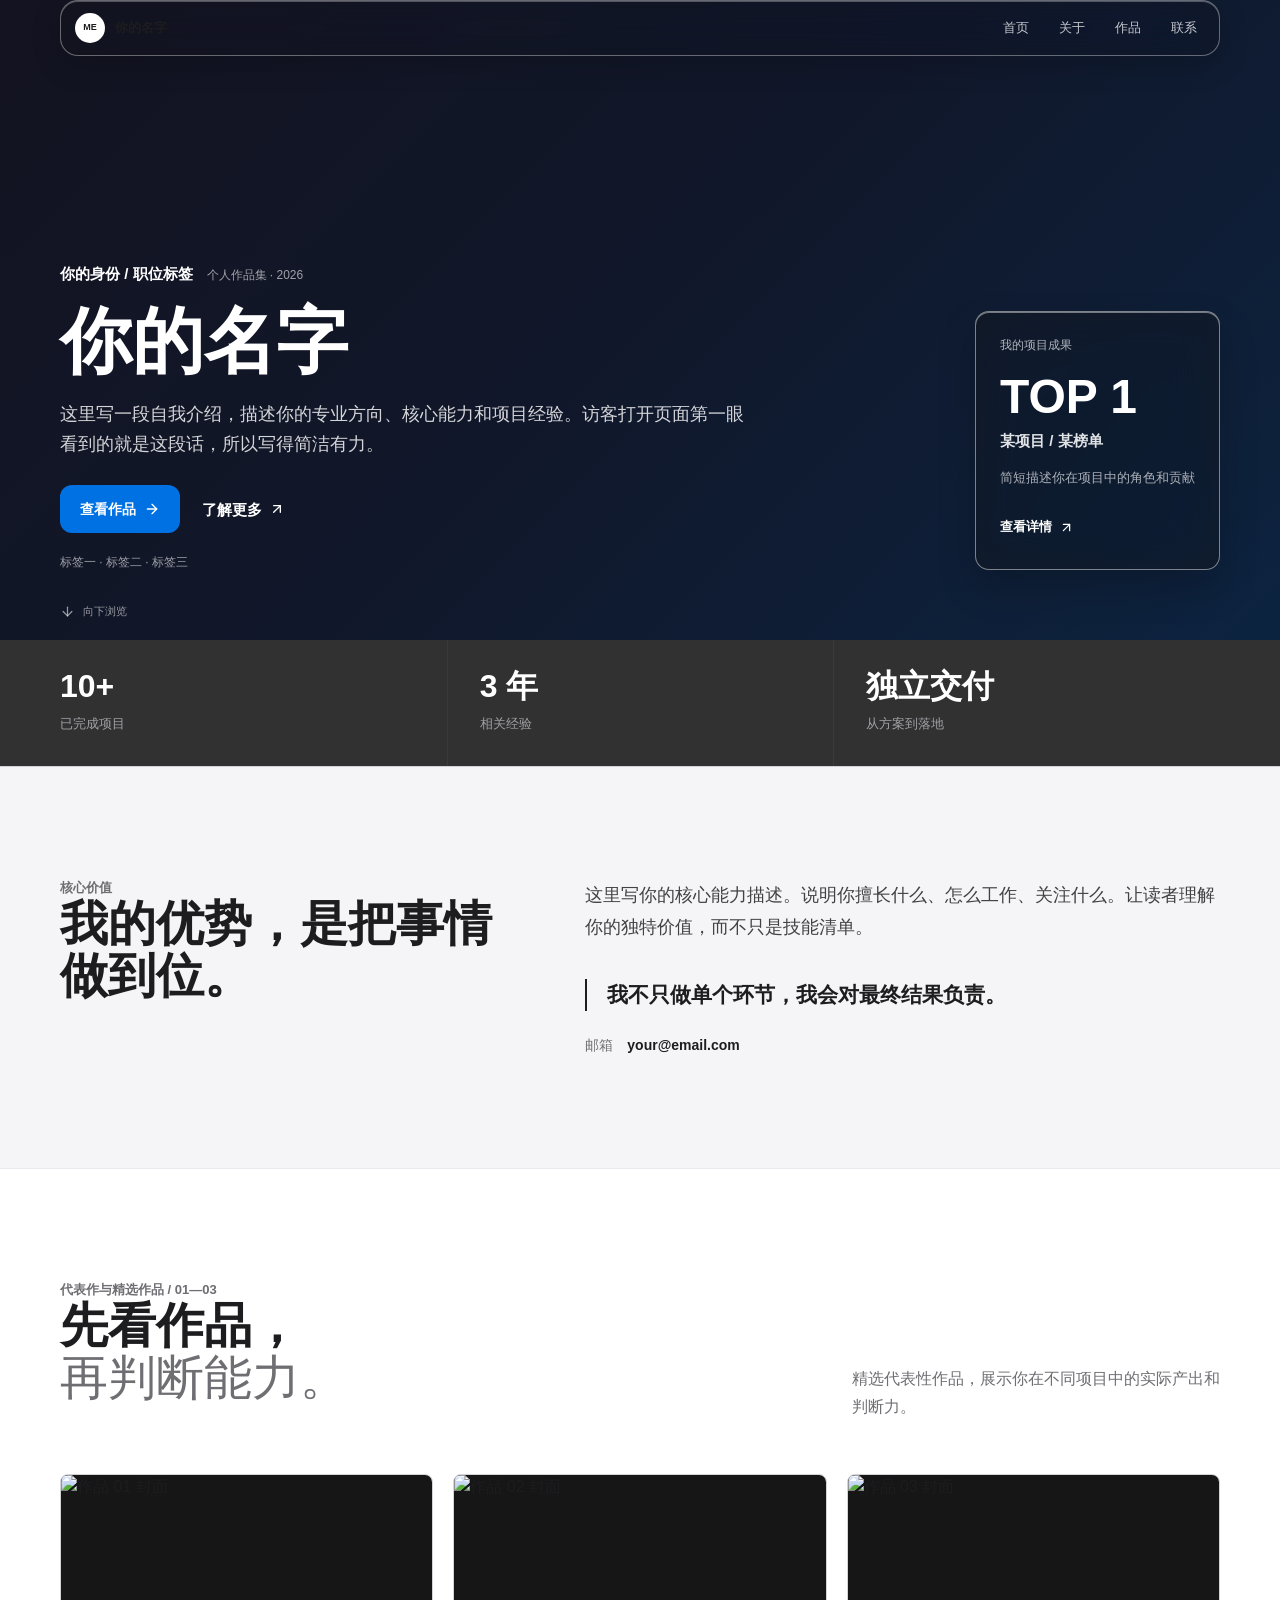
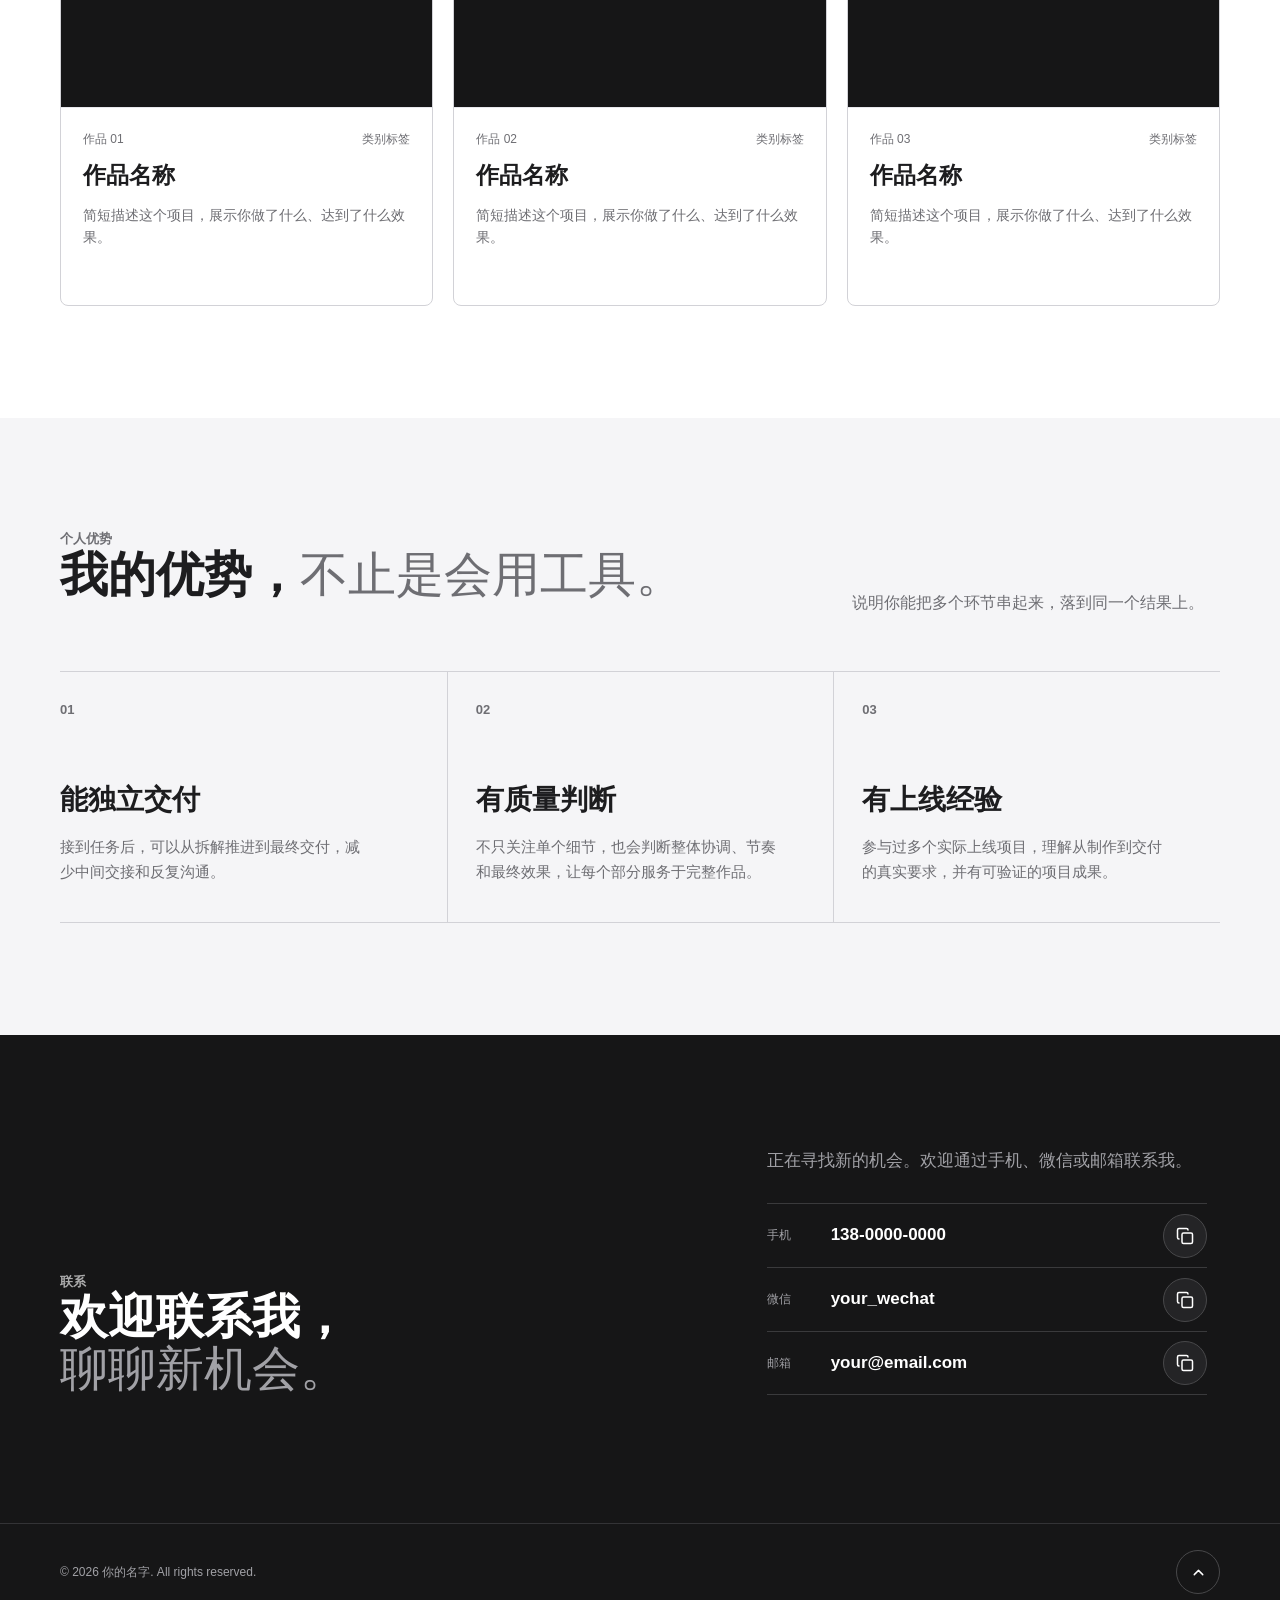
==== index.html @ b2f3458f "Add files via upload" ====
<!DOCTYPE html>
<html lang="zh-CN">
<head>
  <meta charset="UTF-8">
  <meta name="viewport" content="width=device-width, initial-scale=1, viewport-fit=cover">
  <meta name="theme-color" content="#f5f5f7">
  <meta name="description" content="个人作品集网站模板">
  <title>个人作品集</title>
  <style>
    :root {
      --page: #f5f5f7;
      --surface: #ffffff;
      --surface-subtle: #fbfbfd;
      --text: #1d1d1f;
      --text-secondary: #6e6e73;
      --text-tertiary: #86868b;
      --line: #d2d2d7;
      --line-soft: #e8e8ed;
      --accent: #0071e3;
      --accent-hover: #0077ed;
      --dark: #161617;
      --dark-secondary: #a1a1a6;
      --container: 1160px;
      --gutter: 64px;
      --section-space: 112px;
      --radius: 8px;
      --ease: cubic-bezier(.25, .1, .25, 1);
      --speed: 220ms;
    }
    * { box-sizing: border-box; margin: 0; padding: 0; }
    html { scroll-behavior: smooth; }
    body {
      background: var(--page);
      color: var(--text);
      font-family: -apple-system, BlinkMacSystemFont, "SF Pro Text", "PingFang SC", "Helvetica Neue", "Noto Sans SC", "Microsoft YaHei", sans-serif;
      font-size: 16px;
      line-height: 1.55;
      -webkit-font-smoothing: antialiased;
    }
    img { display: block; max-width: 100%; }
    a { color: inherit; text-decoration: none; }
    button { font: inherit; cursor: pointer; }
    .container {
      width: min(calc(100% - var(--gutter)), var(--container));
      margin-inline: auto;
    }
    .section-pad { padding-block: var(--section-space); }

    /* ===== Header ===== */
    .site-header {
      position: sticky; top: 0; z-index: 40;
      height: 76px;
      pointer-events: none;
    }
    .header-inner {
      min-height: 56px;
      display: flex; align-items: center; justify-content: space-between;
      gap: 24px; padding: 0 8px 0 14px;
      border: 1px solid rgba(255,255,255,.72);
      border-radius: 18px;
      background: rgba(255,255,255,.72);
      box-shadow: 0 8px 28px rgba(0,0,0,.08), inset 0 1px 0 rgba(255,255,255,.9);
      backdrop-filter: blur(24px) saturate(160%);
      -webkit-backdrop-filter: blur(24px) saturate(160%);
      pointer-events: auto;
      transition: background var(--speed) var(--ease), border-color var(--speed) var(--ease);
    }
    .site-header.is-scrolled .header-inner {
      border-color: rgba(210,210,215,.72);
      background: rgba(255,255,255,.88);
      box-shadow: 0 8px 28px rgba(0,0,0,.1), inset 0 1px 0 rgba(255,255,255,.96);
    }
    .glass-shell .site-header:not(.is-scrolled) .header-inner {
      border-color: rgba(255,255,255,.36);
      background: rgba(22,22,23,.36);
      box-shadow: 0 8px 30px rgba(0,0,0,.18), inset 0 1px 0 rgba(255,255,255,.28);
    }
    .brand {
      min-height: 44px; display: inline-flex; align-items: center; gap: 10px;
      font-size: 13px; font-weight: 600;
    }
    .brand-mark {
      width: 30px; height: 30px; display: grid; place-items: center;
      border-radius: 50%; background: var(--text); color: #fff;
      font-size: 9px; font-weight: 700;
    }
    .glass-shell .site-header:not(.is-scrolled) .brand-mark {
      background: #fff; color: var(--text);
    }
    .desktop-nav {
      display: flex; align-items: center; gap: 2px;
      color: var(--text-secondary); font-size: 13px;
    }
    .desktop-nav a {
      min-height: 44px; display: inline-flex; align-items: center;
      padding: 0 14px; border-radius: 14px;
      transition: color var(--speed) var(--ease), background var(--speed) var(--ease);
    }
    .desktop-nav a:hover { background: rgba(29,29,31,.06); color: var(--text); }
    .glass-shell .site-header:not(.is-scrolled) .desktop-nav { color: rgba(255,255,255,.76); }
    .glass-shell .site-header:not(.is-scrolled) .desktop-nav a:hover {
      background: rgba(255,255,255,.14); color: #fff;
    }

    /* ===== Hero ===== */
    .hero {
      position: relative; isolation: isolate;
      height: min(640px, calc(100svh - 112px)); min-height: 560px;
      margin-top: -76px; overflow: hidden;
      background: linear-gradient(135deg, #1a1a2e 0%, #16213e 50%, #0f3460 100%);
      color: #fff;
    }
    .hero::before {
      position: absolute; z-index: -1; inset: 0;
      content: "";
      background: rgba(8,9,11,.38);
    }
    .hero-grid {
      height: 100%;
      display: grid;
      grid-template-columns: minmax(0, 7fr) minmax(250px, 3fr);
      align-items: flex-end;
      gap: 56px;
      padding-top: 116px; padding-bottom: 68px;
    }
    .hero-identity {
      display: flex; flex-wrap: wrap; align-items: baseline;
      gap: 8px 14px; margin: 0 0 18px;
    }
    .hero-identity strong { font-size: 15px; font-weight: 600; }
    .hero-identity span { color: rgba(255,255,255,.6); font-size: 12px; }
    .hero h1 { color: #fff; font-size: 72px; font-weight: 600; line-height: 1.08; margin-bottom: 18px; }
    .hero-description {
      max-width: 700px; margin: 0 0 26px;
      color: rgba(255,255,255,.82); font-size: 18px; line-height: 1.68;
    }
    .hero-actions { display: flex; flex-wrap: wrap; align-items: center; gap: 10px 22px; }
    .hero-note { margin: 20px 0 0; color: rgba(255,255,255,.58); font-size: 12px; }

    /* Hero Signal Card */
    .hero-signal {
      max-width: 300px; justify-self: end; margin-bottom: 2px;
      padding: 24px; border: 1px solid rgba(255,255,255,.46);
      border-radius: 14px; background: rgba(22,22,23,.46);
      box-shadow: inset 0 1px 0 rgba(255,255,255,.42), 0 18px 38px rgba(0,0,0,.2);
      backdrop-filter: blur(24px) saturate(150%);
      -webkit-backdrop-filter: blur(24px) saturate(150%);
    }
    .hero-signal-eyebrow { margin-bottom: 18px; color: rgba(255,255,255,.68); font-size: 12px; }
    .hero-signal-value { display: block; color: #fff; font-size: 48px; font-weight: 600; line-height: 1; }
    .hero-signal-label { margin: 8px 0 16px; color: rgba(255,255,255,.88); font-size: 15px; font-weight: 600; }
    .hero-signal-note { margin: 0 0 20px; color: rgba(255,255,255,.66); font-size: 13px; line-height: 1.6; }
    .hero-signal-link {
      min-height: 36px; display: inline-flex; align-items: center; gap: 7px;
      color: #fff; font-size: 13px; font-weight: 600;
    }
    .hero-bottomline {
      position: absolute; right: 0; bottom: 20px; left: 0;
      display: flex; align-items: center; justify-content: space-between;
      color: rgba(255,255,255,.56); font-size: 11px;
    }
    .scroll-label { display: inline-flex; align-items: center; gap: 8px; }

    /* ===== Buttons ===== */
    .button {
      min-height: 48px; display: inline-flex; align-items: center; justify-content: center;
      gap: 8px; padding: 0 19px; border: 1px solid transparent;
      border-radius: 12px; font-size: 14px; font-weight: 600; cursor: pointer;
      transition: background var(--speed) var(--ease);
    }
    .button-blue { background: var(--accent); color: #fff; }
    .button-blue:hover { background: var(--accent-hover); }
    .text-link {
      min-height: 44px; display: inline-flex; align-items: center; gap: 7px;
      color: var(--text); font-size: 15px; font-weight: 600;
    }
    .hero .text-link { color: #fff; }

    /* ===== Proof Strip ===== */
    .proof-strip {
      position: relative; isolation: isolate; overflow: hidden;
      border-bottom: 1px solid var(--line);
      background: rgba(22,22,23,.88); color: #fff;
    }
    .proof-grid { display: grid; grid-template-columns: repeat(3, minmax(0, 1fr)); }
    .stat { min-height: 126px; padding: 30px 0; }
    .stat + .stat { padding-left: 32px; border-left: 1px solid #3a3a3c; }
    .stat-value { display: block; color: #fff; font-size: 32px; font-weight: 600; line-height: 1; }
    .stat-label { display: block; margin-top: 12px; color: var(--dark-secondary); font-size: 13px; }

    /* ===== Statement ===== */
    .statement { background: var(--page); }
    .statement-grid {
      display: grid;
      grid-template-columns: minmax(260px, 5fr) minmax(0, 7fr);
      gap: 72px;
    }
    .eyebrow { color: var(--text-secondary); font-size: 13px; font-weight: 600; line-height: 1.45; }
    h2 { font-size: 48px; font-weight: 600; line-height: 1.08; margin-bottom: 22px; }
    h2 em { color: var(--text-secondary); font-style: normal; font-weight: 500; }
    .statement-body {
      margin-bottom: 36px; color: #424245; font-size: 18px; line-height: 1.78;
    }
    .statement-quote {
      margin: 0; padding-left: 20px;
      border-left: 2px solid var(--text);
      color: var(--text); font-size: 21px; font-weight: 600; line-height: 1.5;
    }
    .statement-email {
      display: flex; flex-wrap: wrap; gap: 8px 14px;
      margin: 24px 0 0; color: var(--text-secondary); font-size: 14px;
    }
    .statement-email a { color: var(--text); font-weight: 600; }
    .statement-email a:hover { text-decoration: underline; text-underline-offset: 4px; }

    /* ===== Works ===== */
    .editing-showcase { border-top: 1px solid var(--line-soft); background: var(--surface); }
    .section-heading {
      display: grid;
      grid-template-columns: minmax(0, 8fr) minmax(280px, 4fr);
      align-items: end; gap: 56px; margin-bottom: 48px;
    }
    .section-aside {
      max-width: 390px; margin: 0 0 6px;
      color: var(--text-secondary); font-size: 16px; line-height: 1.7;
    }
    .editing-grid { display: grid; grid-template-columns: repeat(3, minmax(0, 1fr)); gap: 20px; }
    .editing-card {
      min-width: 0; overflow: hidden;
      border: 1px solid var(--line); border-radius: var(--radius);
      background: rgba(255,255,255,.72);
      box-shadow: inset 0 1px 0 rgba(255,255,255,.94);
      transition: border-color var(--speed) var(--ease), box-shadow var(--speed) var(--ease);
    }
    .editing-card:hover {
      border-color: #a8a8ad;
      box-shadow: 0 14px 34px rgba(0,0,0,.08);
    }
    .editing-card-visual {
      overflow: hidden; aspect-ratio: 16/10; background: var(--dark);
    }
    .editing-card-visual img { width: 100%; height: 100%; object-fit: cover; }
    .editing-card-info {
      min-height: 198px; display: grid; grid-template-rows: auto auto 1fr;
      gap: 10px; padding: 22px; border-top: 1px solid var(--line-soft);
    }
    .editing-card-meta {
      display: flex; justify-content: space-between; gap: 12px;
      color: var(--text-secondary); font-size: 12px;
    }
    .editing-card h3 { font-size: 23px; font-weight: 600; }
    .editing-card p { color: var(--text-secondary); font-size: 14px; line-height: 1.6; }

    /* ===== Strengths ===== */
    .strengths { background: var(--page); }
    .strengths-grid {
      display: grid; grid-template-columns: repeat(3, minmax(0, 1fr));
      border-top: 1px solid var(--line); border-bottom: 1px solid var(--line);
    }
    .strength { min-height: 250px; padding: 28px 28px 30px 0; }
    .strength + .strength { padding-left: 28px; border-left: 1px solid var(--line); }
    .strength-number {
      display: block; margin-bottom: 58px;
      color: var(--text-secondary); font-size: 13px; font-weight: 600;
    }
    .strength h3 { margin-bottom: 14px; font-size: 28px; font-weight: 600; }
    .strength p { max-width: 300px; color: var(--text-secondary); font-size: 15px; line-height: 1.65; }

    /* ===== Contact ===== */
    .contact { padding-bottom: 128px; background: var(--dark); color: #fff; }
    .contact-grid {
      display: grid;
      grid-template-columns: minmax(0, 7fr) minmax(320px, 5fr);
      align-items: end; gap: 72px;
    }
    .contact h2 { color: #fff; margin-bottom: 0; }
    .contact h2 em { color: var(--dark-secondary); }
    .contact .eyebrow { color: #fff; opacity: .64; }
    .contact-details { max-width: 440px; }
    .contact-details > p { color: var(--dark-secondary); font-size: 17px; line-height: 1.68; }
    .contact-methods { display: grid; margin-top: 28px; }
    .contact-method {
      min-height: 64px; display: grid;
      grid-template-columns: 52px minmax(0, 1fr) 44px;
      align-items: center; gap: 12px;
      border-top: 1px solid #3a3a3c;
    }
    .contact-method:last-child { border-bottom: 1px solid #3a3a3c; }
    .contact-method-label { color: var(--dark-secondary); font-size: 12px; }
    .contact-method-value { min-width: 0; color: #fff; font-size: 17px; font-weight: 600; overflow-wrap: anywhere; }
    .copy-btn {
      width: 44px; height: 44px; display: grid; place-items: center;
      border: 1px solid #48484a; border-radius: 50%;
      background: #242426; color: #fff; cursor: pointer;
      transition: border-color var(--speed) var(--ease), background var(--speed) var(--ease);
    }
    .copy-btn:hover { border-color: #fff; background: #fff; color: var(--text); }

    /* ===== Footer ===== */
    .site-footer { border-top: 1px solid #333336; background: var(--dark); color: var(--dark-secondary); }
    .footer-inner {
      min-height: 96px; display: flex; align-items: center;
      justify-content: space-between; gap: 20px; font-size: 12px;
    }
    .back-to-top {
      width: 44px; height: 44px; display: grid; place-items: center;
      border: 1px solid #48484a; border-radius: 50%; color: #fff;
      transition: background var(--speed) var(--ease), border-color var(--speed) var(--ease);
    }
    .back-to-top:hover { border-color: #fff; background: #fff; color: var(--text); }

    /* ===== SVG Icons ===== */
    .icon { width: 16px; height: 16px; flex-shrink: 0; }
    .icon-sm { width: 15px; height: 15px; }
    .icon-md { width: 18px; height: 18px; }

    /* ===== Toast ===== */
    .toast {
      position: fixed; z-index: 70; right: 22px; bottom: 22px;
      max-width: 300px; padding: 12px 16px; border-radius: 8px;
      background: var(--dark); color: #fff; font-size: 13px;
      opacity: 0; transform: translateY(8px); pointer-events: none;
      transition: opacity var(--speed) var(--ease), transform var(--speed) var(--ease);
    }
    .toast.is-visible { opacity: 1; transform: translateY(0); }

    /* ===== Responsive ===== */
    @media (max-width: 920px) {
      .statement-grid, .contact-grid { grid-template-columns: 1fr; gap: 38px; }
      .section-heading { grid-template-columns: 1fr; gap: 20px; }
      .section-aside { max-width: 640px; }
    }
    @media (max-width: 760px) {
      :root { --gutter: 32px; --section-space: 76px; }
      .site-header { height: 68px; }
      .desktop-nav { display: none; }
      .hero { height: min(620px, calc(100svh - 82px)); min-height: 560px; margin-top: -68px; }
      .hero-grid { grid-template-columns: 1fr; gap: 26px; padding-top: 102px; padding-bottom: 62px; }
      .hero h1 { font-size: 46px; }
      .hero-signal { max-width: none; justify-self: stretch; }
      .hero-bottomline { display: none; }
      h2 { font-size: 34px; }
      .proof-grid { grid-template-columns: 1fr; }
      .stat, .stat + .stat { min-height: 80px; padding: 20px 0; border-left: 0; }
      .stat + .stat { border-top: 1px solid #3a3a3c; padding-left: 0; }
      .editing-grid, .strengths-grid { grid-template-columns: 1fr; }
      .strength { min-height: 0; padding: 28px 0; }
      .strength + .strength { padding-left: 28px; border-left: 0; border-top: 1px solid var(--line); }
      .contact { padding-bottom: 88px; }
      .footer-inner { flex-wrap: wrap; }
    }
  </style>
</head>
<body class="glass-shell">

  <!-- Header -->
  <header class="site-header" id="top">
    <div class="container header-inner">
      <a class="brand" href="#top" aria-label="返回首页">
        <span class="brand-mark">ME</span>
        <span class="brand-word">你的名字</span>
      </a>
      <nav class="desktop-nav" aria-label="主导航">
        <a href="#top">首页</a>
        <a href="#about">关于</a>
        <a href="#works">作品</a>
        <a href="#contact">联系</a>
      </nav>
    </div>
  </header>

  <main>
    <!-- Hero -->
    <section class="hero" aria-labelledby="hero-title">
      <div class="container hero-grid">
        <div class="hero-copy">
          <p class="hero-identity">
            <strong>你的身份 / 职位标签</strong>
            <span>个人作品集 · 2026</span>
          </p>
          <h1 id="hero-title">你的名字</h1>
          <p class="hero-description">这里写一段自我介绍，描述你的专业方向、核心能力和项目经验。访客打开页面第一眼看到的就是这段话，所以写得简洁有力。</p>
          <div class="hero-actions">
            <a class="button button-blue" href="#works">
              查看作品
              <svg class="icon" viewBox="0 0 24 24" fill="none" stroke="currentColor" stroke-width="2" stroke-linecap="round" stroke-linejoin="round"><path d="M5 12h14"/><path d="m12 5 7 7-7 7"/></svg>
            </a>
            <a class="text-link" href="#about">
              了解更多
              <svg class="icon" viewBox="0 0 24 24" fill="none" stroke="currentColor" stroke-width="2" stroke-linecap="round" stroke-linejoin="round"><path d="M7 7h10v10"/><path d="M7 17 17 7"/></svg>
            </a>
          </div>
          <p class="hero-note">标签一 · 标签二 · 标签三</p>
        </div>
        <aside class="hero-signal" aria-label="项目成果">
          <p class="hero-signal-eyebrow">我的项目成果</p>
          <strong class="hero-signal-value">TOP 1</strong>
          <p class="hero-signal-label">某项目 / 某榜单</p>
          <p class="hero-signal-note">简短描述你在项目中的角色和贡献</p>
          <a class="hero-signal-link" href="#works">
            查看详情
            <svg class="icon-sm" viewBox="0 0 24 24" fill="none" stroke="currentColor" stroke-width="2" stroke-linecap="round" stroke-linejoin="round"><path d="M7 7h10v10"/><path d="M7 17 17 7"/></svg>
          </a>
        </aside>
      </div>
      <div class="container hero-bottomline">
        <span class="scroll-label">
          <svg class="icon-sm" viewBox="0 0 24 24" fill="none" stroke="currentColor" stroke-width="2" stroke-linecap="round" stroke-linejoin="round"><path d="M12 5v14"/><path d="m19 12-7 7-7-7"/></svg>
          向下浏览
        </span>
      </div>
    </section>

    <!-- Proof Strip -->
    <section class="proof-strip" aria-label="个人成果">
      <div class="container proof-grid">
        <div class="stat">
          <span class="stat-value">10+</span>
          <span class="stat-label">已完成项目</span>
        </div>
        <div class="stat">
          <span class="stat-value">3 年</span>
          <span class="stat-label">相关经验</span>
        </div>
        <div class="stat">
          <span class="stat-value">独立交付</span>
          <span class="stat-label">从方案到落地</span>
        </div>
      </div>
    </section>

    <!-- Statement / About -->
    <section class="statement section-pad" id="about" aria-labelledby="about-title">
      <div class="container statement-grid">
        <div class="statement-lead">
          <p class="eyebrow">核心价值</p>
          <h2 id="about-title">我的优势，是把事情做到位。</h2>
        </div>
        <div class="statement-main">
          <p class="statement-body">这里写你的核心能力描述。说明你擅长什么、怎么工作、关注什么。让读者理解你的独特价值，而不只是技能清单。</p>
          <p class="statement-quote">我不只做单个环节，我会对最终结果负责。</p>
          <p class="statement-email"><span>邮箱</span> <a href="mailto:your@email.com">your@email.com</a></p>
        </div>
      </div>
    </section>

    <!-- Works -->
    <section class="editing-showcase section-pad" id="works" aria-labelledby="works-title">
      <div class="container section-heading">
        <div>
          <p class="eyebrow">代表作与精选作品 / 01—03</p>
          <h2 id="works-title">先看作品，<br><em>再判断能力。</em></h2>
        </div>
        <p class="section-aside">精选代表性作品，展示你在不同项目中的实际产出和判断力。</p>
      </div>
      <div class="container editing-grid">
        <article class="editing-card" tabindex="0">
          <div class="editing-card-visual">
            <img src="https://placehold.co/800x500/1a1a2e/ffffff?text=作品+01" alt="作品 01 封面">
          </div>
          <div class="editing-card-info">
            <div class="editing-card-meta"><span>作品 01</span><span>类别标签</span></div>
            <h3>作品名称</h3>
            <p>简短描述这个项目，展示你做了什么、达到了什么效果。</p>
          </div>
        </article>
        <article class="editing-card" tabindex="0">
          <div class="editing-card-visual">
            <img src="https://placehold.co/800x500/16213e/ffffff?text=作品+02" alt="作品 02 封面">
          </div>
          <div class="editing-card-info">
            <div class="editing-card-meta"><span>作品 02</span><span>类别标签</span></div>
            <h3>作品名称</h3>
            <p>简短描述这个项目，展示你做了什么、达到了什么效果。</p>
          </div>
        </article>
        <article class="editing-card" tabindex="0">
          <div class="editing-card-visual">
            <img src="https://placehold.co/800x500/0f3460/ffffff?text=作品+03" alt="作品 03 封面">
          </div>
          <div class="editing-card-info">
            <div class="editing-card-meta"><span>作品 03</span><span>类别标签</span></div>
            <h3>作品名称</h3>
            <p>简短描述这个项目，展示你做了什么、达到了什么效果。</p>
          </div>
        </article>
      </div>
    </section>

    <!-- Strengths -->
    <section class="strengths section-pad" id="strengths" aria-labelledby="strengths-title">
      <div class="container">
        <div class="section-heading">
          <div>
            <p class="eyebrow">个人优势</p>
            <h2 id="strengths-title">我的优势，<em>不止是会用工具。</em></h2>
          </div>
          <p class="section-aside">说明你能把多个环节串起来，落到同一个结果上。</p>
        </div>
        <div class="strengths-grid">
          <div class="strength">
            <span class="strength-number">01</span>
            <h3>能独立交付</h3>
            <p>接到任务后，可以从拆解推进到最终交付，减少中间交接和反复沟通。</p>
          </div>
          <div class="strength">
            <span class="strength-number">02</span>
            <h3>有质量判断</h3>
            <p>不只关注单个细节，也会判断整体协调、节奏和最终效果，让每个部分服务于完整作品。</p>
          </div>
          <div class="strength">
            <span class="strength-number">03</span>
            <h3>有上线经验</h3>
            <p>参与过多个实际上线项目，理解从制作到交付的真实要求，并有可验证的项目成果。</p>
          </div>
        </div>
      </div>
    </section>

    <!-- Contact -->
    <section class="contact section-pad" id="contact" aria-labelledby="contact-title">
      <div class="container contact-grid">
        <div>
          <p class="eyebrow">联系</p>
          <h2 id="contact-title">欢迎联系我，<br><em>聊聊新机会。</em></h2>
        </div>
        <div class="contact-details">
          <p>正在寻找新的机会。欢迎通过手机、微信或邮箱联系我。</p>
          <div class="contact-methods">
            <div class="contact-method">
              <span class="contact-method-label">手机</span>
              <span class="contact-method-value">138-0000-0000</span>
              <button class="copy-btn" data-copy="13800000000" aria-label="复制手机号">
                <svg class="icon-md" viewBox="0 0 24 24" fill="none" stroke="currentColor" stroke-width="2" stroke-linecap="round" stroke-linejoin="round"><rect width="14" height="14" x="8" y="8" rx="2" ry="2"/><path d="M4 16c-1.1 0-2-.9-2-2V4c0-1.1.9-2 2-2h10c1.1 0 2 .9 2 2"/></svg>
              </button>
            </div>
            <div class="contact-method">
              <span class="contact-method-label">微信</span>
              <span class="contact-method-value">your_wechat</span>
              <button class="copy-btn" data-copy="your_wechat" aria-label="复制微信号">
                <svg class="icon-md" viewBox="0 0 24 24" fill="none" stroke="currentColor" stroke-width="2" stroke-linecap="round" stroke-linejoin="round"><rect width="14" height="14" x="8" y="8" rx="2" ry="2"/><path d="M4 16c-1.1 0-2-.9-2-2V4c0-1.1.9-2 2-2h10c1.1 0 2 .9 2 2"/></svg>
              </button>
            </div>
            <div class="contact-method">
              <span class="contact-method-label">邮箱</span>
              <span class="contact-method-value">your@email.com</span>
              <button class="copy-btn" data-copy="your@email.com" aria-label="复制邮箱">
                <svg class="icon-md" viewBox="0 0 24 24" fill="none" stroke="currentColor" stroke-width="2" stroke-linecap="round" stroke-linejoin="round"><rect width="14" height="14" x="8" y="8" rx="2" ry="2"/><path d="M4 16c-1.1 0-2-.9-2-2V4c0-1.1.9-2 2-2h10c1.1 0 2 .9 2 2"/></svg>
              </button>
            </div>
          </div>
        </div>
      </div>
    </section>
  </main>

  <!-- Footer -->
  <footer class="site-footer">
    <div class="container footer-inner">
      <p>&copy; 2026 你的名字. All rights reserved.</p>
      <a class="back-to-top" href="#top" aria-label="返回顶部">
        <svg width="17" height="17" viewBox="0 0 24 24" fill="none" stroke="currentColor" stroke-width="2" stroke-linecap="round" stroke-linejoin="round"><path d="m18 15-6-6-6 6"/></svg>
      </a>
    </div>
  </footer>

  <!-- Toast -->
  <div class="toast" id="toast"></div>

  <script>
    // Header scroll effect
    const header = document.querySelector('.site-header');
    const onScroll = () => {
      header.classList.toggle('is-scrolled', window.scrollY > 60);
    };
    window.addEventListener('scroll', onScroll, { passive: true });
    onScroll();

    // Copy to clipboard
    const toast = document.getElementById('toast');
    let toastTimer;
    document.querySelectorAll('.copy-btn').forEach(btn => {
      btn.addEventListener('click', () => {
        const text = btn.dataset.copy;
        navigator.clipboard.writeText(text).then(() => {
          toast.textContent = '已复制: ' + text;
          toast.classList.add('is-visible');
          clearTimeout(toastTimer);
          toastTimer = setTimeout(() => toast.classList.remove('is-visible'), 2000);
        });
      });
    });
  </script>
</body>
</html>
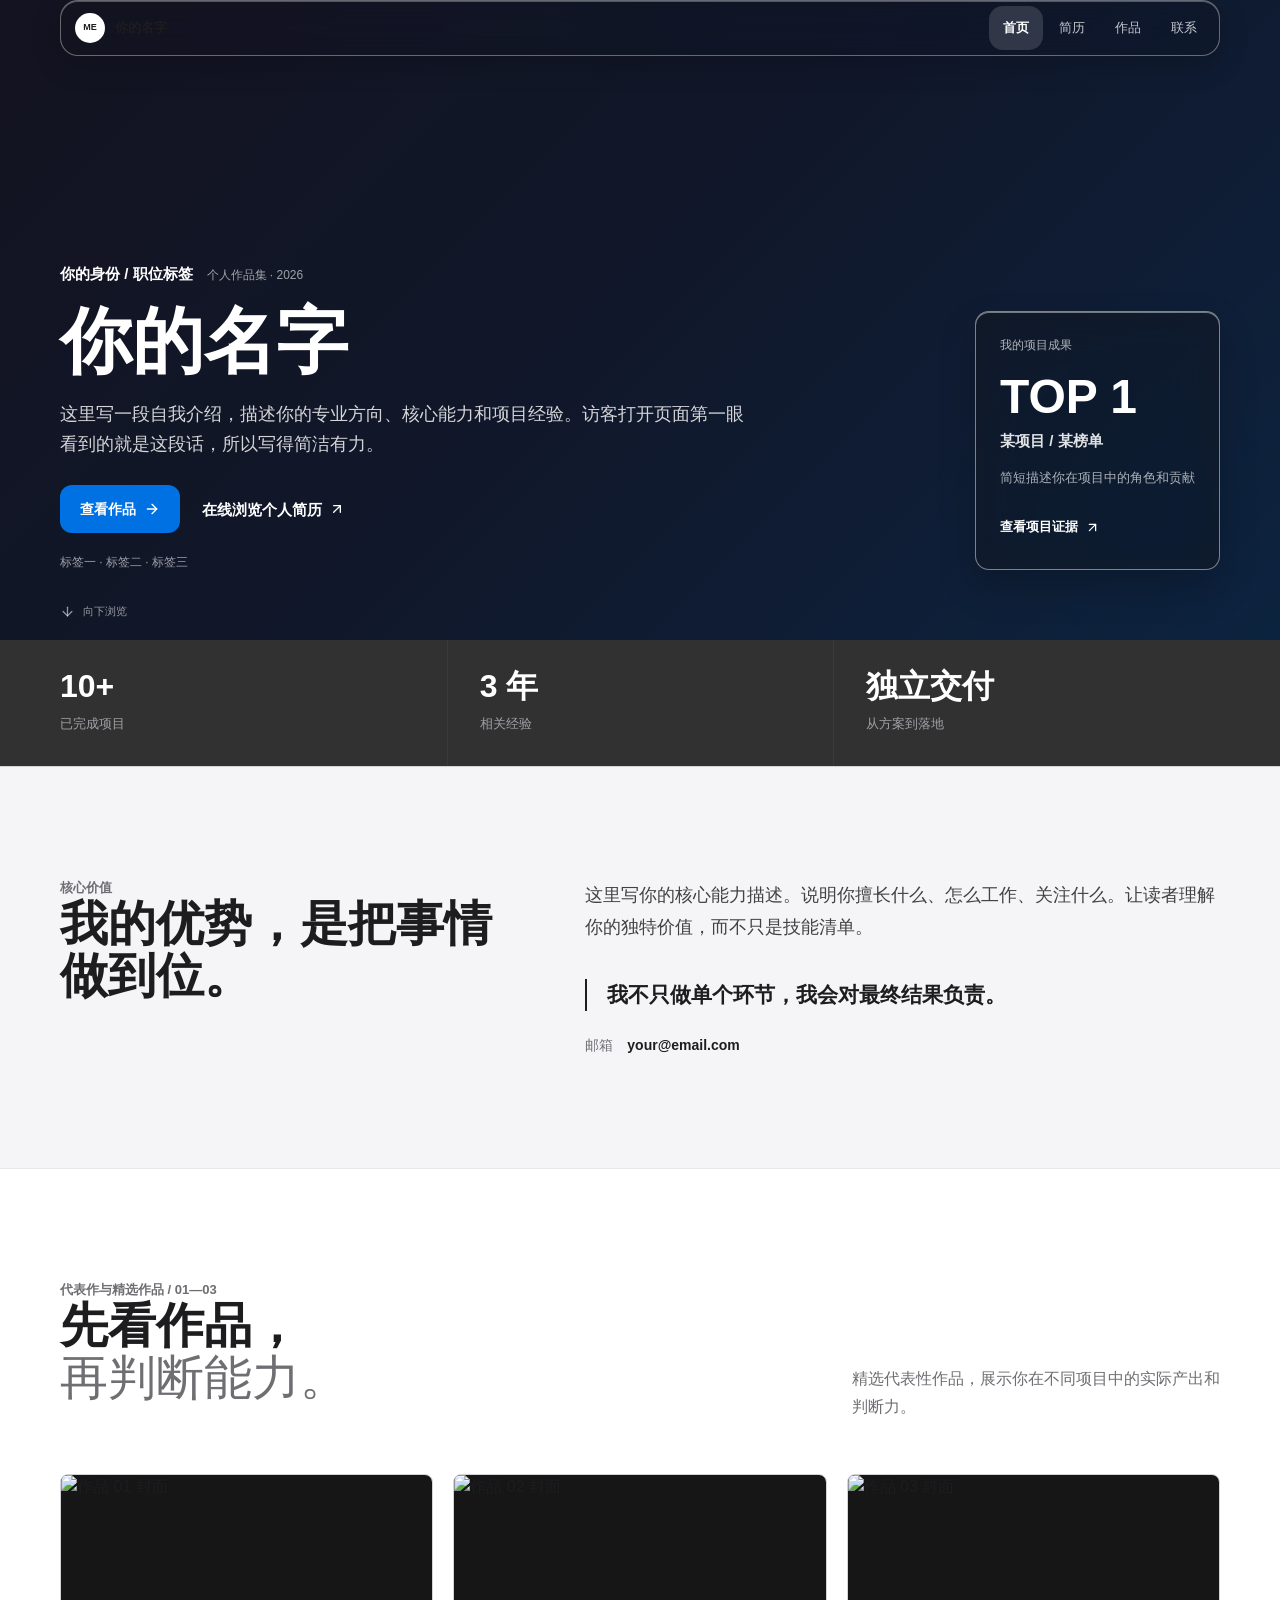
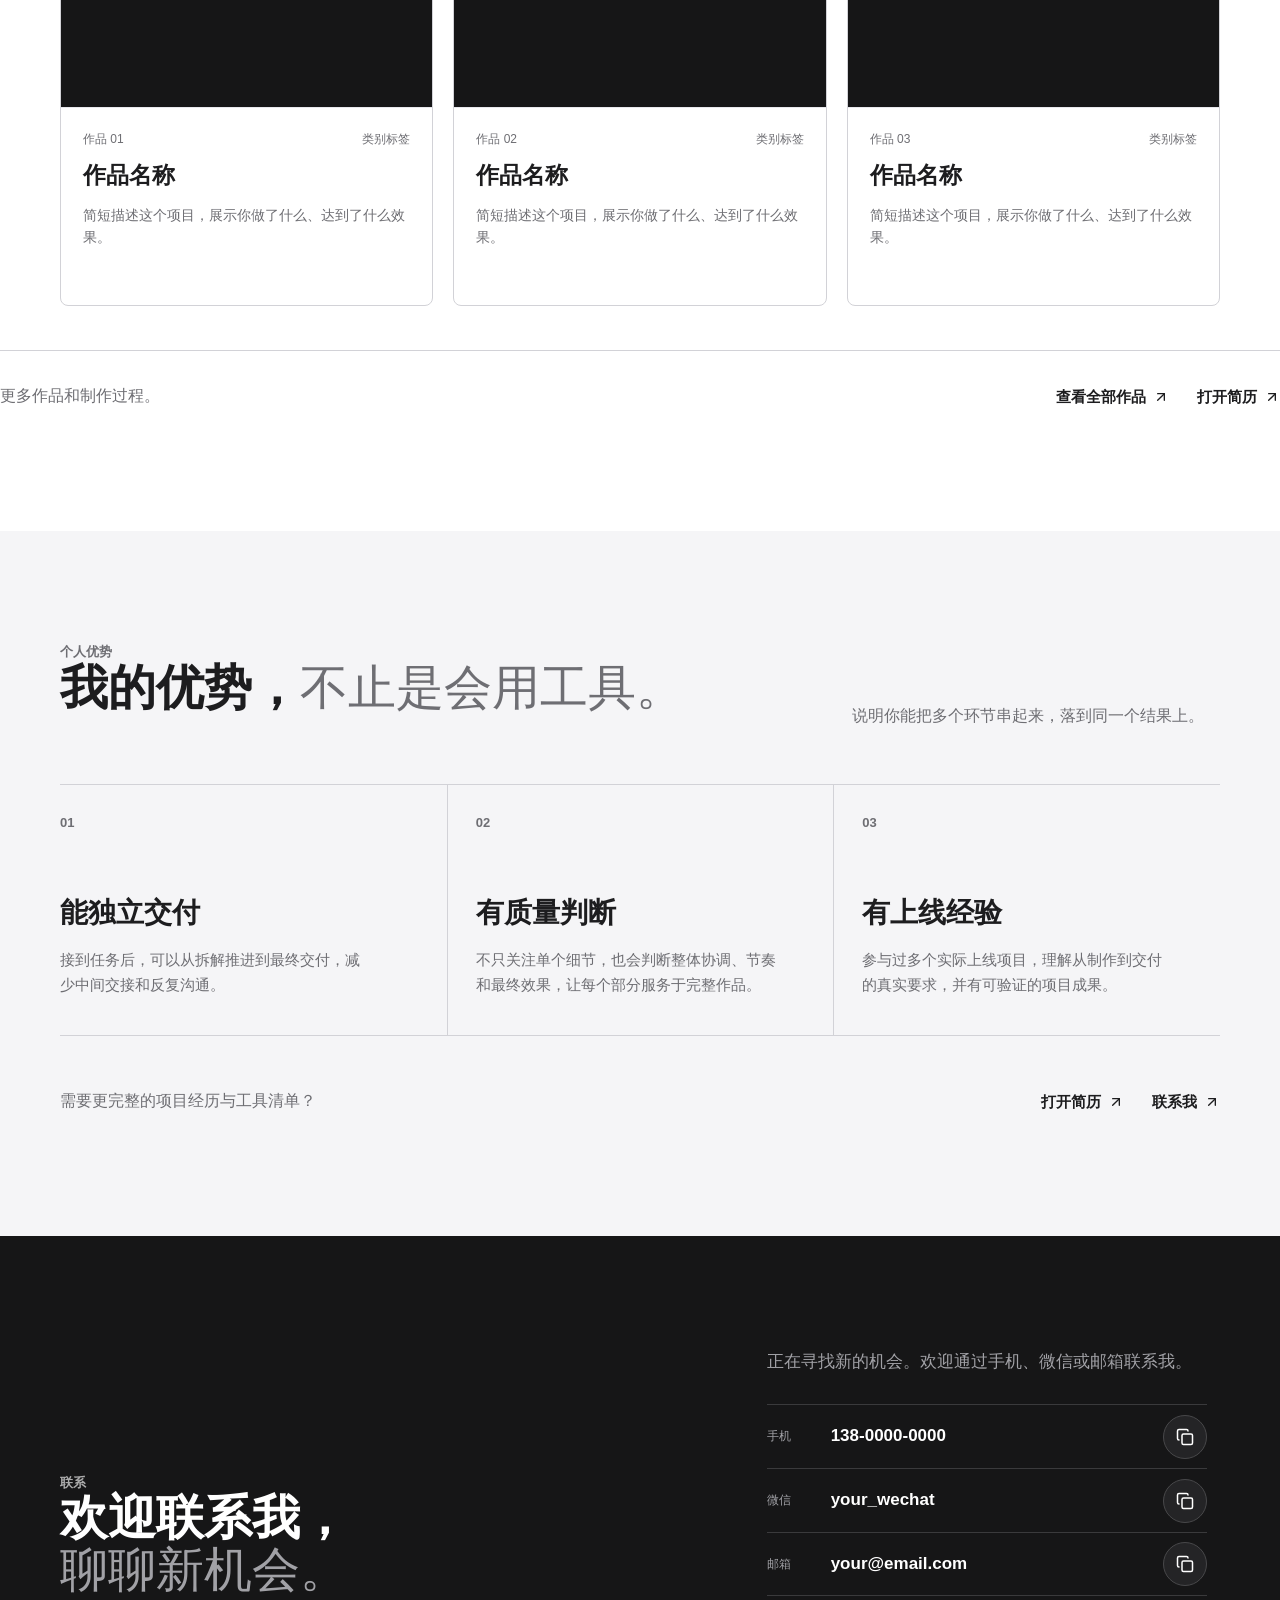
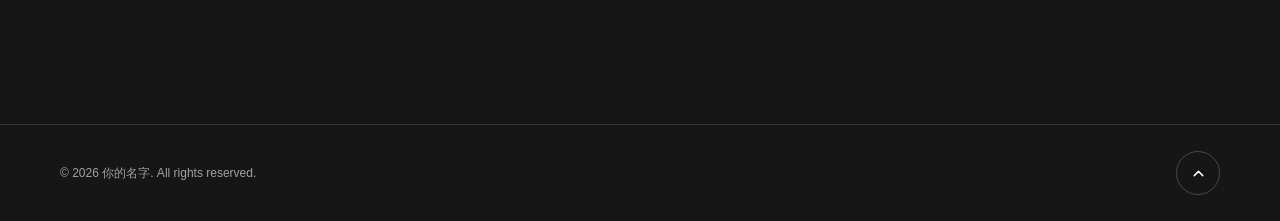
==== commit 64da6c0e: "Add files via upload" ====
--- a/index.html
+++ b/index.html
@@ -6,350 +6,7 @@
   <meta name="theme-color" content="#f5f5f7">
   <meta name="description" content="个人作品集网站模板">
   <title>个人作品集</title>
-  <style>
-    :root {
-      --page: #f5f5f7;
-      --surface: #ffffff;
-      --surface-subtle: #fbfbfd;
-      --text: #1d1d1f;
-      --text-secondary: #6e6e73;
-      --text-tertiary: #86868b;
-      --line: #d2d2d7;
-      --line-soft: #e8e8ed;
-      --accent: #0071e3;
-      --accent-hover: #0077ed;
-      --dark: #161617;
-      --dark-secondary: #a1a1a6;
-      --container: 1160px;
-      --gutter: 64px;
-      --section-space: 112px;
-      --radius: 8px;
-      --ease: cubic-bezier(.25, .1, .25, 1);
-      --speed: 220ms;
-    }
-    * { box-sizing: border-box; margin: 0; padding: 0; }
-    html { scroll-behavior: smooth; }
-    body {
-      background: var(--page);
-      color: var(--text);
-      font-family: -apple-system, BlinkMacSystemFont, "SF Pro Text", "PingFang SC", "Helvetica Neue", "Noto Sans SC", "Microsoft YaHei", sans-serif;
-      font-size: 16px;
-      line-height: 1.55;
-      -webkit-font-smoothing: antialiased;
-    }
-    img { display: block; max-width: 100%; }
-    a { color: inherit; text-decoration: none; }
-    button { font: inherit; cursor: pointer; }
-    .container {
-      width: min(calc(100% - var(--gutter)), var(--container));
-      margin-inline: auto;
-    }
-    .section-pad { padding-block: var(--section-space); }
-
-    /* ===== Header ===== */
-    .site-header {
-      position: sticky; top: 0; z-index: 40;
-      height: 76px;
-      pointer-events: none;
-    }
-    .header-inner {
-      min-height: 56px;
-      display: flex; align-items: center; justify-content: space-between;
-      gap: 24px; padding: 0 8px 0 14px;
-      border: 1px solid rgba(255,255,255,.72);
-      border-radius: 18px;
-      background: rgba(255,255,255,.72);
-      box-shadow: 0 8px 28px rgba(0,0,0,.08), inset 0 1px 0 rgba(255,255,255,.9);
-      backdrop-filter: blur(24px) saturate(160%);
-      -webkit-backdrop-filter: blur(24px) saturate(160%);
-      pointer-events: auto;
-      transition: background var(--speed) var(--ease), border-color var(--speed) var(--ease);
-    }
-    .site-header.is-scrolled .header-inner {
-      border-color: rgba(210,210,215,.72);
-      background: rgba(255,255,255,.88);
-      box-shadow: 0 8px 28px rgba(0,0,0,.1), inset 0 1px 0 rgba(255,255,255,.96);
-    }
-    .glass-shell .site-header:not(.is-scrolled) .header-inner {
-      border-color: rgba(255,255,255,.36);
-      background: rgba(22,22,23,.36);
-      box-shadow: 0 8px 30px rgba(0,0,0,.18), inset 0 1px 0 rgba(255,255,255,.28);
-    }
-    .brand {
-      min-height: 44px; display: inline-flex; align-items: center; gap: 10px;
-      font-size: 13px; font-weight: 600;
-    }
-    .brand-mark {
-      width: 30px; height: 30px; display: grid; place-items: center;
-      border-radius: 50%; background: var(--text); color: #fff;
-      font-size: 9px; font-weight: 700;
-    }
-    .glass-shell .site-header:not(.is-scrolled) .brand-mark {
-      background: #fff; color: var(--text);
-    }
-    .desktop-nav {
-      display: flex; align-items: center; gap: 2px;
-      color: var(--text-secondary); font-size: 13px;
-    }
-    .desktop-nav a {
-      min-height: 44px; display: inline-flex; align-items: center;
-      padding: 0 14px; border-radius: 14px;
-      transition: color var(--speed) var(--ease), background var(--speed) var(--ease);
-    }
-    .desktop-nav a:hover { background: rgba(29,29,31,.06); color: var(--text); }
-    .glass-shell .site-header:not(.is-scrolled) .desktop-nav { color: rgba(255,255,255,.76); }
-    .glass-shell .site-header:not(.is-scrolled) .desktop-nav a:hover {
-      background: rgba(255,255,255,.14); color: #fff;
-    }
-
-    /* ===== Hero ===== */
-    .hero {
-      position: relative; isolation: isolate;
-      height: min(640px, calc(100svh - 112px)); min-height: 560px;
-      margin-top: -76px; overflow: hidden;
-      background: linear-gradient(135deg, #1a1a2e 0%, #16213e 50%, #0f3460 100%);
-      color: #fff;
-    }
-    .hero::before {
-      position: absolute; z-index: -1; inset: 0;
-      content: "";
-      background: rgba(8,9,11,.38);
-    }
-    .hero-grid {
-      height: 100%;
-      display: grid;
-      grid-template-columns: minmax(0, 7fr) minmax(250px, 3fr);
-      align-items: flex-end;
-      gap: 56px;
-      padding-top: 116px; padding-bottom: 68px;
-    }
-    .hero-identity {
-      display: flex; flex-wrap: wrap; align-items: baseline;
-      gap: 8px 14px; margin: 0 0 18px;
-    }
-    .hero-identity strong { font-size: 15px; font-weight: 600; }
-    .hero-identity span { color: rgba(255,255,255,.6); font-size: 12px; }
-    .hero h1 { color: #fff; font-size: 72px; font-weight: 600; line-height: 1.08; margin-bottom: 18px; }
-    .hero-description {
-      max-width: 700px; margin: 0 0 26px;
-      color: rgba(255,255,255,.82); font-size: 18px; line-height: 1.68;
-    }
-    .hero-actions { display: flex; flex-wrap: wrap; align-items: center; gap: 10px 22px; }
-    .hero-note { margin: 20px 0 0; color: rgba(255,255,255,.58); font-size: 12px; }
-
-    /* Hero Signal Card */
-    .hero-signal {
-      max-width: 300px; justify-self: end; margin-bottom: 2px;
-      padding: 24px; border: 1px solid rgba(255,255,255,.46);
-      border-radius: 14px; background: rgba(22,22,23,.46);
-      box-shadow: inset 0 1px 0 rgba(255,255,255,.42), 0 18px 38px rgba(0,0,0,.2);
-      backdrop-filter: blur(24px) saturate(150%);
-      -webkit-backdrop-filter: blur(24px) saturate(150%);
-    }
-    .hero-signal-eyebrow { margin-bottom: 18px; color: rgba(255,255,255,.68); font-size: 12px; }
-    .hero-signal-value { display: block; color: #fff; font-size: 48px; font-weight: 600; line-height: 1; }
-    .hero-signal-label { margin: 8px 0 16px; color: rgba(255,255,255,.88); font-size: 15px; font-weight: 600; }
-    .hero-signal-note { margin: 0 0 20px; color: rgba(255,255,255,.66); font-size: 13px; line-height: 1.6; }
-    .hero-signal-link {
-      min-height: 36px; display: inline-flex; align-items: center; gap: 7px;
-      color: #fff; font-size: 13px; font-weight: 600;
-    }
-    .hero-bottomline {
-      position: absolute; right: 0; bottom: 20px; left: 0;
-      display: flex; align-items: center; justify-content: space-between;
-      color: rgba(255,255,255,.56); font-size: 11px;
-    }
-    .scroll-label { display: inline-flex; align-items: center; gap: 8px; }
-
-    /* ===== Buttons ===== */
-    .button {
-      min-height: 48px; display: inline-flex; align-items: center; justify-content: center;
-      gap: 8px; padding: 0 19px; border: 1px solid transparent;
-      border-radius: 12px; font-size: 14px; font-weight: 600; cursor: pointer;
-      transition: background var(--speed) var(--ease);
-    }
-    .button-blue { background: var(--accent); color: #fff; }
-    .button-blue:hover { background: var(--accent-hover); }
-    .text-link {
-      min-height: 44px; display: inline-flex; align-items: center; gap: 7px;
-      color: var(--text); font-size: 15px; font-weight: 600;
-    }
-    .hero .text-link { color: #fff; }
-
-    /* ===== Proof Strip ===== */
-    .proof-strip {
-      position: relative; isolation: isolate; overflow: hidden;
-      border-bottom: 1px solid var(--line);
-      background: rgba(22,22,23,.88); color: #fff;
-    }
-    .proof-grid { display: grid; grid-template-columns: repeat(3, minmax(0, 1fr)); }
-    .stat { min-height: 126px; padding: 30px 0; }
-    .stat + .stat { padding-left: 32px; border-left: 1px solid #3a3a3c; }
-    .stat-value { display: block; color: #fff; font-size: 32px; font-weight: 600; line-height: 1; }
-    .stat-label { display: block; margin-top: 12px; color: var(--dark-secondary); font-size: 13px; }
-
-    /* ===== Statement ===== */
-    .statement { background: var(--page); }
-    .statement-grid {
-      display: grid;
-      grid-template-columns: minmax(260px, 5fr) minmax(0, 7fr);
-      gap: 72px;
-    }
-    .eyebrow { color: var(--text-secondary); font-size: 13px; font-weight: 600; line-height: 1.45; }
-    h2 { font-size: 48px; font-weight: 600; line-height: 1.08; margin-bottom: 22px; }
-    h2 em { color: var(--text-secondary); font-style: normal; font-weight: 500; }
-    .statement-body {
-      margin-bottom: 36px; color: #424245; font-size: 18px; line-height: 1.78;
-    }
-    .statement-quote {
-      margin: 0; padding-left: 20px;
-      border-left: 2px solid var(--text);
-      color: var(--text); font-size: 21px; font-weight: 600; line-height: 1.5;
-    }
-    .statement-email {
-      display: flex; flex-wrap: wrap; gap: 8px 14px;
-      margin: 24px 0 0; color: var(--text-secondary); font-size: 14px;
-    }
-    .statement-email a { color: var(--text); font-weight: 600; }
-    .statement-email a:hover { text-decoration: underline; text-underline-offset: 4px; }
-
-    /* ===== Works ===== */
-    .editing-showcase { border-top: 1px solid var(--line-soft); background: var(--surface); }
-    .section-heading {
-      display: grid;
-      grid-template-columns: minmax(0, 8fr) minmax(280px, 4fr);
-      align-items: end; gap: 56px; margin-bottom: 48px;
-    }
-    .section-aside {
-      max-width: 390px; margin: 0 0 6px;
-      color: var(--text-secondary); font-size: 16px; line-height: 1.7;
-    }
-    .editing-grid { display: grid; grid-template-columns: repeat(3, minmax(0, 1fr)); gap: 20px; }
-    .editing-card {
-      min-width: 0; overflow: hidden;
-      border: 1px solid var(--line); border-radius: var(--radius);
-      background: rgba(255,255,255,.72);
-      box-shadow: inset 0 1px 0 rgba(255,255,255,.94);
-      transition: border-color var(--speed) var(--ease), box-shadow var(--speed) var(--ease);
-    }
-    .editing-card:hover {
-      border-color: #a8a8ad;
-      box-shadow: 0 14px 34px rgba(0,0,0,.08);
-    }
-    .editing-card-visual {
-      overflow: hidden; aspect-ratio: 16/10; background: var(--dark);
-    }
-    .editing-card-visual img { width: 100%; height: 100%; object-fit: cover; }
-    .editing-card-info {
-      min-height: 198px; display: grid; grid-template-rows: auto auto 1fr;
-      gap: 10px; padding: 22px; border-top: 1px solid var(--line-soft);
-    }
-    .editing-card-meta {
-      display: flex; justify-content: space-between; gap: 12px;
-      color: var(--text-secondary); font-size: 12px;
-    }
-    .editing-card h3 { font-size: 23px; font-weight: 600; }
-    .editing-card p { color: var(--text-secondary); font-size: 14px; line-height: 1.6; }
-
-    /* ===== Strengths ===== */
-    .strengths { background: var(--page); }
-    .strengths-grid {
-      display: grid; grid-template-columns: repeat(3, minmax(0, 1fr));
-      border-top: 1px solid var(--line); border-bottom: 1px solid var(--line);
-    }
-    .strength { min-height: 250px; padding: 28px 28px 30px 0; }
-    .strength + .strength { padding-left: 28px; border-left: 1px solid var(--line); }
-    .strength-number {
-      display: block; margin-bottom: 58px;
-      color: var(--text-secondary); font-size: 13px; font-weight: 600;
-    }
-    .strength h3 { margin-bottom: 14px; font-size: 28px; font-weight: 600; }
-    .strength p { max-width: 300px; color: var(--text-secondary); font-size: 15px; line-height: 1.65; }
-
-    /* ===== Contact ===== */
-    .contact { padding-bottom: 128px; background: var(--dark); color: #fff; }
-    .contact-grid {
-      display: grid;
-      grid-template-columns: minmax(0, 7fr) minmax(320px, 5fr);
-      align-items: end; gap: 72px;
-    }
-    .contact h2 { color: #fff; margin-bottom: 0; }
-    .contact h2 em { color: var(--dark-secondary); }
-    .contact .eyebrow { color: #fff; opacity: .64; }
-    .contact-details { max-width: 440px; }
-    .contact-details > p { color: var(--dark-secondary); font-size: 17px; line-height: 1.68; }
-    .contact-methods { display: grid; margin-top: 28px; }
-    .contact-method {
-      min-height: 64px; display: grid;
-      grid-template-columns: 52px minmax(0, 1fr) 44px;
-      align-items: center; gap: 12px;
-      border-top: 1px solid #3a3a3c;
-    }
-    .contact-method:last-child { border-bottom: 1px solid #3a3a3c; }
-    .contact-method-label { color: var(--dark-secondary); font-size: 12px; }
-    .contact-method-value { min-width: 0; color: #fff; font-size: 17px; font-weight: 600; overflow-wrap: anywhere; }
-    .copy-btn {
-      width: 44px; height: 44px; display: grid; place-items: center;
-      border: 1px solid #48484a; border-radius: 50%;
-      background: #242426; color: #fff; cursor: pointer;
-      transition: border-color var(--speed) var(--ease), background var(--speed) var(--ease);
-    }
-    .copy-btn:hover { border-color: #fff; background: #fff; color: var(--text); }
-
-    /* ===== Footer ===== */
-    .site-footer { border-top: 1px solid #333336; background: var(--dark); color: var(--dark-secondary); }
-    .footer-inner {
-      min-height: 96px; display: flex; align-items: center;
-      justify-content: space-between; gap: 20px; font-size: 12px;
-    }
-    .back-to-top {
-      width: 44px; height: 44px; display: grid; place-items: center;
-      border: 1px solid #48484a; border-radius: 50%; color: #fff;
-      transition: background var(--speed) var(--ease), border-color var(--speed) var(--ease);
-    }
-    .back-to-top:hover { border-color: #fff; background: #fff; color: var(--text); }
-
-    /* ===== SVG Icons ===== */
-    .icon { width: 16px; height: 16px; flex-shrink: 0; }
-    .icon-sm { width: 15px; height: 15px; }
-    .icon-md { width: 18px; height: 18px; }
-
-    /* ===== Toast ===== */
-    .toast {
-      position: fixed; z-index: 70; right: 22px; bottom: 22px;
-      max-width: 300px; padding: 12px 16px; border-radius: 8px;
-      background: var(--dark); color: #fff; font-size: 13px;
-      opacity: 0; transform: translateY(8px); pointer-events: none;
-      transition: opacity var(--speed) var(--ease), transform var(--speed) var(--ease);
-    }
-    .toast.is-visible { opacity: 1; transform: translateY(0); }
-
-    /* ===== Responsive ===== */
-    @media (max-width: 920px) {
-      .statement-grid, .contact-grid { grid-template-columns: 1fr; gap: 38px; }
-      .section-heading { grid-template-columns: 1fr; gap: 20px; }
-      .section-aside { max-width: 640px; }
-    }
-    @media (max-width: 760px) {
-      :root { --gutter: 32px; --section-space: 76px; }
-      .site-header { height: 68px; }
-      .desktop-nav { display: none; }
-      .hero { height: min(620px, calc(100svh - 82px)); min-height: 560px; margin-top: -68px; }
-      .hero-grid { grid-template-columns: 1fr; gap: 26px; padding-top: 102px; padding-bottom: 62px; }
-      .hero h1 { font-size: 46px; }
-      .hero-signal { max-width: none; justify-self: stretch; }
-      .hero-bottomline { display: none; }
-      h2 { font-size: 34px; }
-      .proof-grid { grid-template-columns: 1fr; }
-      .stat, .stat + .stat { min-height: 80px; padding: 20px 0; border-left: 0; }
-      .stat + .stat { border-top: 1px solid #3a3a3c; padding-left: 0; }
-      .editing-grid, .strengths-grid { grid-template-columns: 1fr; }
-      .strength { min-height: 0; padding: 28px 0; }
-      .strength + .strength { padding-left: 28px; border-left: 0; border-top: 1px solid var(--line); }
-      .contact { padding-bottom: 88px; }
-      .footer-inner { flex-wrap: wrap; }
-    }
-  </style>
+  <link rel="stylesheet" href="styles.css">
 </head>
 <body class="glass-shell">
 
@@ -361,9 +18,9 @@
         <span class="brand-word">你的名字</span>
       </a>
       <nav class="desktop-nav" aria-label="主导航">
-        <a href="#top">首页</a>
-        <a href="#about">关于</a>
-        <a href="#works">作品</a>
+        <a href="index.html" class="active">首页</a>
+        <a href="resume.html">简历</a>
+        <a href="works.html">作品</a>
         <a href="#contact">联系</a>
       </nav>
     </div>
@@ -381,12 +38,12 @@
           <h1 id="hero-title">你的名字</h1>
           <p class="hero-description">这里写一段自我介绍，描述你的专业方向、核心能力和项目经验。访客打开页面第一眼看到的就是这段话，所以写得简洁有力。</p>
           <div class="hero-actions">
-            <a class="button button-blue" href="#works">
+            <a class="button button-blue" href="works.html">
               查看作品
               <svg class="icon" viewBox="0 0 24 24" fill="none" stroke="currentColor" stroke-width="2" stroke-linecap="round" stroke-linejoin="round"><path d="M5 12h14"/><path d="m12 5 7 7-7 7"/></svg>
             </a>
-            <a class="text-link" href="#about">
-              了解更多
+            <a class="text-link" href="resume.html">
+              在线浏览个人简历
               <svg class="icon" viewBox="0 0 24 24" fill="none" stroke="currentColor" stroke-width="2" stroke-linecap="round" stroke-linejoin="round"><path d="M7 7h10v10"/><path d="M7 17 17 7"/></svg>
             </a>
           </div>
@@ -397,8 +54,8 @@
           <strong class="hero-signal-value">TOP 1</strong>
           <p class="hero-signal-label">某项目 / 某榜单</p>
           <p class="hero-signal-note">简短描述你在项目中的角色和贡献</p>
-          <a class="hero-signal-link" href="#works">
-            查看详情
+          <a class="hero-signal-link" href="works.html">
+            查看项目证据
             <svg class="icon-sm" viewBox="0 0 24 24" fill="none" stroke="currentColor" stroke-width="2" stroke-linecap="round" stroke-linejoin="round"><path d="M7 7h10v10"/><path d="M7 17 17 7"/></svg>
           </a>
         </aside>
@@ -485,9 +142,14 @@
           </div>
         </article>
       </div>
-    </section>
-
-    <!-- Strengths -->
+      <div style="display: flex; align-items: center; justify-content: space-between; gap: 32px; margin-top: 44px; padding-top: 24px; border-top: 1px solid var(--line);">
+        <p style="margin: 0; color: var(--text-secondary);">更多作品和制作过程。</p>
+        <div style="display: flex; flex-wrap: wrap; gap: 28px;">
+          <a class="text-link" href="works.html">查看全部作品 <svg class="icon" viewBox="0 0 24 24" fill="none" stroke="currentColor" stroke-width="2" stroke-linecap="round" stroke-linejoin="round"><path d="M7 7h10v10"/><path d="M7 17 17 7"/></svg></a>
+          <a class="text-link" href="resume.html">打开简历 <svg class="icon" viewBox="0 0 24 24" fill="none" stroke="currentColor" stroke-width="2" stroke-linecap="round" stroke-linejoin="round"><path d="M7 7h10v10"/><path d="M7 17 17 7"/></svg></a>
+        </div>
+      </div>
+    </section>
     <section class="strengths section-pad" id="strengths" aria-labelledby="strengths-title">
       <div class="container">
         <div class="section-heading">
@@ -514,10 +176,15 @@
             <p>参与过多个实际上线项目，理解从制作到交付的真实要求，并有可验证的项目成果。</p>
           </div>
         </div>
-      </div>
-    </section>
-
-    <!-- Contact -->
+        <div style="display: flex; align-items: center; justify-content: space-between; gap: 32px; margin-top: 44px;">
+          <p style="margin: 0; color: var(--text-secondary);">需要更完整的项目经历与工具清单？</p>
+          <div style="display: flex; flex-wrap: wrap; gap: 28px;">
+            <a class="text-link" href="resume.html">打开简历 <svg class="icon" viewBox="0 0 24 24" fill="none" stroke="currentColor" stroke-width="2" stroke-linecap="round" stroke-linejoin="round"><path d="M7 7h10v10"/><path d="M7 17 17 7"/></svg></a>
+            <a class="text-link" href="#contact">联系我 <svg class="icon" viewBox="0 0 24 24" fill="none" stroke="currentColor" stroke-width="2" stroke-linecap="round" stroke-linejoin="round"><path d="M7 7h10v10"/><path d="M7 17 17 7"/></svg></a>
+          </div>
+        </div>
+      </div>
+    </section>
     <section class="contact section-pad" id="contact" aria-labelledby="contact-title">
       <div class="container contact-grid">
         <div>
--- a/styles.css
+++ b/styles.css
@@ -0,0 +1,344 @@
+:root {
+  --page: #f5f5f7;
+  --surface: #ffffff;
+  --surface-subtle: #fbfbfd;
+  --text: #1d1d1f;
+  --text-secondary: #6e6e73;
+  --text-tertiary: #86868b;
+  --line: #d2d2d7;
+  --line-soft: #e8e8ed;
+  --accent: #0071e3;
+  --accent-hover: #0077ed;
+  --dark: #161617;
+  --dark-secondary: #a1a1a6;
+  --container: 1160px;
+  --gutter: 64px;
+  --section-space: 112px;
+  --radius: 8px;
+  --ease: cubic-bezier(.25, .1, .25, 1);
+  --speed: 220ms;
+}
+* { box-sizing: border-box; margin: 0; padding: 0; }
+html { scroll-behavior: smooth; }
+body {
+  background: var(--page);
+  color: var(--text);
+  font-family: -apple-system, BlinkMacSystemFont, "SF Pro Text", "PingFang SC", "Helvetica Neue", "Noto Sans SC", "Microsoft YaHei", sans-serif;
+  font-size: 16px;
+  line-height: 1.55;
+  -webkit-font-smoothing: antialiased;
+}
+img { display: block; max-width: 100%; }
+a { color: inherit; text-decoration: none; }
+button { font: inherit; cursor: pointer; }
+.container {
+  width: min(calc(100% - var(--gutter)), var(--container));
+  margin-inline: auto;
+}
+.section-pad { padding-block: var(--section-space); }
+
+/* ===== Header ===== */
+.site-header {
+  position: sticky; top: 0; z-index: 40;
+  height: 76px;
+  pointer-events: none;
+}
+.header-inner {
+  min-height: 56px;
+  display: flex; align-items: center; justify-content: space-between;
+  gap: 24px; padding: 0 8px 0 14px;
+  border: 1px solid rgba(255,255,255,.72);
+  border-radius: 18px;
+  background: rgba(255,255,255,.72);
+  box-shadow: 0 8px 28px rgba(0,0,0,.08), inset 0 1px 0 rgba(255,255,255,.9);
+  backdrop-filter: blur(24px) saturate(160%);
+  -webkit-backdrop-filter: blur(24px) saturate(160%);
+  pointer-events: auto;
+  transition: background var(--speed) var(--ease), border-color var(--speed) var(--ease);
+}
+.site-header.is-scrolled .header-inner {
+  border-color: rgba(210,210,215,.72);
+  background: rgba(255,255,255,.88);
+  box-shadow: 0 8px 28px rgba(0,0,0,.1), inset 0 1px 0 rgba(255,255,255,.96);
+}
+.glass-shell .site-header:not(.is-scrolled) .header-inner {
+  border-color: rgba(255,255,255,.36);
+  background: rgba(22,22,23,.36);
+  box-shadow: 0 8px 30px rgba(0,0,0,.18), inset 0 1px 0 rgba(255,255,255,.28);
+}
+.brand {
+  min-height: 44px; display: inline-flex; align-items: center; gap: 10px;
+  font-size: 13px; font-weight: 600;
+}
+.brand-mark {
+  width: 30px; height: 30px; display: grid; place-items: center;
+  border-radius: 50%; background: var(--text); color: #fff;
+  font-size: 9px; font-weight: 700;
+}
+.glass-shell .site-header:not(.is-scrolled) .brand-mark {
+  background: #fff; color: var(--text);
+}
+.desktop-nav {
+  display: flex; align-items: center; gap: 2px;
+  color: var(--text-secondary); font-size: 13px;
+}
+.desktop-nav a {
+  min-height: 44px; display: inline-flex; align-items: center;
+  padding: 0 14px; border-radius: 14px;
+  transition: color var(--speed) var(--ease), background var(--speed) var(--ease);
+}
+.desktop-nav a:hover { background: rgba(29,29,31,.06); color: var(--text); }
+.desktop-nav a.active { background: rgba(29,29,31,.08); color: var(--text); font-weight: 600; }
+.glass-shell .site-header:not(.is-scrolled) .desktop-nav { color: rgba(255,255,255,.76); }
+.glass-shell .site-header:not(.is-scrolled) .desktop-nav a:hover,
+.glass-shell .site-header:not(.is-scrolled) .desktop-nav a.active {
+  background: rgba(255,255,255,.14); color: #fff;
+}
+
+/* ===== Hero ===== */
+.hero {
+  position: relative; isolation: isolate;
+  height: min(640px, calc(100svh - 112px)); min-height: 560px;
+  margin-top: -76px; overflow: hidden;
+  background: linear-gradient(135deg, #1a1a2e 0%, #16213e 50%, #0f3460 100%);
+  color: #fff;
+}
+.hero::before {
+  position: absolute; z-index: -1; inset: 0;
+  content: "";
+  background: rgba(8,9,11,.38);
+}
+.hero-grid {
+  height: 100%;
+  display: grid;
+  grid-template-columns: minmax(0, 7fr) minmax(250px, 3fr);
+  align-items: flex-end;
+  gap: 56px;
+  padding-top: 116px; padding-bottom: 68px;
+}
+.hero-identity {
+  display: flex; flex-wrap: wrap; align-items: baseline;
+  gap: 8px 14px; margin: 0 0 18px;
+}
+.hero-identity strong { font-size: 15px; font-weight: 600; }
+.hero-identity span { color: rgba(255,255,255,.6); font-size: 12px; }
+.hero h1 { color: #fff; font-size: 72px; font-weight: 600; line-height: 1.08; margin-bottom: 18px; }
+.hero-description {
+  max-width: 700px; margin: 0 0 26px;
+  color: rgba(255,255,255,.82); font-size: 18px; line-height: 1.68;
+}
+.hero-actions { display: flex; flex-wrap: wrap; align-items: center; gap: 10px 22px; }
+.hero-note { margin: 20px 0 0; color: rgba(255,255,255,.58); font-size: 12px; }
+
+/* Hero Signal Card */
+.hero-signal {
+  max-width: 300px; justify-self: end; margin-bottom: 2px;
+  padding: 24px; border: 1px solid rgba(255,255,255,.46);
+  border-radius: 14px; background: rgba(22,22,23,.46);
+  box-shadow: inset 0 1px 0 rgba(255,255,255,.42), 0 18px 38px rgba(0,0,0,.2);
+  backdrop-filter: blur(24px) saturate(150%);
+  -webkit-backdrop-filter: blur(24px) saturate(150%);
+}
+.hero-signal-eyebrow { margin-bottom: 18px; color: rgba(255,255,255,.68); font-size: 12px; }
+.hero-signal-value { display: block; color: #fff; font-size: 48px; font-weight: 600; line-height: 1; }
+.hero-signal-label { margin: 8px 0 16px; color: rgba(255,255,255,.88); font-size: 15px; font-weight: 600; }
+.hero-signal-note { margin: 0 0 20px; color: rgba(255,255,255,.66); font-size: 13px; line-height: 1.6; }
+.hero-signal-link {
+  min-height: 36px; display: inline-flex; align-items: center; gap: 7px;
+  color: #fff; font-size: 13px; font-weight: 600;
+}
+.hero-bottomline {
+  position: absolute; right: 0; bottom: 20px; left: 0;
+  display: flex; align-items: center; justify-content: space-between;
+  color: rgba(255,255,255,.56); font-size: 11px;
+}
+.scroll-label { display: inline-flex; align-items: center; gap: 8px; }
+
+/* ===== Buttons ===== */
+.button {
+  min-height: 48px; display: inline-flex; align-items: center; justify-content: center;
+  gap: 8px; padding: 0 19px; border: 1px solid transparent;
+  border-radius: 12px; font-size: 14px; font-weight: 600; cursor: pointer;
+  transition: background var(--speed) var(--ease);
+}
+.button-blue { background: var(--accent); color: #fff; }
+.button-blue:hover { background: var(--accent-hover); }
+.text-link {
+  min-height: 44px; display: inline-flex; align-items: center; gap: 7px;
+  color: var(--text); font-size: 15px; font-weight: 600;
+}
+.hero .text-link { color: #fff; }
+
+/* ===== Proof Strip ===== */
+.proof-strip {
+  position: relative; isolation: isolate; overflow: hidden;
+  border-bottom: 1px solid var(--line);
+  background: rgba(22,22,23,.88); color: #fff;
+}
+.proof-grid { display: grid; grid-template-columns: repeat(3, minmax(0, 1fr)); }
+.stat { min-height: 126px; padding: 30px 0; }
+.stat + .stat { padding-left: 32px; border-left: 1px solid #3a3a3c; }
+.stat-value { display: block; color: #fff; font-size: 32px; font-weight: 600; line-height: 1; }
+.stat-label { display: block; margin-top: 12px; color: var(--dark-secondary); font-size: 13px; }
+
+/* ===== Statement ===== */
+.statement { background: var(--page); }
+.statement-grid {
+  display: grid;
+  grid-template-columns: minmax(260px, 5fr) minmax(0, 7fr);
+  gap: 72px;
+}
+.eyebrow { color: var(--text-secondary); font-size: 13px; font-weight: 600; line-height: 1.45; }
+h2 { font-size: 48px; font-weight: 600; line-height: 1.08; margin-bottom: 22px; }
+h2 em { color: var(--text-secondary); font-style: normal; font-weight: 500; }
+.statement-body {
+  margin-bottom: 36px; color: #424245; font-size: 18px; line-height: 1.78;
+}
+.statement-quote {
+  margin: 0; padding-left: 20px;
+  border-left: 2px solid var(--text);
+  color: var(--text); font-size: 21px; font-weight: 600; line-height: 1.5;
+}
+.statement-email {
+  display: flex; flex-wrap: wrap; gap: 8px 14px;
+  margin: 24px 0 0; color: var(--text-secondary); font-size: 14px;
+}
+.statement-email a { color: var(--text); font-weight: 600; }
+.statement-email a:hover { text-decoration: underline; text-underline-offset: 4px; }
+
+/* ===== Works ===== */
+.editing-showcase { border-top: 1px solid var(--line-soft); background: var(--surface); }
+.section-heading {
+  display: grid;
+  grid-template-columns: minmax(0, 8fr) minmax(280px, 4fr);
+  align-items: end; gap: 56px; margin-bottom: 48px;
+}
+.section-aside {
+  max-width: 390px; margin: 0 0 6px;
+  color: var(--text-secondary); font-size: 16px; line-height: 1.7;
+}
+.editing-grid { display: grid; grid-template-columns: repeat(3, minmax(0, 1fr)); gap: 20px; }
+.editing-card {
+  min-width: 0; overflow: hidden;
+  border: 1px solid var(--line); border-radius: var(--radius);
+  background: rgba(255,255,255,.72);
+  box-shadow: inset 0 1px 0 rgba(255,255,255,.94);
+  transition: border-color var(--speed) var(--ease), box-shadow var(--speed) var(--ease);
+}
+.editing-card:hover {
+  border-color: #a8a8ad;
+  box-shadow: 0 14px 34px rgba(0,0,0,.08);
+}
+.editing-card-visual {
+  overflow: hidden; aspect-ratio: 16/10; background: var(--dark);
+}
+.editing-card-visual img { width: 100%; height: 100%; object-fit: cover; }
+.editing-card-info {
+  min-height: 198px; display: grid; grid-template-rows: auto auto 1fr;
+  gap: 10px; padding: 22px; border-top: 1px solid var(--line-soft);
+}
+.editing-card-meta {
+  display: flex; justify-content: space-between; gap: 12px;
+  color: var(--text-secondary); font-size: 12px;
+}
+.editing-card h3 { font-size: 23px; font-weight: 600; }
+.editing-card p { color: var(--text-secondary); font-size: 14px; line-height: 1.6; }
+
+/* ===== Strengths ===== */
+.strengths { background: var(--page); }
+.strengths-grid {
+  display: grid; grid-template-columns: repeat(3, minmax(0, 1fr));
+  border-top: 1px solid var(--line); border-bottom: 1px solid var(--line);
+}
+.strength { min-height: 250px; padding: 28px 28px 30px 0; }
+.strength + .strength { padding-left: 28px; border-left: 1px solid var(--line); }
+.strength-number {
+  display: block; margin-bottom: 58px;
+  color: var(--text-secondary); font-size: 13px; font-weight: 600;
+}
+.strength h3 { margin-bottom: 14px; font-size: 28px; font-weight: 600; }
+.strength p { max-width: 300px; color: var(--text-secondary); font-size: 15px; line-height: 1.65; }
+
+/* ===== Contact ===== */
+.contact { padding-bottom: 128px; background: var(--dark); color: #fff; }
+.contact-grid {
+  display: grid;
+  grid-template-columns: minmax(0, 7fr) minmax(320px, 5fr);
+  align-items: end; gap: 72px;
+}
+.contact h2 { color: #fff; margin-bottom: 0; }
+.contact h2 em { color: var(--dark-secondary); }
+.contact .eyebrow { color: #fff; opacity: .64; }
+.contact-details { max-width: 440px; }
+.contact-details > p { color: var(--dark-secondary); font-size: 17px; line-height: 1.68; }
+.contact-methods { display: grid; margin-top: 28px; }
+.contact-method {
+  min-height: 64px; display: grid;
+  grid-template-columns: 52px minmax(0, 1fr) 44px;
+  align-items: center; gap: 12px;
+  border-top: 1px solid #3a3a3c;
+}
+.contact-method:last-child { border-bottom: 1px solid #3a3a3c; }
+.contact-method-label { color: var(--dark-secondary); font-size: 12px; }
+.contact-method-value { min-width: 0; color: #fff; font-size: 17px; font-weight: 600; overflow-wrap: anywhere; }
+.copy-btn {
+  width: 44px; height: 44px; display: grid; place-items: center;
+  border: 1px solid #48484a; border-radius: 50%;
+  background: #242426; color: #fff; cursor: pointer;
+  transition: border-color var(--speed) var(--ease), background var(--speed) var(--ease);
+}
+.copy-btn:hover { border-color: #fff; background: #fff; color: var(--text); }
+
+/* ===== Footer ===== */
+.site-footer { border-top: 1px solid #333336; background: var(--dark); color: var(--dark-secondary); }
+.footer-inner {
+  min-height: 96px; display: flex; align-items: center;
+  justify-content: space-between; gap: 20px; font-size: 12px;
+}
+.back-to-top {
+  width: 44px; height: 44px; display: grid; place-items: center;
+  border: 1px solid #48484a; border-radius: 50%; color: #fff;
+  transition: background var(--speed) var(--ease), border-color var(--speed) var(--ease);
+}
+.back-to-top:hover { border-color: #fff; background: #fff; color: var(--text); }
+
+/* ===== SVG Icons ===== */
+.icon { width: 16px; height: 16px; flex-shrink: 0; }
+.icon-sm { width: 15px; height: 15px; }
+.icon-md { width: 18px; height: 18px; }
+
+/* ===== Toast ===== */
+.toast {
+  position: fixed; z-index: 70; right: 22px; bottom: 22px;
+  max-width: 300px; padding: 12px 16px; border-radius: 8px;
+  background: var(--dark); color: #fff; font-size: 13px;
+  opacity: 0; transform: translateY(8px); pointer-events: none;
+  transition: opacity var(--speed) var(--ease), transform var(--speed) var(--ease);
+}
+.toast.is-visible { opacity: 1; transform: translateY(0); }
+
+/* ===== Responsive ===== */
+@media (max-width: 920px) {
+  .statement-grid, .contact-grid { grid-template-columns: 1fr; gap: 38px; }
+  .section-heading { grid-template-columns: 1fr; gap: 20px; }
+  .section-aside { max-width: 640px; }
+}
+@media (max-width: 760px) {
+  :root { --gutter: 32px; --section-space: 76px; }
+  .site-header { height: 68px; }
+  .desktop-nav { display: none; }
+  .hero { height: min(620px, calc(100svh - 82px)); min-height: 560px; margin-top: -68px; }
+  .hero-grid { grid-template-columns: 1fr; gap: 26px; padding-top: 102px; padding-bottom: 62px; }
+  .hero h1 { font-size: 46px; }
+  .hero-signal { max-width: none; justify-self: stretch; }
+  .hero-bottomline { display: none; }
+  h2 { font-size: 34px; }
+  .proof-grid { grid-template-columns: 1fr; }
+  .stat, .stat + .stat { min-height: 80px; padding: 20px 0; border-left: 0; }
+  .stat + .stat { border-top: 1px solid #3a3a3c; padding-left: 0; }
+  .editing-grid, .strengths-grid { grid-template-columns: 1fr; }
+  .strength { min-height: 0; padding: 28px 0; }
+  .strength + .strength { padding-left: 28px; border-left: 0; border-top: 1px solid var(--line); }
+  .contact { padding-bottom: 88px; }
+  .footer-inner { flex-wrap: wrap; }
+}
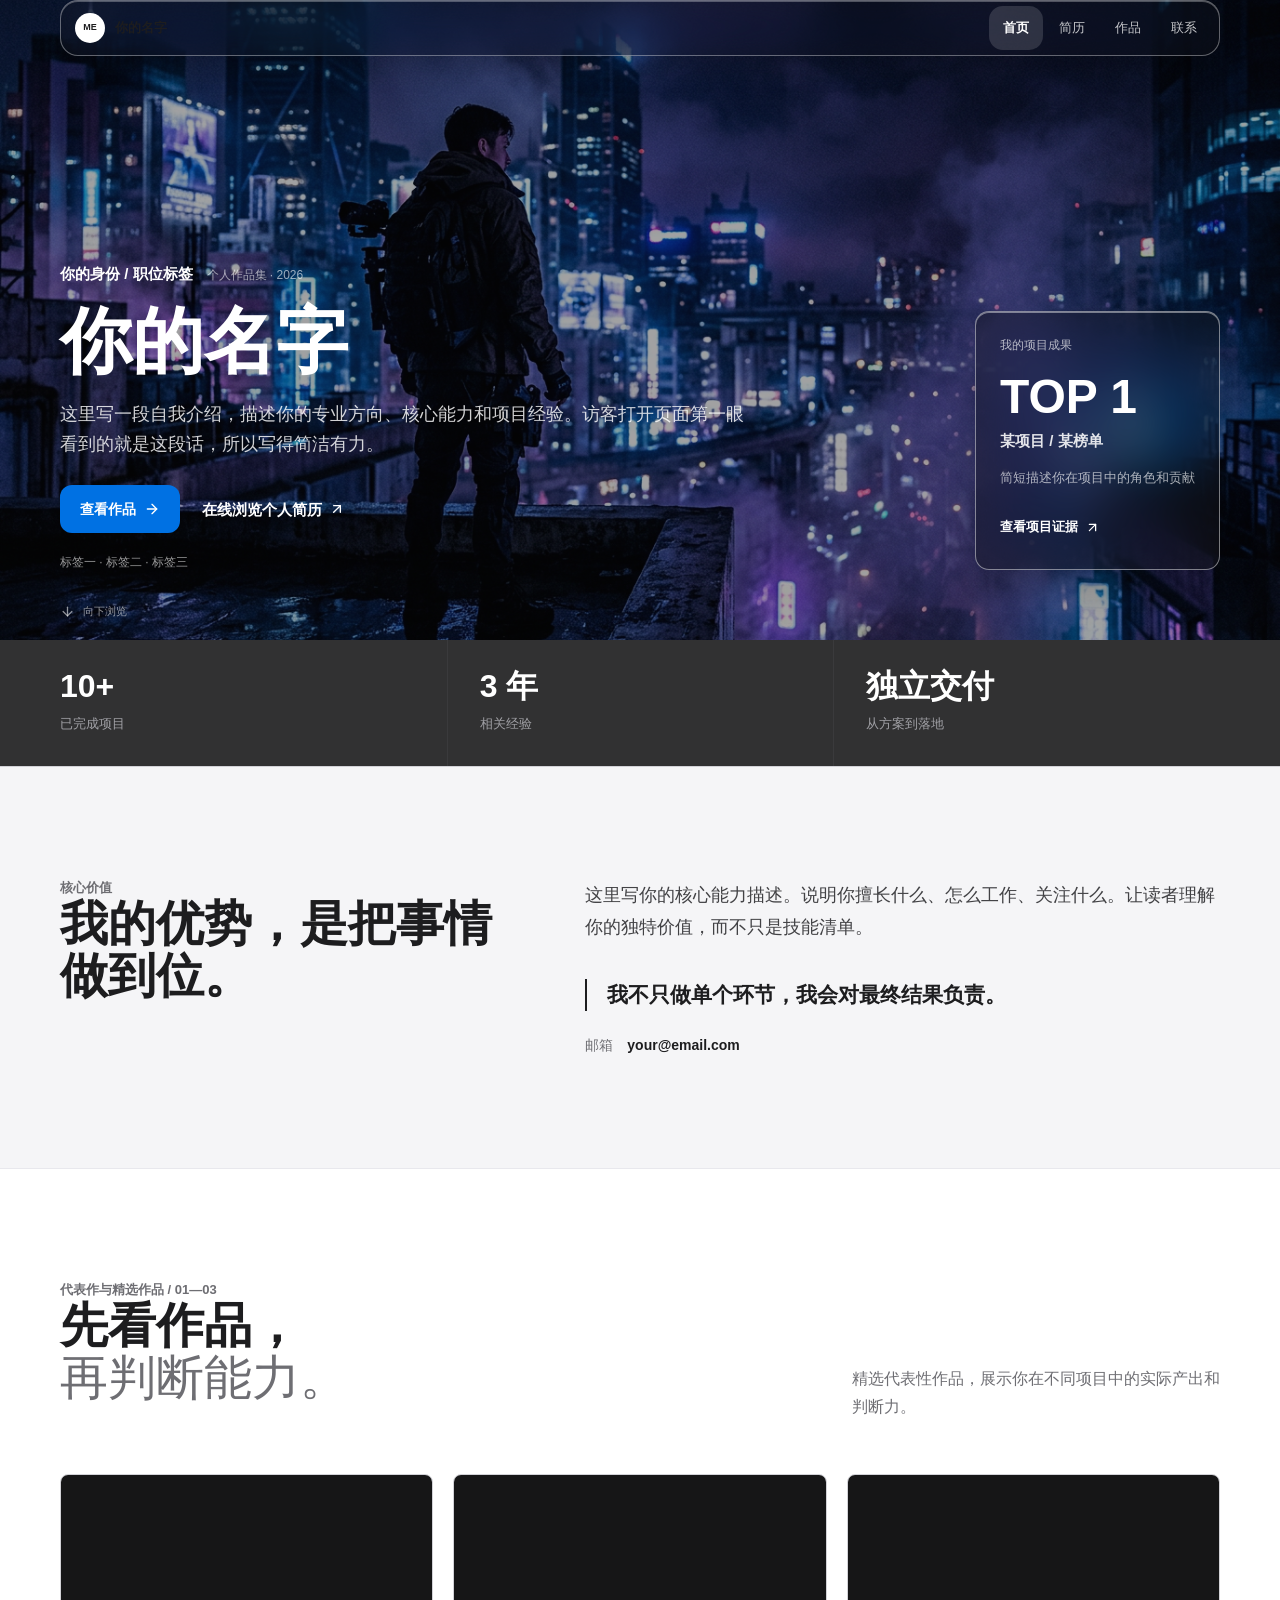
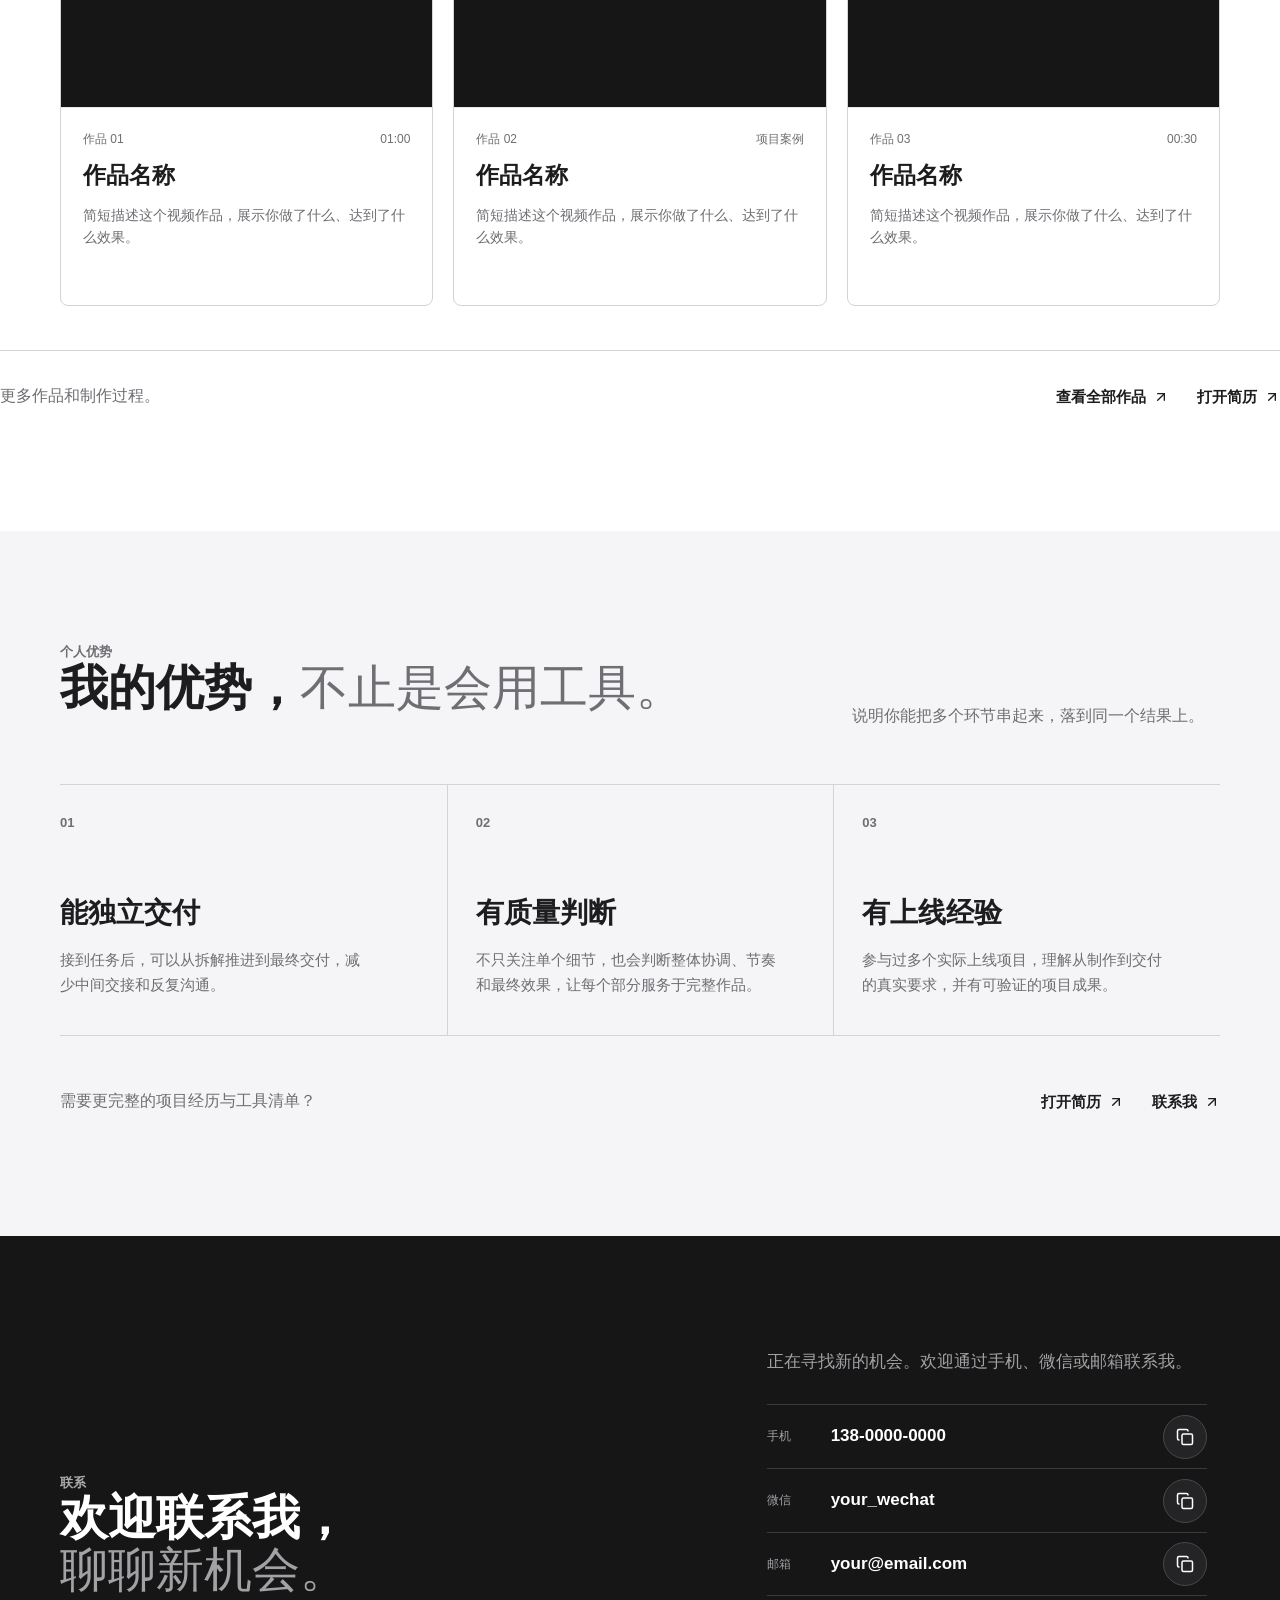
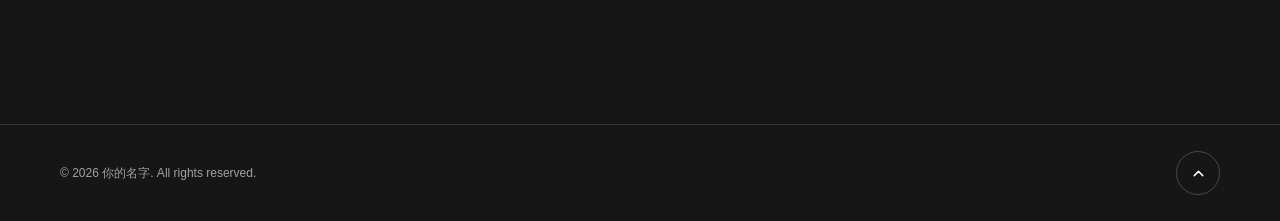
==== commit 294a3f04: "Add files via upload" ====
--- a/index.html
+++ b/index.html
@@ -29,6 +29,10 @@
   <main>
     <!-- Hero -->
     <section class="hero" aria-labelledby="hero-title">
+      <!-- Hero 背景视频：把 mp4 放到 assets/videos/hero.mp4，没有视频时回退到渐变背景 -->
+      <video autoplay muted loop playsinline style="position: absolute; inset: 0; width: 100%; height: 100%; object-fit: cover; z-index: -2;" poster="assets/images/hero-poster.jpg">
+        <source src="assets/videos/hero.mp4" type="video/mp4">
+      </video>
       <div class="container hero-grid">
         <div class="hero-copy">
           <p class="hero-identity">
@@ -111,34 +115,41 @@
         <p class="section-aside">精选代表性作品，展示你在不同项目中的实际产出和判断力。</p>
       </div>
       <div class="container editing-grid">
-        <article class="editing-card" tabindex="0">
+        <article class="editing-card" tabindex="0" data-video="assets/videos/work-01.mp4">
           <div class="editing-card-visual">
-            <img src="https://placehold.co/800x500/1a1a2e/ffffff?text=作品+01" alt="作品 01 封面">
+            <!-- 有封面图就放 assets/images/work-01-cover.jpg，没有就显示视频首帧 -->
+            <video muted loop playsinline preload="metadata" style="width:100%;height:100%;object-fit:cover;">
+              <source src="assets/videos/work-01.mp4" type="video/mp4">
+            </video>
           </div>
           <div class="editing-card-info">
-            <div class="editing-card-meta"><span>作品 01</span><span>类别标签</span></div>
+            <div class="editing-card-meta"><span>作品 01</span><span>01:00</span></div>
             <h3>作品名称</h3>
-            <p>简短描述这个项目，展示你做了什么、达到了什么效果。</p>
+            <p>简短描述这个视频作品，展示你做了什么、达到了什么效果。</p>
           </div>
         </article>
-        <article class="editing-card" tabindex="0">
+        <article class="editing-card" tabindex="0" data-video="assets/videos/work-02.mp4">
           <div class="editing-card-visual">
-            <img src="https://placehold.co/800x500/16213e/ffffff?text=作品+02" alt="作品 02 封面">
+            <video muted loop playsinline preload="metadata" style="width:100%;height:100%;object-fit:cover;">
+              <source src="assets/videos/work-02.mp4" type="video/mp4">
+            </video>
           </div>
           <div class="editing-card-info">
-            <div class="editing-card-meta"><span>作品 02</span><span>类别标签</span></div>
+            <div class="editing-card-meta"><span>作品 02</span><span>项目案例</span></div>
             <h3>作品名称</h3>
-            <p>简短描述这个项目，展示你做了什么、达到了什么效果。</p>
+            <p>简短描述这个视频作品，展示你做了什么、达到了什么效果。</p>
           </div>
         </article>
-        <article class="editing-card" tabindex="0">
+        <article class="editing-card" tabindex="0" data-video="assets/videos/work-03.mp4">
           <div class="editing-card-visual">
-            <img src="https://placehold.co/800x500/0f3460/ffffff?text=作品+03" alt="作品 03 封面">
+            <video muted loop playsinline preload="metadata" style="width:100%;height:100%;object-fit:cover;">
+              <source src="assets/videos/work-03.mp4" type="video/mp4">
+            </video>
           </div>
           <div class="editing-card-info">
-            <div class="editing-card-meta"><span>作品 03</span><span>类别标签</span></div>
+            <div class="editing-card-meta"><span>作品 03</span><span>00:30</span></div>
             <h3>作品名称</h3>
-            <p>简短描述这个项目，展示你做了什么、达到了什么效果。</p>
+            <p>简短描述这个视频作品，展示你做了什么、达到了什么效果。</p>
           </div>
         </article>
       </div>
@@ -234,12 +245,61 @@
   <!-- Toast -->
   <div class="toast" id="toast"></div>
 
+  <!-- Video Detail Modal -->
+  <div id="video-modal" style="display: none; position: fixed; inset: 0; z-index: 100; background: rgba(0,0,0,.88); backdrop-filter: blur(18px); align-items: center; justify-content: center;">
+    <div id="modal-shell" style="position: relative; width: min(940px, calc(100% - 32px)); max-height: min(900px, calc(100vh - 32px)); border-radius: 14px; overflow: hidden; background: #fff; box-shadow: 0 26px 80px rgba(0,0,0,.4);">
+      <!-- Close button -->
+      <button id="video-close" style="position: absolute; top: 16px; right: 16px; z-index: 10; width: 44px; height: 44px; border: 1px solid rgba(255,255,255,.7); border-radius: 50%; background: rgba(255,255,255,.8); color: #1d1d1f; cursor: pointer; font-size: 20px; display: grid; place-items: center; transition: background 0.2s;">&times;</button>
+
+      <!-- Scrollable content -->
+      <div id="modal-scroll" style="overflow-y: auto; max-height: min(900px, calc(100vh - 32px)); -webkit-overflow-scrolling: touch;">
+        <!-- Video player -->
+        <div style="background: #000;">
+          <video id="video-player" controls style="width: 100%; aspect-ratio: 16/9; object-fit: contain; background: #000; display: block;">
+            <source src="" type="video/mp4">
+            你的浏览器不支持视频播放。
+          </video>
+        </div>
+
+        <!-- Content body -->
+        <div style="padding: 38px 40px 42px;">
+          <!-- Meta row -->
+          <div id="modal-meta" style="display: flex; justify-content: space-between; gap: 16px; margin-bottom: 14px; color: #6e6e73; font-size: 13px;">
+            <span id="modal-category">代表作 · 视频剪辑</span>
+            <span id="modal-duration">01:00</span>
+          </div>
+
+          <!-- Title -->
+          <h2 id="modal-title" style="font-size: 42px; font-weight: 600; line-height: 1.08; margin: 0 0 16px; color: #1d1d1f;">作品名称</h2>
+
+          <!-- Description -->
+          <p id="modal-desc" style="max-width: 680px; margin: 0 0 34px; color: #6e6e73; font-size: 17px; line-height: 1.68;">作品描述内容。</p>
+
+          <!-- Making process section -->
+          <div id="modal-process" style="margin: 42px 0 36px;">
+            <p style="margin: 0 0 12px; color: #6e6e73; font-size: 13px; font-weight: 600;">制作过程</p>
+            <h3 style="font-size: 28px; font-weight: 600; margin: 0 0 20px; color: #1d1d1f;">制作过程</h3>
+            <div id="modal-gallery" style="display: grid; grid-template-columns: repeat(2, 1fr); gap: 14px;">
+              <!-- Gallery images injected by JS -->
+            </div>
+          </div>
+
+          <!-- Bottom tags row -->
+          <div style="display: flex; align-items: flex-start; justify-content: space-between; gap: 20px; padding-top: 22px; border-top: 1px solid #d2d2d7; color: #6e6e73; font-size: 12px; font-weight: 600;">
+            <span id="modal-skills">视频剪辑 · 镜头节奏 · 成片输出</span>
+            <div id="modal-tags" style="display: flex; flex-wrap: wrap; justify-content: flex-end; gap: 7px;">
+              <!-- Tags injected by JS -->
+            </div>
+          </div>
+        </div>
+      </div>
+    </div>
+  </div>
+
   <script>
     // Header scroll effect
     const header = document.querySelector('.site-header');
-    const onScroll = () => {
-      header.classList.toggle('is-scrolled', window.scrollY > 60);
-    };
+    const onScroll = () => { header.classList.toggle('is-scrolled', window.scrollY > 60); };
     window.addEventListener('scroll', onScroll, { passive: true });
     onScroll();
 
@@ -257,6 +317,141 @@
         });
       });
     });
+
+    // ===== 作品数据 =====
+    // 每个作品的详细信息，后续替换成你的真实内容
+    const worksData = {
+      'work-01': {
+        title: '仿实拍风格短片',
+        category: '代表作 · 视频剪辑',
+        duration: '01:00',
+        desc: '这支仿实拍风格短片作为我的代表作，围绕人物关系和场景氛围组织画面，通过镜头节奏、情绪衔接与成品质感完成一段完整的视频表达。',
+        skills: '视频剪辑 · 镜头节奏 · 成片输出',
+        tags: ['代表作', '仿实拍', '视频剪辑'],
+        gallery: [
+          { src: 'assets/images/hero-poster.jpg', caption: '画布记录：从角色资产到成片镜头' }
+        ]
+      },
+      'work-02': {
+        title: '作品名称 02',
+        category: '项目案例',
+        duration: '02:30',
+        desc: '作品描述内容，展示你在项目中的具体工作和成果。',
+        skills: '技能标签',
+        tags: ['标签1', '标签2'],
+        gallery: []
+      },
+      'work-03': {
+        title: '作品名称 03',
+        category: '类别标签',
+        duration: '00:30',
+        desc: '作品描述内容。',
+        skills: '技能标签',
+        tags: ['标签1'],
+        gallery: []
+      },
+      'work-04': {
+        title: '作品名称 04',
+        category: '类别标签',
+        duration: '01:30',
+        desc: '作品描述内容。',
+        skills: '技能标签',
+        tags: ['标签1'],
+        gallery: []
+      },
+      'work-05': {
+        title: '作品名称 05',
+        category: '类别标签',
+        duration: '00:45',
+        desc: '作品描述内容。',
+        skills: '技能标签',
+        tags: ['标签1'],
+        gallery: []
+      },
+      'work-06': {
+        title: '作品名称 06',
+        category: '类别标签',
+        duration: '02:00',
+        desc: '作品描述内容。',
+        skills: '技能标签',
+        tags: ['标签1'],
+        gallery: []
+      }
+    };
+
+    // ===== 视频弹窗 =====
+    const modal = document.getElementById('video-modal');
+    const modalScroll = document.getElementById('modal-scroll');
+    const player = document.getElementById('video-player');
+    const closeBtn = document.getElementById('video-close');
+
+    function openModal(workId) {
+      const data = worksData[workId];
+      if (!data) return;
+
+      // 填充内容
+      player.querySelector('source').src = 'assets/videos/' + workId + '.mp4';
+      player.load();
+      document.getElementById('modal-title').textContent = data.title;
+      document.getElementById('modal-category').textContent = data.category;
+      document.getElementById('modal-duration').textContent = data.duration;
+      document.getElementById('modal-desc').textContent = data.desc;
+      document.getElementById('modal-skills').textContent = data.skills;
+
+      // 标签
+      const tagsEl = document.getElementById('modal-tags');
+      tagsEl.innerHTML = data.tags.map(t => '<span style="padding:6px 9px;border:1px solid #d2d2d7;border-radius:6px;font-size:12px;">' + t + '</span>').join('');
+
+      // 制作过程画廊
+      const galleryEl = document.getElementById('modal-gallery');
+      if (data.gallery && data.gallery.length > 0) {
+        galleryEl.innerHTML = data.gallery.map(g =>
+          '<figure style="margin:0;overflow:hidden;border:1px solid #d2d2d7;border-radius:8px;background:#fbfbfd;">' +
+          '<img src="' + g.src + '" alt="' + g.caption + '" style="width:100%;height:auto;display:block;">' +
+          '<figcaption style="padding:12px 14px 14px;color:#6e6e73;font-size:12px;font-weight:600;">' + g.caption + '</figcaption>' +
+          '</figure>'
+        ).join('');
+        document.getElementById('modal-process').style.display = 'block';
+      } else {
+        document.getElementById('modal-process').style.display = 'none';
+      }
+
+      modal.style.display = 'flex';
+      modalScroll.scrollTop = 0;
+      setTimeout(() => player.play().catch(() => {}), 300);
+    }
+
+    function closeModal() {
+      modal.style.display = 'none';
+      player.pause();
+      player.currentTime = 0;
+    }
+
+    // 卡片 hover 预览 + 点击打开详情
+    document.querySelectorAll('.editing-card[data-video]').forEach(card => {
+      const preview = card.querySelector('video');
+      if (!preview) return;
+      card.style.cursor = 'pointer';
+
+      card.addEventListener('mouseenter', () => {
+        preview.currentTime = 0;
+        preview.play().catch(() => {});
+      });
+      card.addEventListener('mouseleave', () => {
+        preview.pause();
+        preview.currentTime = 0;
+      });
+
+      card.addEventListener('click', () => {
+        const videoFile = card.dataset.video; // e.g. "assets/videos/work-01.mp4"
+        const workId = videoFile.replace('assets/videos/', '').replace('.mp4', '');
+        openModal(workId);
+      });
+    });
+
+    closeBtn.addEventListener('click', closeModal);
+    modal.addEventListener('click', (e) => { if (e.target === modal) closeModal(); });
+    document.addEventListener('keydown', (e) => { if (e.key === 'Escape' && modal.style.display === 'flex') closeModal(); });
   </script>
 </body>
 </html>
--- a/styles.css
+++ b/styles.css
@@ -232,7 +232,8 @@
 .editing-card-visual {
   overflow: hidden; aspect-ratio: 16/10; background: var(--dark);
 }
-.editing-card-visual img { width: 100%; height: 100%; object-fit: cover; }
+.editing-card-visual img,
+.editing-card-visual video { width: 100%; height: 100%; object-fit: cover; }
 .editing-card-info {
   min-height: 198px; display: grid; grid-template-rows: auto auto 1fr;
   gap: 10px; padding: 22px; border-top: 1px solid var(--line-soft);
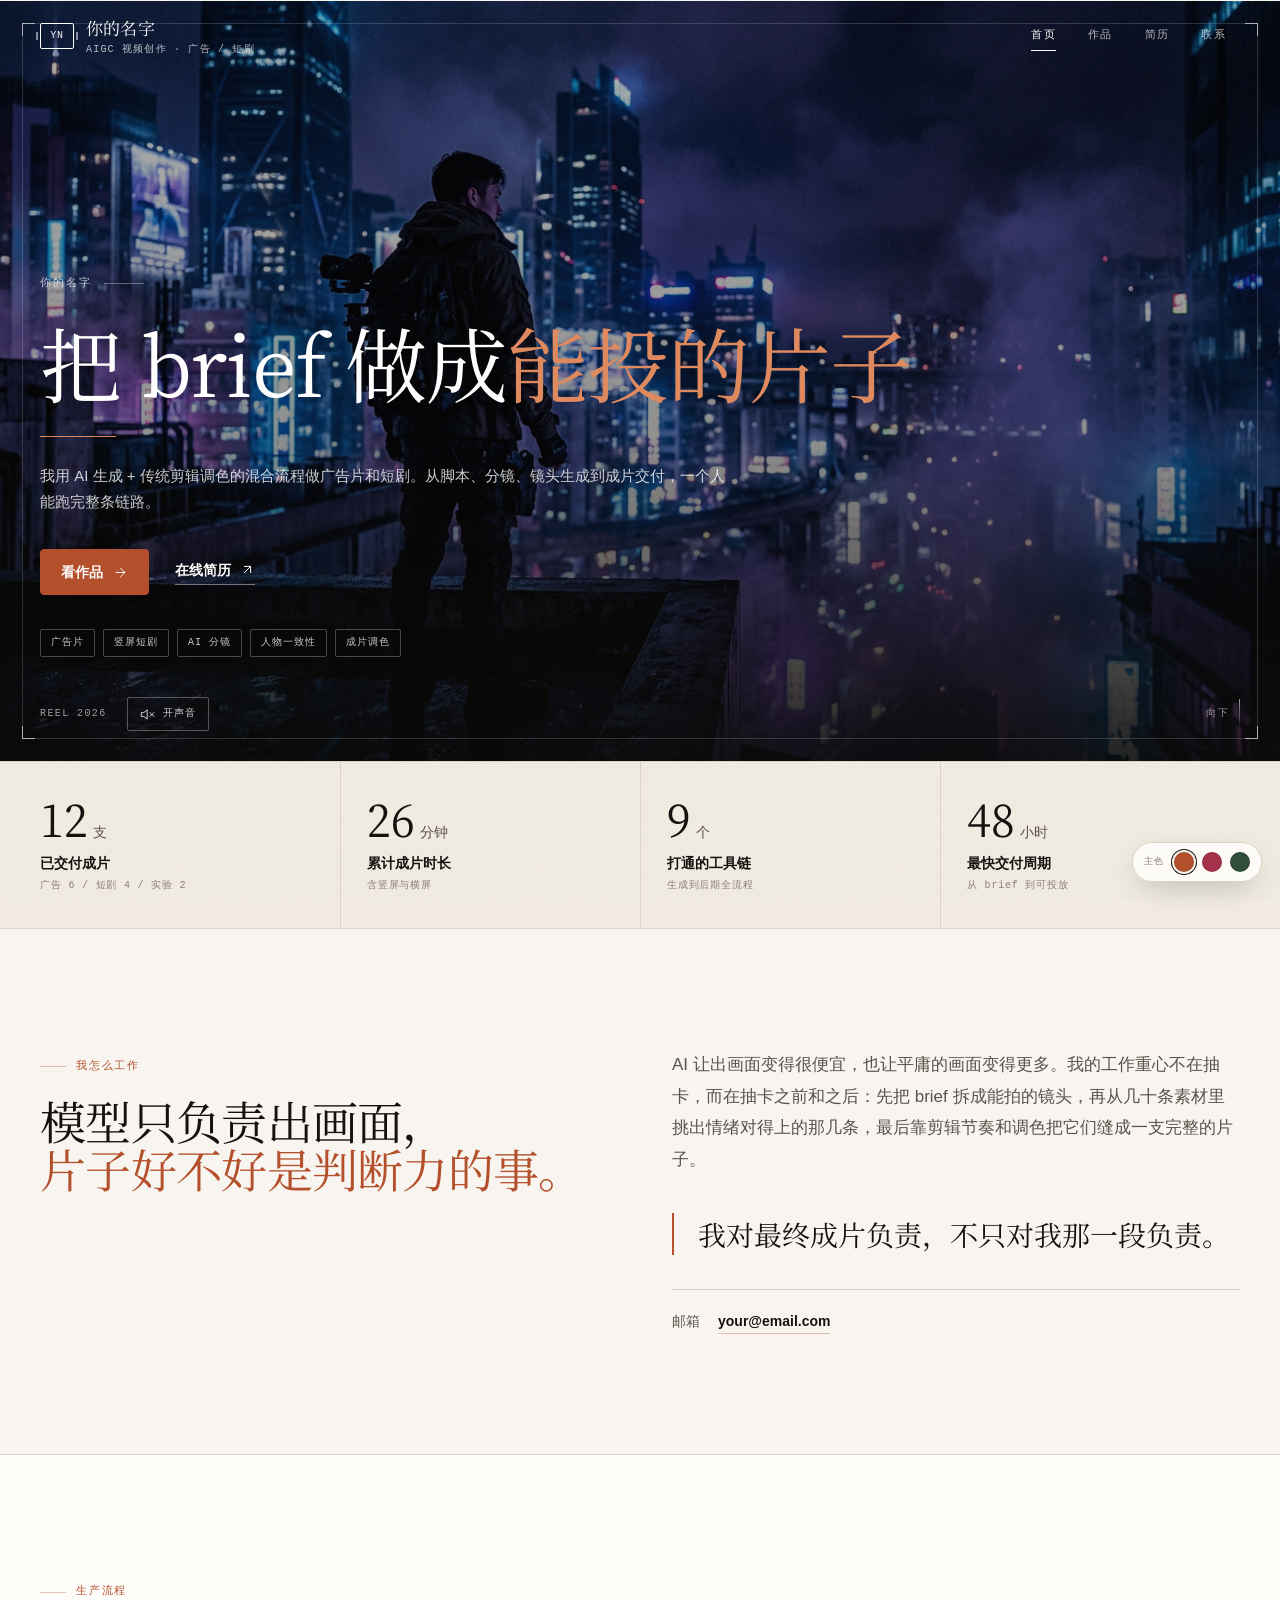
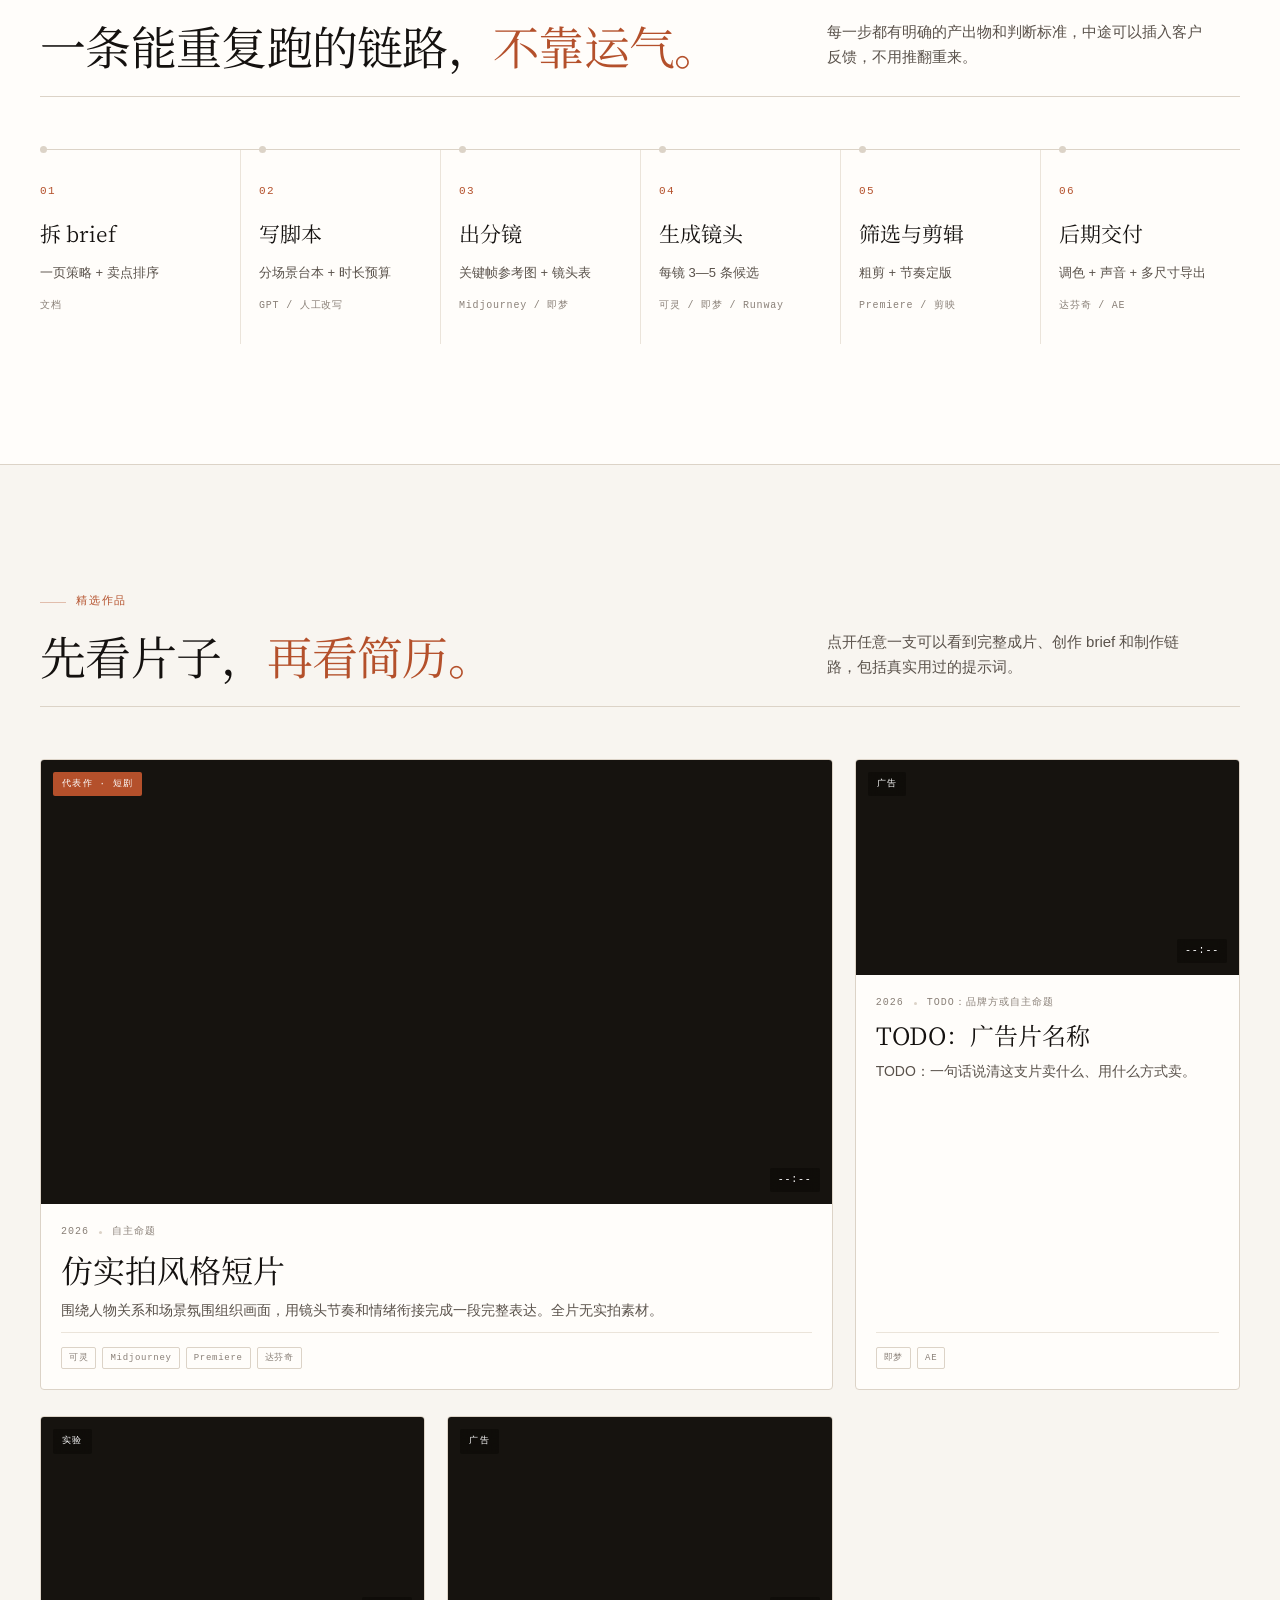
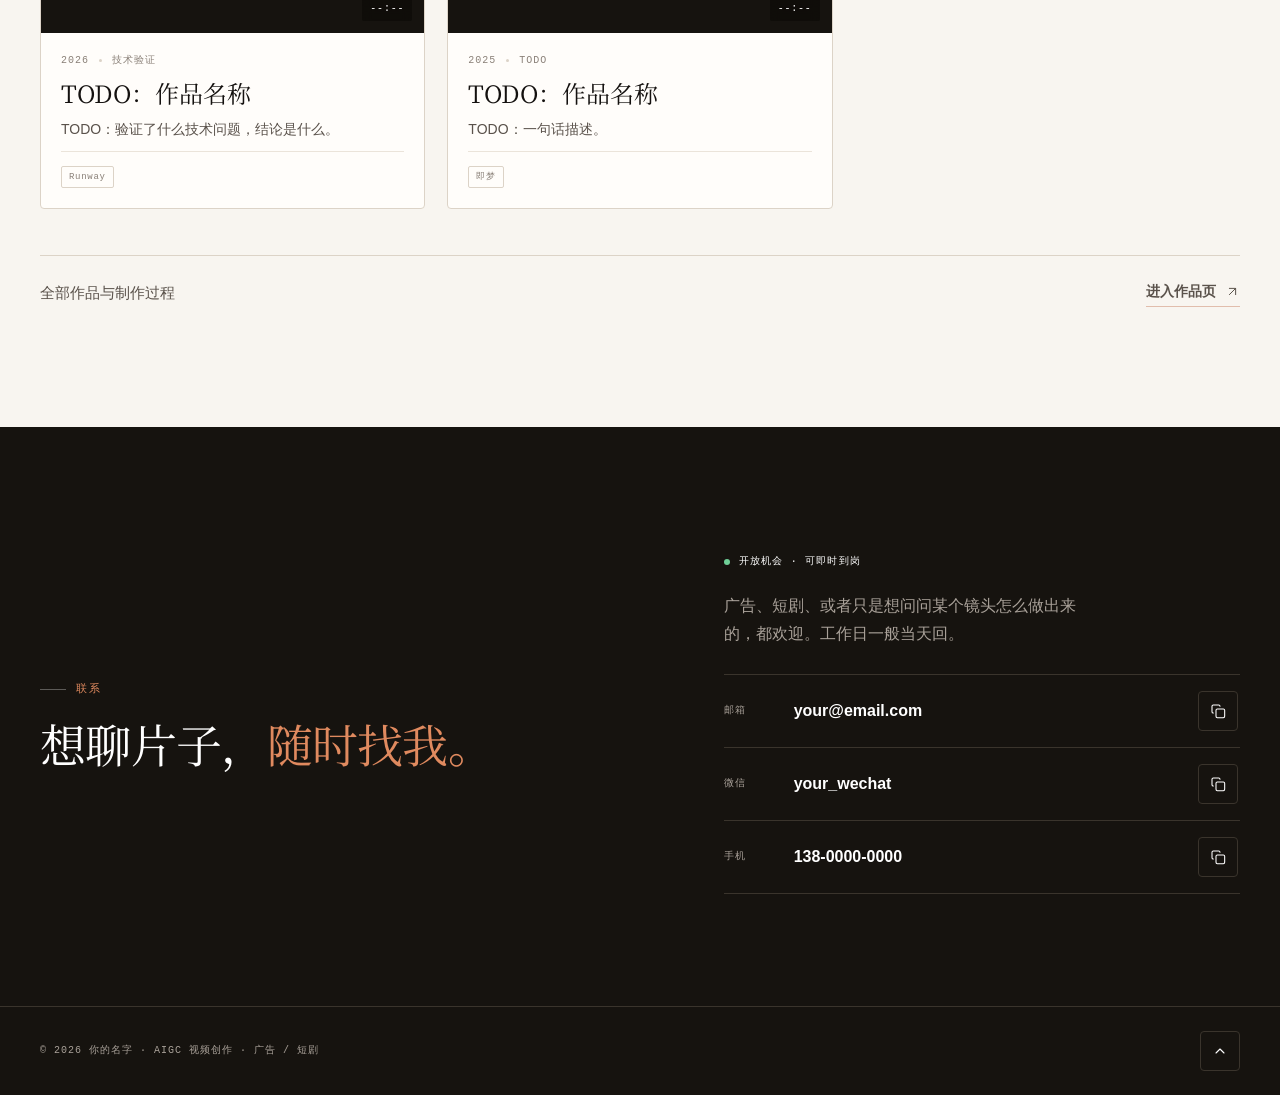
==== commit d25602cc: "重构：电影编辑部风格 + 数据驱动架构 - content.js 单一数据源 + app.js + 3 个轻 HTML - 修移动端导航/键盘可达/弹窗无障碍/深链接 - 自托管子集化中文衬线标题字体" ====
--- a/index.html
+++ b/index.html
@@ -1,457 +1,51 @@
 <!DOCTYPE html>
-<html lang="zh-CN">
+<html lang="zh-CN" data-accent="clay">
 <head>
   <meta charset="UTF-8">
   <meta name="viewport" content="width=device-width, initial-scale=1, viewport-fit=cover">
-  <meta name="theme-color" content="#f5f5f7">
-  <meta name="description" content="个人作品集网站模板">
-  <title>个人作品集</title>
+  <meta name="theme-color" content="#F8F5F0">
+  <!-- TODO: 换成你的真实姓名和定位，这两行影响搜索结果和分享卡片 -->
+  <title>你的名字 · AIGC 视频创作（广告 / 短剧）</title>
+  <meta name="description" content="AIGC 视频创作者作品集。用 AI 生成结合传统剪辑调色，独立完成广告片与短剧的脚本、分镜、镜头生成到成片交付。">
+  <link rel="icon" href="data:image/svg+xml,%3Csvg xmlns='http://www.w3.org/2000/svg' viewBox='0 0 32 32'%3E%3Crect width='32' height='32' rx='6' fill='%2314110F'/%3E%3Crect x='7' y='10' width='18' height='12' rx='1.5' fill='none' stroke='%23B4502B' stroke-width='2'/%3E%3Crect x='4' y='13' width='2' height='6' fill='%23B4502B'/%3E%3Crect x='26' y='13' width='2' height='6' fill='%23B4502B'/%3E%3C/svg%3E">
   <link rel="stylesheet" href="styles.css">
 </head>
-<body class="glass-shell">
+<body data-page="home">
 
-  <!-- Header -->
   <header class="site-header" id="top">
-    <div class="container header-inner">
-      <a class="brand" href="#top" aria-label="返回首页">
-        <span class="brand-mark">ME</span>
-        <span class="brand-word">你的名字</span>
-      </a>
-      <nav class="desktop-nav" aria-label="主导航">
-        <a href="index.html" class="active">首页</a>
-        <a href="resume.html">简历</a>
-        <a href="works.html">作品</a>
-        <a href="#contact">联系</a>
-      </nav>
-    </div>
+    <div data-mount="header" data-light="true"></div>
   </header>
 
   <main>
-    <!-- Hero -->
-    <section class="hero" aria-labelledby="hero-title">
-      <!-- Hero 背景视频：把 mp4 放到 assets/videos/hero.mp4，没有视频时回退到渐变背景 -->
-      <video autoplay muted loop playsinline style="position: absolute; inset: 0; width: 100%; height: 100%; object-fit: cover; z-index: -2;" poster="assets/images/hero-poster.jpg">
-        <source src="assets/videos/hero.mp4" type="video/mp4">
-      </video>
-      <div class="container hero-grid">
-        <div class="hero-copy">
-          <p class="hero-identity">
-            <strong>你的身份 / 职位标签</strong>
-            <span>个人作品集 · 2026</span>
-          </p>
-          <h1 id="hero-title">你的名字</h1>
-          <p class="hero-description">这里写一段自我介绍，描述你的专业方向、核心能力和项目经验。访客打开页面第一眼看到的就是这段话，所以写得简洁有力。</p>
-          <div class="hero-actions">
-            <a class="button button-blue" href="works.html">
-              查看作品
-              <svg class="icon" viewBox="0 0 24 24" fill="none" stroke="currentColor" stroke-width="2" stroke-linecap="round" stroke-linejoin="round"><path d="M5 12h14"/><path d="m12 5 7 7-7 7"/></svg>
-            </a>
-            <a class="text-link" href="resume.html">
-              在线浏览个人简历
-              <svg class="icon" viewBox="0 0 24 24" fill="none" stroke="currentColor" stroke-width="2" stroke-linecap="round" stroke-linejoin="round"><path d="M7 7h10v10"/><path d="M7 17 17 7"/></svg>
-            </a>
-          </div>
-          <p class="hero-note">标签一 · 标签二 · 标签三</p>
-        </div>
-        <aside class="hero-signal" aria-label="项目成果">
-          <p class="hero-signal-eyebrow">我的项目成果</p>
-          <strong class="hero-signal-value">TOP 1</strong>
-          <p class="hero-signal-label">某项目 / 某榜单</p>
-          <p class="hero-signal-note">简短描述你在项目中的角色和贡献</p>
-          <a class="hero-signal-link" href="works.html">
-            查看项目证据
-            <svg class="icon-sm" viewBox="0 0 24 24" fill="none" stroke="currentColor" stroke-width="2" stroke-linecap="round" stroke-linejoin="round"><path d="M7 7h10v10"/><path d="M7 17 17 7"/></svg>
-          </a>
-        </aside>
+    <section class="hero" data-mount="hero" data-variant="home" aria-label="首屏"></section>
+
+    <noscript>
+      <div class="container" style="padding:60px 0">
+        <h1 class="display">你的名字 · AIGC 视频创作</h1>
+        <p class="lede" style="margin-top:16px">本站的作品数据需要 JavaScript 才能加载。请开启 JavaScript，或直接邮件联系：your@email.com</p>
       </div>
-      <div class="container hero-bottomline">
-        <span class="scroll-label">
-          <svg class="icon-sm" viewBox="0 0 24 24" fill="none" stroke="currentColor" stroke-width="2" stroke-linecap="round" stroke-linejoin="round"><path d="M12 5v14"/><path d="m19 12-7 7-7-7"/></svg>
-          向下浏览
-        </span>
-      </div>
-    </section>
+    </noscript>
 
-    <!-- Proof Strip -->
-    <section class="proof-strip" aria-label="个人成果">
-      <div class="container proof-grid">
-        <div class="stat">
-          <span class="stat-value">10+</span>
-          <span class="stat-label">已完成项目</span>
-        </div>
-        <div class="stat">
-          <span class="stat-value">3 年</span>
-          <span class="stat-label">相关经验</span>
-        </div>
-        <div class="stat">
-          <span class="stat-value">独立交付</span>
-          <span class="stat-label">从方案到落地</span>
-        </div>
-      </div>
-    </section>
+    <section class="stats" data-mount="stats" aria-label="关键数据"></section>
 
-    <!-- Statement / About -->
-    <section class="statement section-pad" id="about" aria-labelledby="about-title">
-      <div class="container statement-grid">
-        <div class="statement-lead">
-          <p class="eyebrow">核心价值</p>
-          <h2 id="about-title">我的优势，是把事情做到位。</h2>
-        </div>
-        <div class="statement-main">
-          <p class="statement-body">这里写你的核心能力描述。说明你擅长什么、怎么工作、关注什么。让读者理解你的独特价值，而不只是技能清单。</p>
-          <p class="statement-quote">我不只做单个环节，我会对最终结果负责。</p>
-          <p class="statement-email"><span>邮箱</span> <a href="mailto:your@email.com">your@email.com</a></p>
-        </div>
-      </div>
-    </section>
+    <section class="section" id="about" data-mount="statement" aria-label="我怎么工作"></section>
 
-    <!-- Works -->
-    <section class="editing-showcase section-pad" id="works" aria-labelledby="works-title">
-      <div class="container section-heading">
-        <div>
-          <p class="eyebrow">代表作与精选作品 / 01—03</p>
-          <h2 id="works-title">先看作品，<br><em>再判断能力。</em></h2>
-        </div>
-        <p class="section-aside">精选代表性作品，展示你在不同项目中的实际产出和判断力。</p>
-      </div>
-      <div class="container editing-grid">
-        <article class="editing-card" tabindex="0" data-video="assets/videos/work-01.mp4">
-          <div class="editing-card-visual">
-            <!-- 有封面图就放 assets/images/work-01-cover.jpg，没有就显示视频首帧 -->
-            <video muted loop playsinline preload="metadata" style="width:100%;height:100%;object-fit:cover;">
-              <source src="assets/videos/work-01.mp4" type="video/mp4">
-            </video>
-          </div>
-          <div class="editing-card-info">
-            <div class="editing-card-meta"><span>作品 01</span><span>01:00</span></div>
-            <h3>作品名称</h3>
-            <p>简短描述这个视频作品，展示你做了什么、达到了什么效果。</p>
-          </div>
-        </article>
-        <article class="editing-card" tabindex="0" data-video="assets/videos/work-02.mp4">
-          <div class="editing-card-visual">
-            <video muted loop playsinline preload="metadata" style="width:100%;height:100%;object-fit:cover;">
-              <source src="assets/videos/work-02.mp4" type="video/mp4">
-            </video>
-          </div>
-          <div class="editing-card-info">
-            <div class="editing-card-meta"><span>作品 02</span><span>项目案例</span></div>
-            <h3>作品名称</h3>
-            <p>简短描述这个视频作品，展示你做了什么、达到了什么效果。</p>
-          </div>
-        </article>
-        <article class="editing-card" tabindex="0" data-video="assets/videos/work-03.mp4">
-          <div class="editing-card-visual">
-            <video muted loop playsinline preload="metadata" style="width:100%;height:100%;object-fit:cover;">
-              <source src="assets/videos/work-03.mp4" type="video/mp4">
-            </video>
-          </div>
-          <div class="editing-card-info">
-            <div class="editing-card-meta"><span>作品 03</span><span>00:30</span></div>
-            <h3>作品名称</h3>
-            <p>简短描述这个视频作品，展示你做了什么、达到了什么效果。</p>
-          </div>
-        </article>
-      </div>
-      <div style="display: flex; align-items: center; justify-content: space-between; gap: 32px; margin-top: 44px; padding-top: 24px; border-top: 1px solid var(--line);">
-        <p style="margin: 0; color: var(--text-secondary);">更多作品和制作过程。</p>
-        <div style="display: flex; flex-wrap: wrap; gap: 28px;">
-          <a class="text-link" href="works.html">查看全部作品 <svg class="icon" viewBox="0 0 24 24" fill="none" stroke="currentColor" stroke-width="2" stroke-linecap="round" stroke-linejoin="round"><path d="M7 7h10v10"/><path d="M7 17 17 7"/></svg></a>
-          <a class="text-link" href="resume.html">打开简历 <svg class="icon" viewBox="0 0 24 24" fill="none" stroke="currentColor" stroke-width="2" stroke-linecap="round" stroke-linejoin="round"><path d="M7 7h10v10"/><path d="M7 17 17 7"/></svg></a>
-        </div>
-      </div>
-    </section>
-    <section class="strengths section-pad" id="strengths" aria-labelledby="strengths-title">
-      <div class="container">
-        <div class="section-heading">
-          <div>
-            <p class="eyebrow">个人优势</p>
-            <h2 id="strengths-title">我的优势，<em>不止是会用工具。</em></h2>
-          </div>
-          <p class="section-aside">说明你能把多个环节串起来，落到同一个结果上。</p>
-        </div>
-        <div class="strengths-grid">
-          <div class="strength">
-            <span class="strength-number">01</span>
-            <h3>能独立交付</h3>
-            <p>接到任务后，可以从拆解推进到最终交付，减少中间交接和反复沟通。</p>
-          </div>
-          <div class="strength">
-            <span class="strength-number">02</span>
-            <h3>有质量判断</h3>
-            <p>不只关注单个细节，也会判断整体协调、节奏和最终效果，让每个部分服务于完整作品。</p>
-          </div>
-          <div class="strength">
-            <span class="strength-number">03</span>
-            <h3>有上线经验</h3>
-            <p>参与过多个实际上线项目，理解从制作到交付的真实要求，并有可验证的项目成果。</p>
-          </div>
-        </div>
-        <div style="display: flex; align-items: center; justify-content: space-between; gap: 32px; margin-top: 44px;">
-          <p style="margin: 0; color: var(--text-secondary);">需要更完整的项目经历与工具清单？</p>
-          <div style="display: flex; flex-wrap: wrap; gap: 28px;">
-            <a class="text-link" href="resume.html">打开简历 <svg class="icon" viewBox="0 0 24 24" fill="none" stroke="currentColor" stroke-width="2" stroke-linecap="round" stroke-linejoin="round"><path d="M7 7h10v10"/><path d="M7 17 17 7"/></svg></a>
-            <a class="text-link" href="#contact">联系我 <svg class="icon" viewBox="0 0 24 24" fill="none" stroke="currentColor" stroke-width="2" stroke-linecap="round" stroke-linejoin="round"><path d="M7 7h10v10"/><path d="M7 17 17 7"/></svg></a>
-          </div>
-        </div>
-      </div>
-    </section>
-    <section class="contact section-pad" id="contact" aria-labelledby="contact-title">
-      <div class="container contact-grid">
-        <div>
-          <p class="eyebrow">联系</p>
-          <h2 id="contact-title">欢迎联系我，<br><em>聊聊新机会。</em></h2>
-        </div>
-        <div class="contact-details">
-          <p>正在寻找新的机会。欢迎通过手机、微信或邮箱联系我。</p>
-          <div class="contact-methods">
-            <div class="contact-method">
-              <span class="contact-method-label">手机</span>
-              <span class="contact-method-value">138-0000-0000</span>
-              <button class="copy-btn" data-copy="13800000000" aria-label="复制手机号">
-                <svg class="icon-md" viewBox="0 0 24 24" fill="none" stroke="currentColor" stroke-width="2" stroke-linecap="round" stroke-linejoin="round"><rect width="14" height="14" x="8" y="8" rx="2" ry="2"/><path d="M4 16c-1.1 0-2-.9-2-2V4c0-1.1.9-2 2-2h10c1.1 0 2 .9 2 2"/></svg>
-              </button>
-            </div>
-            <div class="contact-method">
-              <span class="contact-method-label">微信</span>
-              <span class="contact-method-value">your_wechat</span>
-              <button class="copy-btn" data-copy="your_wechat" aria-label="复制微信号">
-                <svg class="icon-md" viewBox="0 0 24 24" fill="none" stroke="currentColor" stroke-width="2" stroke-linecap="round" stroke-linejoin="round"><rect width="14" height="14" x="8" y="8" rx="2" ry="2"/><path d="M4 16c-1.1 0-2-.9-2-2V4c0-1.1.9-2 2-2h10c1.1 0 2 .9 2 2"/></svg>
-              </button>
-            </div>
-            <div class="contact-method">
-              <span class="contact-method-label">邮箱</span>
-              <span class="contact-method-value">your@email.com</span>
-              <button class="copy-btn" data-copy="your@email.com" aria-label="复制邮箱">
-                <svg class="icon-md" viewBox="0 0 24 24" fill="none" stroke="currentColor" stroke-width="2" stroke-linecap="round" stroke-linejoin="round"><rect width="14" height="14" x="8" y="8" rx="2" ry="2"/><path d="M4 16c-1.1 0-2-.9-2-2V4c0-1.1.9-2 2-2h10c1.1 0 2 .9 2 2"/></svg>
-              </button>
-            </div>
-          </div>
-        </div>
-      </div>
-    </section>
+    <section class="section workflow" id="workflow" data-mount="workflow" aria-label="生产流程"></section>
+
+    <!-- 首页只放代表作 + 3 支，全部作品在 works.html -->
+    <section class="section" id="works" data-mount="works"
+             data-limit="4" data-filters="false" data-heading="true" data-footer="true"
+             aria-label="精选作品"></section>
+
+    <section class="section contact on-dark" id="contact" data-mount="contact" aria-label="联系方式"></section>
   </main>
 
-  <!-- Footer -->
-  <footer class="site-footer">
-    <div class="container footer-inner">
-      <p>&copy; 2026 你的名字. All rights reserved.</p>
-      <a class="back-to-top" href="#top" aria-label="返回顶部">
-        <svg width="17" height="17" viewBox="0 0 24 24" fill="none" stroke="currentColor" stroke-width="2" stroke-linecap="round" stroke-linejoin="round"><path d="m18 15-6-6-6 6"/></svg>
-      </a>
-    </div>
-  </footer>
+  <footer class="site-footer" data-mount="footer"></footer>
 
-  <!-- Toast -->
-  <div class="toast" id="toast"></div>
+  <!-- 主色预览：定稿后删掉这一行 -->
+  <div data-mount="accent"></div>
 
-  <!-- Video Detail Modal -->
-  <div id="video-modal" style="display: none; position: fixed; inset: 0; z-index: 100; background: rgba(0,0,0,.88); backdrop-filter: blur(18px); align-items: center; justify-content: center;">
-    <div id="modal-shell" style="position: relative; width: min(940px, calc(100% - 32px)); max-height: min(900px, calc(100vh - 32px)); border-radius: 14px; overflow: hidden; background: #fff; box-shadow: 0 26px 80px rgba(0,0,0,.4);">
-      <!-- Close button -->
-      <button id="video-close" style="position: absolute; top: 16px; right: 16px; z-index: 10; width: 44px; height: 44px; border: 1px solid rgba(255,255,255,.7); border-radius: 50%; background: rgba(255,255,255,.8); color: #1d1d1f; cursor: pointer; font-size: 20px; display: grid; place-items: center; transition: background 0.2s;">&times;</button>
-
-      <!-- Scrollable content -->
-      <div id="modal-scroll" style="overflow-y: auto; max-height: min(900px, calc(100vh - 32px)); -webkit-overflow-scrolling: touch;">
-        <!-- Video player -->
-        <div style="background: #000;">
-          <video id="video-player" controls style="width: 100%; aspect-ratio: 16/9; object-fit: contain; background: #000; display: block;">
-            <source src="" type="video/mp4">
-            你的浏览器不支持视频播放。
-          </video>
-        </div>
-
-        <!-- Content body -->
-        <div style="padding: 38px 40px 42px;">
-          <!-- Meta row -->
-          <div id="modal-meta" style="display: flex; justify-content: space-between; gap: 16px; margin-bottom: 14px; color: #6e6e73; font-size: 13px;">
-            <span id="modal-category">代表作 · 视频剪辑</span>
-            <span id="modal-duration">01:00</span>
-          </div>
-
-          <!-- Title -->
-          <h2 id="modal-title" style="font-size: 42px; font-weight: 600; line-height: 1.08; margin: 0 0 16px; color: #1d1d1f;">作品名称</h2>
-
-          <!-- Description -->
-          <p id="modal-desc" style="max-width: 680px; margin: 0 0 34px; color: #6e6e73; font-size: 17px; line-height: 1.68;">作品描述内容。</p>
-
-          <!-- Making process section -->
-          <div id="modal-process" style="margin: 42px 0 36px;">
-            <p style="margin: 0 0 12px; color: #6e6e73; font-size: 13px; font-weight: 600;">制作过程</p>
-            <h3 style="font-size: 28px; font-weight: 600; margin: 0 0 20px; color: #1d1d1f;">制作过程</h3>
-            <div id="modal-gallery" style="display: grid; grid-template-columns: repeat(2, 1fr); gap: 14px;">
-              <!-- Gallery images injected by JS -->
-            </div>
-          </div>
-
-          <!-- Bottom tags row -->
-          <div style="display: flex; align-items: flex-start; justify-content: space-between; gap: 20px; padding-top: 22px; border-top: 1px solid #d2d2d7; color: #6e6e73; font-size: 12px; font-weight: 600;">
-            <span id="modal-skills">视频剪辑 · 镜头节奏 · 成片输出</span>
-            <div id="modal-tags" style="display: flex; flex-wrap: wrap; justify-content: flex-end; gap: 7px;">
-              <!-- Tags injected by JS -->
-            </div>
-          </div>
-        </div>
-      </div>
-    </div>
-  </div>
-
-  <script>
-    // Header scroll effect
-    const header = document.querySelector('.site-header');
-    const onScroll = () => { header.classList.toggle('is-scrolled', window.scrollY > 60); };
-    window.addEventListener('scroll', onScroll, { passive: true });
-    onScroll();
-
-    // Copy to clipboard
-    const toast = document.getElementById('toast');
-    let toastTimer;
-    document.querySelectorAll('.copy-btn').forEach(btn => {
-      btn.addEventListener('click', () => {
-        const text = btn.dataset.copy;
-        navigator.clipboard.writeText(text).then(() => {
-          toast.textContent = '已复制: ' + text;
-          toast.classList.add('is-visible');
-          clearTimeout(toastTimer);
-          toastTimer = setTimeout(() => toast.classList.remove('is-visible'), 2000);
-        });
-      });
-    });
-
-    // ===== 作品数据 =====
-    // 每个作品的详细信息，后续替换成你的真实内容
-    const worksData = {
-      'work-01': {
-        title: '仿实拍风格短片',
-        category: '代表作 · 视频剪辑',
-        duration: '01:00',
-        desc: '这支仿实拍风格短片作为我的代表作，围绕人物关系和场景氛围组织画面，通过镜头节奏、情绪衔接与成品质感完成一段完整的视频表达。',
-        skills: '视频剪辑 · 镜头节奏 · 成片输出',
-        tags: ['代表作', '仿实拍', '视频剪辑'],
-        gallery: [
-          { src: 'assets/images/hero-poster.jpg', caption: '画布记录：从角色资产到成片镜头' }
-        ]
-      },
-      'work-02': {
-        title: '作品名称 02',
-        category: '项目案例',
-        duration: '02:30',
-        desc: '作品描述内容，展示你在项目中的具体工作和成果。',
-        skills: '技能标签',
-        tags: ['标签1', '标签2'],
-        gallery: []
-      },
-      'work-03': {
-        title: '作品名称 03',
-        category: '类别标签',
-        duration: '00:30',
-        desc: '作品描述内容。',
-        skills: '技能标签',
-        tags: ['标签1'],
-        gallery: []
-      },
-      'work-04': {
-        title: '作品名称 04',
-        category: '类别标签',
-        duration: '01:30',
-        desc: '作品描述内容。',
-        skills: '技能标签',
-        tags: ['标签1'],
-        gallery: []
-      },
-      'work-05': {
-        title: '作品名称 05',
-        category: '类别标签',
-        duration: '00:45',
-        desc: '作品描述内容。',
-        skills: '技能标签',
-        tags: ['标签1'],
-        gallery: []
-      },
-      'work-06': {
-        title: '作品名称 06',
-        category: '类别标签',
-        duration: '02:00',
-        desc: '作品描述内容。',
-        skills: '技能标签',
-        tags: ['标签1'],
-        gallery: []
-      }
-    };
-
-    // ===== 视频弹窗 =====
-    const modal = document.getElementById('video-modal');
-    const modalScroll = document.getElementById('modal-scroll');
-    const player = document.getElementById('video-player');
-    const closeBtn = document.getElementById('video-close');
-
-    function openModal(workId) {
-      const data = worksData[workId];
-      if (!data) return;
-
-      // 填充内容
-      player.querySelector('source').src = 'assets/videos/' + workId + '.mp4';
-      player.load();
-      document.getElementById('modal-title').textContent = data.title;
-      document.getElementById('modal-category').textContent = data.category;
-      document.getElementById('modal-duration').textContent = data.duration;
-      document.getElementById('modal-desc').textContent = data.desc;
-      document.getElementById('modal-skills').textContent = data.skills;
-
-      // 标签
-      const tagsEl = document.getElementById('modal-tags');
-      tagsEl.innerHTML = data.tags.map(t => '<span style="padding:6px 9px;border:1px solid #d2d2d7;border-radius:6px;font-size:12px;">' + t + '</span>').join('');
-
-      // 制作过程画廊
-      const galleryEl = document.getElementById('modal-gallery');
-      if (data.gallery && data.gallery.length > 0) {
-        galleryEl.innerHTML = data.gallery.map(g =>
-          '<figure style="margin:0;overflow:hidden;border:1px solid #d2d2d7;border-radius:8px;background:#fbfbfd;">' +
-          '<img src="' + g.src + '" alt="' + g.caption + '" style="width:100%;height:auto;display:block;">' +
-          '<figcaption style="padding:12px 14px 14px;color:#6e6e73;font-size:12px;font-weight:600;">' + g.caption + '</figcaption>' +
-          '</figure>'
-        ).join('');
-        document.getElementById('modal-process').style.display = 'block';
-      } else {
-        document.getElementById('modal-process').style.display = 'none';
-      }
-
-      modal.style.display = 'flex';
-      modalScroll.scrollTop = 0;
-      setTimeout(() => player.play().catch(() => {}), 300);
-    }
-
-    function closeModal() {
-      modal.style.display = 'none';
-      player.pause();
-      player.currentTime = 0;
-    }
-
-    // 卡片 hover 预览 + 点击打开详情
-    document.querySelectorAll('.editing-card[data-video]').forEach(card => {
-      const preview = card.querySelector('video');
-      if (!preview) return;
-      card.style.cursor = 'pointer';
-
-      card.addEventListener('mouseenter', () => {
-        preview.currentTime = 0;
-        preview.play().catch(() => {});
-      });
-      card.addEventListener('mouseleave', () => {
-        preview.pause();
-        preview.currentTime = 0;
-      });
-
-      card.addEventListener('click', () => {
-        const videoFile = card.dataset.video; // e.g. "assets/videos/work-01.mp4"
-        const workId = videoFile.replace('assets/videos/', '').replace('.mp4', '');
-        openModal(workId);
-      });
-    });
-
-    closeBtn.addEventListener('click', closeModal);
-    modal.addEventListener('click', (e) => { if (e.target === modal) closeModal(); });
-    document.addEventListener('keydown', (e) => { if (e.key === 'Escape' && modal.style.display === 'flex') closeModal(); });
-  </script>
+  <script src="content.js?v=2"></script>
+  <script src="app.js?v=2"></script>
 </body>
 </html>
--- a/styles.css
+++ b/styles.css
@@ -1,345 +1,925 @@
+/* ============================================================
+   styles.css —— 视觉语言：电影编辑部
+   ------------------------------------------------------------
+   设计母题：
+     · 奶油暖白纸底（不是设备白），暖墨黑文字
+     · 衬线大标题 + 无衬线正文 + 等宽时码，三种字形制造"工作台"感
+     · 4px 硬朗圆角、发丝级暖色分隔线、片窗四角标记
+     · 全站极淡胶片颗粒（纯 CSS，零网络开销）
+   主色切换：在 <html> 上加 data-accent="clay | rose | forest"
+   ============================================================ */
+
+/* ============================================================
+   自托管中文衬线标题字体（子集化，约 93KB）
+   由 tools/build-fonts.py 生成；改标题后重跑该脚本刷新字集。
+   font-display: swap —— 字体未就绪时先用系统衬线渲染，不挡首屏。
+   ============================================================ */
+@font-face {
+  font-family: 'Noto Serif SC Subset';
+  src: url('assets/fonts/noto-serif-sc-subset.woff2') format('woff2');
+  font-weight: 400;
+  font-style: normal;
+  font-display: swap;
+}
+
+/* ---------- 主色候选 ---------- */
+:root,
+html[data-accent="clay"] {
+  --accent:        #B4502B;   /* 赭红 / 焦糖 */
+  --accent-hover:  #9C4324;
+  --accent-tint:   rgba(180, 80, 43, .10);
+  --accent-line:   rgba(180, 80, 43, .34);
+  --accent-on-dark:#E08A5F;
+}
+html[data-accent="rose"] {
+  --accent:        #A6314B;   /* 玫瑰莓 */
+  --accent-hover:  #8E2942;
+  --accent-tint:   rgba(166, 49, 75, .10);
+  --accent-line:   rgba(166, 49, 75, .34);
+  --accent-on-dark:#DD7690;
+}
+html[data-accent="forest"] {
+  --accent:        #2F4F3A;   /* 墨绿 */
+  --accent-hover:  #26412F;
+  --accent-tint:   rgba(47, 79, 58, .10);
+  --accent-line:   rgba(47, 79, 58, .34);
+  --accent-on-dark:#7FA98B;
+}
+
 :root {
-  --page: #f5f5f7;
-  --surface: #ffffff;
-  --surface-subtle: #fbfbfd;
-  --text: #1d1d1f;
-  --text-secondary: #6e6e73;
-  --text-tertiary: #86868b;
-  --line: #d2d2d7;
-  --line-soft: #e8e8ed;
-  --accent: #0071e3;
-  --accent-hover: #0077ed;
-  --dark: #161617;
-  --dark-secondary: #a1a1a6;
-  --container: 1160px;
-  --gutter: 64px;
-  --section-space: 112px;
-  --radius: 8px;
-  --ease: cubic-bezier(.25, .1, .25, 1);
-  --speed: 220ms;
-}
+  /* 纸与墨 */
+  --paper:       #F8F5F0;
+  --paper-card:  #FFFDFA;
+  --paper-sub:   #F1EBE2;
+  --ink:         #14110F;
+  --ink-2:       #5A524B;
+  --ink-3:       #8A8078;
+  --rule:        #DCD3C7;
+  --rule-soft:   #EBE4DA;
+  /* 深色区（暖黑，不是纯黑） */
+  --noir:        #16130F;
+  --noir-2:      #201C17;
+  --noir-rule:   #3A342C;
+  --noir-text:   #A9A199;
+
+  /* 字形 */
+  --font-display: 'Noto Serif SC Subset', 'Didot', 'Hoefler Text', Georgia, 'Songti SC', 'STSong', 'SimSun', serif;
+  --font-sans: -apple-system, BlinkMacSystemFont, 'SF Pro Text', 'PingFang SC',
+               'Helvetica Neue', 'Noto Sans SC', 'Microsoft YaHei', sans-serif;
+  --font-mono: 'SF Mono', 'JetBrains Mono', ui-monospace, Menlo, Consolas, monospace;
+
+  /* 尺度 */
+  --container: 1200px;
+  --gutter: 56px;
+  --section: 120px;
+  --r-xs: 2px;
+  --r: 4px;
+  --r-lg: 14px;
+  --header-h: 72px;
+
+  --ease: cubic-bezier(.22, .61, .36, 1);
+  --ease-out: cubic-bezier(.16, 1, .3, 1);
+  --speed: 240ms;
+}
+
 * { box-sizing: border-box; margin: 0; padding: 0; }
-html { scroll-behavior: smooth; }
+html { scroll-behavior: smooth; -webkit-text-size-adjust: 100%; }
 body {
-  background: var(--page);
-  color: var(--text);
-  font-family: -apple-system, BlinkMacSystemFont, "SF Pro Text", "PingFang SC", "Helvetica Neue", "Noto Sans SC", "Microsoft YaHei", sans-serif;
+  background: var(--paper);
+  color: var(--ink);
+  font-family: var(--font-sans);
   font-size: 16px;
-  line-height: 1.55;
+  line-height: 1.6;
   -webkit-font-smoothing: antialiased;
-}
-img { display: block; max-width: 100%; }
+  overflow-x: hidden;
+}
+body.is-locked { overflow: hidden; }
+img, video { display: block; max-width: 100%; }
 a { color: inherit; text-decoration: none; }
-button { font: inherit; cursor: pointer; }
-.container {
-  width: min(calc(100% - var(--gutter)), var(--container));
-  margin-inline: auto;
-}
-.section-pad { padding-block: var(--section-space); }
-
-/* ===== Header ===== */
+button { font: inherit; color: inherit; background: none; border: 0; cursor: pointer; }
+::selection { background: var(--accent); color: #fff; }
+
+/* 键盘焦点：全站统一，可见但不丑 */
+:focus-visible {
+  outline: 2px solid var(--accent);
+  outline-offset: 3px;
+  border-radius: var(--r-xs);
+}
+
+/* ---------- 胶片颗粒 ---------- */
+body::after {
+  content: '';
+  position: fixed; inset: 0; z-index: 9999;
+  pointer-events: none;
+  opacity: .038;
+  mix-blend-mode: multiply;
+  background-image: url("data:image/svg+xml,%3Csvg xmlns='http://www.w3.org/2000/svg' width='180' height='180'%3E%3Cfilter id='n'%3E%3CfeTurbulence type='fractalNoise' baseFrequency='0.82' numOctaves='4' stitchTiles='stitch'/%3E%3C/filter%3E%3Crect width='100%25' height='100%25' filter='url(%23n)'/%3E%3C/svg%3E");
+}
+
+/* ---------- 排版基元 ---------- */
+.container { width: min(calc(100% - var(--gutter)), var(--container)); margin-inline: auto; }
+.section { padding-block: var(--section); }
+
+.display {
+  font-family: var(--font-display);
+  font-weight: 400;
+  line-height: 1.06;
+  letter-spacing: -.015em;
+  text-wrap: balance;   /* 避免标题末行出现孤字 */
+  /* 中文默认可在任意两字间断行，会把「片子」这类词拆开。
+     keep-all 让断行只发生在标点处；break-word 作为超长串的兜底。 */
+  word-break: keep-all;
+  overflow-wrap: break-word;
+}
+h1.display { font-size: clamp(40px, 6.4vw, 82px); }
+h2.display { font-size: clamp(30px, 3.6vw, 46px); }
+/* 中文没有真斜体字形，用 italic 会被浏览器合成为伪斜体，排印上是硬伤。
+   强调改为只用主色，不倾斜。 */
+.display em {
+  font-style: normal;
+  color: var(--accent);
+}
+.on-dark .display em, .contact .display em { color: var(--accent-on-dark); }
+
+/* 等宽小标签：全站的"工作台"味道来源 */
+.mono {
+  font-family: var(--font-mono);
+  font-size: 11px;
+  font-weight: 500;
+  letter-spacing: .14em;
+  text-transform: uppercase;
+  color: var(--ink-3);
+}
+.eyebrow {
+  display: inline-flex; align-items: center; gap: 10px;
+  font-family: var(--font-mono);
+  font-size: 11px; letter-spacing: .16em; text-transform: uppercase;
+  color: var(--accent);
+}
+.eyebrow::before {
+  content: ''; width: 26px; height: 1px; background: var(--accent-line);
+}
+.lede { color: var(--ink-2); font-size: 18px; line-height: 1.72; }
+
+/* ---------- 章节标题栅格（不对称，编辑部味道） ---------- */
+.sec-head {
+  display: grid;
+  grid-template-columns: minmax(0, 7fr) minmax(260px, 4fr);
+  align-items: end; gap: 24px 64px;
+  padding-bottom: 26px;
+  border-bottom: 1px solid var(--rule);
+  margin-bottom: 52px;
+}
+.sec-head h2 { margin-top: 20px; }
+.sec-head-aside { color: var(--ink-2); font-size: 15px; line-height: 1.7; max-width: 380px; }
+
+/* ============================================================
+   页眉
+   ============================================================ */
 .site-header {
-  position: sticky; top: 0; z-index: 40;
-  height: 76px;
-  pointer-events: none;
+  position: sticky; top: 0; z-index: 60;
+  background: transparent;
+  transition: background var(--speed) var(--ease), border-color var(--speed) var(--ease);
+  border-bottom: 1px solid transparent;
+}
+.site-header.is-scrolled {
+  background: rgba(248, 245, 240, .86);
+  backdrop-filter: blur(14px) saturate(120%);
+  -webkit-backdrop-filter: blur(14px) saturate(120%);
+  border-bottom-color: var(--rule);
 }
 .header-inner {
-  min-height: 56px;
-  display: flex; align-items: center; justify-content: space-between;
-  gap: 24px; padding: 0 8px 0 14px;
-  border: 1px solid rgba(255,255,255,.72);
-  border-radius: 18px;
-  background: rgba(255,255,255,.72);
-  box-shadow: 0 8px 28px rgba(0,0,0,.08), inset 0 1px 0 rgba(255,255,255,.9);
-  backdrop-filter: blur(24px) saturate(160%);
-  -webkit-backdrop-filter: blur(24px) saturate(160%);
-  pointer-events: auto;
-  transition: background var(--speed) var(--ease), border-color var(--speed) var(--ease);
-}
-.site-header.is-scrolled .header-inner {
-  border-color: rgba(210,210,215,.72);
-  background: rgba(255,255,255,.88);
-  box-shadow: 0 8px 28px rgba(0,0,0,.1), inset 0 1px 0 rgba(255,255,255,.96);
-}
-.glass-shell .site-header:not(.is-scrolled) .header-inner {
-  border-color: rgba(255,255,255,.36);
-  background: rgba(22,22,23,.36);
-  box-shadow: 0 8px 30px rgba(0,0,0,.18), inset 0 1px 0 rgba(255,255,255,.28);
-}
-.brand {
-  min-height: 44px; display: inline-flex; align-items: center; gap: 10px;
-  font-size: 13px; font-weight: 600;
-}
+  height: var(--header-h);
+  display: flex; align-items: center; justify-content: space-between; gap: 20px;
+}
+.brand { display: inline-flex; align-items: center; gap: 12px; }
 .brand-mark {
-  width: 30px; height: 30px; display: grid; place-items: center;
-  border-radius: 50%; background: var(--text); color: #fff;
-  font-size: 9px; font-weight: 700;
-}
-.glass-shell .site-header:not(.is-scrolled) .brand-mark {
-  background: #fff; color: var(--text);
-}
-.desktop-nav {
-  display: flex; align-items: center; gap: 2px;
-  color: var(--text-secondary); font-size: 13px;
-}
-.desktop-nav a {
-  min-height: 44px; display: inline-flex; align-items: center;
-  padding: 0 14px; border-radius: 14px;
-  transition: color var(--speed) var(--ease), background var(--speed) var(--ease);
-}
-.desktop-nav a:hover { background: rgba(29,29,31,.06); color: var(--text); }
-.desktop-nav a.active { background: rgba(29,29,31,.08); color: var(--text); font-weight: 600; }
-.glass-shell .site-header:not(.is-scrolled) .desktop-nav { color: rgba(255,255,255,.76); }
-.glass-shell .site-header:not(.is-scrolled) .desktop-nav a:hover,
-.glass-shell .site-header:not(.is-scrolled) .desktop-nav a.active {
-  background: rgba(255,255,255,.14); color: #fff;
-}
-
-/* ===== Hero ===== */
+  width: 34px; height: 26px; display: grid; place-items: center;
+  border: 1px solid currentColor; border-radius: var(--r-xs);
+  font-family: var(--font-mono); font-size: 10px; letter-spacing: .08em;
+  position: relative;
+}
+/* 片窗齿孔：品牌标记两侧的小方点 */
+.brand-mark::before, .brand-mark::after {
+  content: ''; position: absolute; top: 50%; transform: translateY(-50%);
+  width: 2px; height: 8px; background: currentColor; opacity: .5;
+}
+.brand-mark::before { left: -5px; }
+.brand-mark::after { right: -5px; }
+.brand-name { font-family: var(--font-display); font-size: 17px; letter-spacing: .01em; }
+.brand-sub {
+  font-family: var(--font-mono); font-size: 10px; letter-spacing: .12em;
+  text-transform: uppercase; color: var(--ink-3);
+}
+
+.nav { display: flex; align-items: center; gap: 4px; }
+.nav a {
+  position: relative;
+  padding: 10px 14px;
+  font-family: var(--font-mono); font-size: 11px; letter-spacing: .12em;
+  text-transform: uppercase; color: var(--ink-2);
+  transition: color var(--speed) var(--ease);
+}
+.nav a::after {
+  content: ''; position: absolute; left: 14px; right: 14px; bottom: 4px;
+  height: 1px; background: currentColor;
+  transform: scaleX(0); transform-origin: left;
+  transition: transform var(--speed) var(--ease-out);
+}
+.nav a:hover { color: var(--ink); }
+.nav a:hover::after { transform: scaleX(1); }
+.nav a.active { color: var(--accent); }
+.nav a.active::after { background: var(--accent); transform: scaleX(1); }
+
+/* 首屏未滚动时，页眉压在深色视频上 → 反白 */
+.site-header:not(.is-scrolled) .header-hero-light { color: #fff; }
+.site-header:not(.is-scrolled) .header-hero-light .brand-sub,
+.site-header:not(.is-scrolled) .header-hero-light .nav a { color: rgba(255,255,255,.72); }
+.site-header:not(.is-scrolled) .header-hero-light .nav a:hover { color: #fff; }
+.site-header:not(.is-scrolled) .header-hero-light .nav a.active { color: #fff; }
+.site-header:not(.is-scrolled) .header-hero-light .nav a.active::after { background: #fff; }
+
+/* 汉堡（补上原来移动端完全没有导航的硬伤） */
+.nav-toggle {
+  display: none;
+  width: 44px; height: 44px; place-items: center;
+  border: 1px solid var(--rule); border-radius: var(--r);
+}
+.nav-toggle span {
+  display: block; width: 17px; height: 1px; background: currentColor;
+  position: relative; transition: transform var(--speed) var(--ease);
+}
+.nav-toggle span::before, .nav-toggle span::after {
+  content: ''; position: absolute; left: 0; width: 17px; height: 1px; background: currentColor;
+  transition: transform var(--speed) var(--ease), opacity var(--speed) var(--ease);
+}
+.nav-toggle span::before { top: -5px; }
+.nav-toggle span::after { top: 5px; }
+.nav-toggle[aria-expanded="true"] span { transform: rotate(45deg); }
+.nav-toggle[aria-expanded="true"] span::before { transform: translateY(5px) rotate(-90deg); }
+.nav-toggle[aria-expanded="true"] span::after { opacity: 0; }
+
+.mobile-nav {
+  position: fixed; inset: var(--header-h) 0 auto 0; z-index: 55;
+  background: var(--paper);
+  border-bottom: 1px solid var(--rule);
+  padding: 8px var(--gutter) 26px;
+  display: grid;
+  clip-path: inset(0 0 100% 0);
+  transition: clip-path 320ms var(--ease-out);
+}
+.mobile-nav.is-open { clip-path: inset(0 0 0 0); }
+.mobile-nav a {
+  padding: 18px 0; border-bottom: 1px solid var(--rule-soft);
+  font-family: var(--font-display); font-size: 26px;
+  display: flex; align-items: baseline; gap: 14px;
+}
+.mobile-nav a span { font-family: var(--font-mono); font-size: 10px; color: var(--ink-3); letter-spacing: .12em; }
+.mobile-nav a.active { color: var(--accent); }
+
+/* ============================================================
+   首屏
+   ============================================================ */
+.hero:not(.hero-page) {
+  min-height: min(760px, calc(100svh - 8px));
+}
 .hero {
   position: relative; isolation: isolate;
-  height: min(640px, calc(100svh - 112px)); min-height: 560px;
-  margin-top: -76px; overflow: hidden;
-  background: linear-gradient(135deg, #1a1a2e 0%, #16213e 50%, #0f3460 100%);
+  margin-top: calc(var(--header-h) * -1);
+  padding-top: var(--header-h);
+  display: flex; flex-direction: column; justify-content: flex-end;
+  overflow: hidden;
+  background: var(--noir);
   color: #fff;
 }
+.hero.hero-compact { min-height: 0; padding-bottom: 0; }
+.hero-media { position: absolute; inset: 0; z-index: -2; }
+.hero-media video, .hero-media img { width: 100%; height: 100%; object-fit: cover; }
 .hero::before {
-  position: absolute; z-index: -1; inset: 0;
-  content: "";
-  background: rgba(8,9,11,.38);
-}
-.hero-grid {
-  height: 100%;
-  display: grid;
-  grid-template-columns: minmax(0, 7fr) minmax(250px, 3fr);
-  align-items: flex-end;
-  gap: 56px;
-  padding-top: 116px; padding-bottom: 68px;
-}
-.hero-identity {
-  display: flex; flex-wrap: wrap; align-items: baseline;
-  gap: 8px 14px; margin: 0 0 18px;
-}
-.hero-identity strong { font-size: 15px; font-weight: 600; }
-.hero-identity span { color: rgba(255,255,255,.6); font-size: 12px; }
-.hero h1 { color: #fff; font-size: 72px; font-weight: 600; line-height: 1.08; margin-bottom: 18px; }
-.hero-description {
-  max-width: 700px; margin: 0 0 26px;
-  color: rgba(255,255,255,.82); font-size: 18px; line-height: 1.68;
-}
-.hero-actions { display: flex; flex-wrap: wrap; align-items: center; gap: 10px 22px; }
-.hero-note { margin: 20px 0 0; color: rgba(255,255,255,.58); font-size: 12px; }
-
-/* Hero Signal Card */
-.hero-signal {
-  max-width: 300px; justify-self: end; margin-bottom: 2px;
-  padding: 24px; border: 1px solid rgba(255,255,255,.46);
-  border-radius: 14px; background: rgba(22,22,23,.46);
-  box-shadow: inset 0 1px 0 rgba(255,255,255,.42), 0 18px 38px rgba(0,0,0,.2);
-  backdrop-filter: blur(24px) saturate(150%);
-  -webkit-backdrop-filter: blur(24px) saturate(150%);
-}
-.hero-signal-eyebrow { margin-bottom: 18px; color: rgba(255,255,255,.68); font-size: 12px; }
-.hero-signal-value { display: block; color: #fff; font-size: 48px; font-weight: 600; line-height: 1; }
-.hero-signal-label { margin: 8px 0 16px; color: rgba(255,255,255,.88); font-size: 15px; font-weight: 600; }
-.hero-signal-note { margin: 0 0 20px; color: rgba(255,255,255,.66); font-size: 13px; line-height: 1.6; }
-.hero-signal-link {
-  min-height: 36px; display: inline-flex; align-items: center; gap: 7px;
-  color: #fff; font-size: 13px; font-weight: 600;
-}
-.hero-bottomline {
-  position: absolute; right: 0; bottom: 20px; left: 0;
-  display: flex; align-items: center; justify-content: space-between;
-  color: rgba(255,255,255,.56); font-size: 11px;
-}
-.scroll-label { display: inline-flex; align-items: center; gap: 8px; }
-
-/* ===== Buttons ===== */
-.button {
-  min-height: 48px; display: inline-flex; align-items: center; justify-content: center;
-  gap: 8px; padding: 0 19px; border: 1px solid transparent;
-  border-radius: 12px; font-size: 14px; font-weight: 600; cursor: pointer;
-  transition: background var(--speed) var(--ease);
-}
-.button-blue { background: var(--accent); color: #fff; }
-.button-blue:hover { background: var(--accent-hover); }
-.text-link {
-  min-height: 44px; display: inline-flex; align-items: center; gap: 7px;
-  color: var(--text); font-size: 15px; font-weight: 600;
-}
-.hero .text-link { color: #fff; }
-
-/* ===== Proof Strip ===== */
-.proof-strip {
-  position: relative; isolation: isolate; overflow: hidden;
-  border-bottom: 1px solid var(--line);
-  background: rgba(22,22,23,.88); color: #fff;
-}
-.proof-grid { display: grid; grid-template-columns: repeat(3, minmax(0, 1fr)); }
-.stat { min-height: 126px; padding: 30px 0; }
-.stat + .stat { padding-left: 32px; border-left: 1px solid #3a3a3c; }
-.stat-value { display: block; color: #fff; font-size: 32px; font-weight: 600; line-height: 1; }
-.stat-label { display: block; margin-top: 12px; color: var(--dark-secondary); font-size: 13px; }
-
-/* ===== Statement ===== */
-.statement { background: var(--page); }
+  content: ''; position: absolute; inset: 0; z-index: -1;
+  background:
+    linear-gradient(to top, rgba(12,10,8,.90) 0%, rgba(12,10,8,.45) 42%, rgba(12,10,8,.30) 100%);
+}
+/* 片窗：内缩细框 + 四角标记 */
+.film-frame {
+  position: absolute; inset: 22px; z-index: 1; pointer-events: none;
+  border: 1px solid rgba(255,255,255,.16);
+}
+.film-frame span {
+  position: absolute; width: 13px; height: 13px;
+  border: 1px solid rgba(255,255,255,.62);
+}
+.film-frame span:nth-child(1) { top: -1px; left: -1px; border-right: 0; border-bottom: 0; }
+.film-frame span:nth-child(2) { top: -1px; right: -1px; border-left: 0; border-bottom: 0; }
+.film-frame span:nth-child(3) { bottom: -1px; left: -1px; border-right: 0; border-top: 0; }
+.film-frame span:nth-child(4) { bottom: -1px; right: -1px; border-left: 0; border-top: 0; }
+
+.hero-body { position: relative; z-index: 2; padding-block: 60px 40px; }
+.hero-name {
+  display: flex; align-items: center; gap: 12px; margin-bottom: 26px;
+  font-family: var(--font-mono); font-size: 11px; letter-spacing: .18em;
+  text-transform: uppercase; color: rgba(255,255,255,.72);
+}
+.hero-name::after { content: ''; flex: 0 0 40px; height: 1px; background: rgba(255,255,255,.34); }
+.hero h1 { color: #fff; max-width: 15em; }
+.hero h1 em { color: var(--accent-on-dark); font-style: normal; }
+/* 首屏标题下的一道细线，替代苹果式的按钮堆叠 */
+.hero h1 + .hero-rule {
+  width: 76px; height: 1px; background: var(--accent-on-dark);
+  margin: 30px 0 26px;
+}
+.hero-sub {
+  max-width: 46em; color: rgba(255,255,255,.80);
+  font-size: clamp(15px, 1.15vw, 17px); line-height: 1.75;
+}
+.hero-actions { display: flex; flex-wrap: wrap; align-items: center; gap: 14px 26px; margin-top: 34px; }
+.hero-keywords {
+  display: flex; flex-wrap: wrap; gap: 8px; margin-top: 34px;
+}
+.hero-keywords span {
+  padding: 5px 10px; border: 1px solid rgba(255,255,255,.26); border-radius: var(--r-xs);
+  font-family: var(--font-mono); font-size: 10px; letter-spacing: .1em;
+  color: rgba(255,255,255,.78);
+}
+/* 底部一行：时码 + 声音开关 + 滚动提示 */
+.hero-foot {
+  position: relative; z-index: 2;
+  display: flex; align-items: center; justify-content: space-between; gap: 20px;
+  padding-bottom: 30px;
+  font-family: var(--font-mono); font-size: 10px; letter-spacing: .14em;
+  text-transform: uppercase; color: rgba(255,255,255,.6);
+}
+.hero-foot-left { display: flex; align-items: center; gap: 20px; }
+.sound-toggle {
+  display: inline-flex; align-items: center; gap: 8px;
+  padding: 8px 12px; border: 1px solid rgba(255,255,255,.3); border-radius: var(--r-xs);
+  color: rgba(255,255,255,.82);
+  font-family: var(--font-mono); font-size: 10px; letter-spacing: .12em; text-transform: uppercase;
+  transition: background var(--speed) var(--ease), border-color var(--speed) var(--ease);
+}
+.sound-toggle:hover { background: rgba(255,255,255,.12); border-color: rgba(255,255,255,.6); }
+.scroll-cue { display: inline-flex; align-items: center; gap: 10px; }
+.scroll-cue i {
+  display: block; width: 1px; height: 30px;
+  background: linear-gradient(to bottom, rgba(255,255,255,.6), transparent);
+  animation: cue 1.9s var(--ease) infinite;
+}
+@keyframes cue { 0%,100% { opacity: .3; transform: scaleY(.6); } 50% { opacity: 1; transform: scaleY(1); } }
+
+/* 内页短首屏 */
+.hero-page { min-height: 0; }
+.hero-page .hero-body { padding-block: 76px 66px; }
+
+/* ---------- 按钮 ---------- */
+.btn {
+  display: inline-flex; align-items: center; gap: 10px;
+  min-height: 46px; padding: 0 20px;
+  border: 1px solid var(--accent); border-radius: var(--r);
+  background: var(--accent); color: #fff;
+  font-size: 14px; font-weight: 600;
+  transition: background var(--speed) var(--ease), transform var(--speed) var(--ease);
+}
+.btn:hover { background: var(--accent-hover); border-color: var(--accent-hover); }
+.btn:active { transform: translateY(1px); }
+.btn-ghost {
+  background: transparent; color: currentColor;
+  border-color: currentColor;
+}
+.btn-ghost:hover { background: rgba(255,255,255,.12); }
+.link {
+  display: inline-flex; align-items: center; gap: 9px;
+  font-size: 14px; font-weight: 600;
+  padding-bottom: 3px;
+  border-bottom: 1px solid var(--accent-line);
+  transition: border-color var(--speed) var(--ease), gap var(--speed) var(--ease);
+}
+.link:hover { border-color: currentColor; gap: 13px; }
+.link .arr { transition: transform var(--speed) var(--ease-out); }
+.link:hover .arr { transform: translateX(3px); }
+.icon { width: 15px; height: 15px; flex: none; }
+
+/* ============================================================
+   数据条
+   ============================================================ */
+.stats { border-block: 1px solid var(--rule); background: var(--paper-sub); }
+.stats-grid { display: grid; grid-template-columns: repeat(4, minmax(0, 1fr)); }
+.stat { padding: 34px 26px 34px 0; }
+.stat + .stat { padding-left: 26px; border-left: 1px solid var(--rule); }
+.stat-value {
+  display: flex; align-items: baseline; gap: 5px;
+  font-family: var(--font-display); font-size: 44px; line-height: 1;
+}
+.stat-value i { font-family: var(--font-sans); font-size: 14px; font-style: normal; color: var(--ink-2); }
+.stat-label { display: block; margin-top: 12px; font-size: 14px; font-weight: 600; }
+.stat-note { display: block; margin-top: 4px; font-family: var(--font-mono); font-size: 10px; letter-spacing: .08em; color: var(--ink-3); }
+
+/* ============================================================
+   自述
+   ============================================================ */
 .statement-grid {
-  display: grid;
-  grid-template-columns: minmax(260px, 5fr) minmax(0, 7fr);
-  gap: 72px;
-}
-.eyebrow { color: var(--text-secondary); font-size: 13px; font-weight: 600; line-height: 1.45; }
-h2 { font-size: 48px; font-weight: 600; line-height: 1.08; margin-bottom: 22px; }
-h2 em { color: var(--text-secondary); font-style: normal; font-weight: 500; }
-.statement-body {
-  margin-bottom: 36px; color: #424245; font-size: 18px; line-height: 1.78;
-}
+  display: grid; grid-template-columns: minmax(0, 6fr) minmax(0, 6fr); gap: 64px;
+}
+.statement-body { color: var(--ink-2); font-size: 17px; line-height: 1.85; }
 .statement-quote {
-  margin: 0; padding-left: 20px;
-  border-left: 2px solid var(--text);
-  color: var(--text); font-size: 21px; font-weight: 600; line-height: 1.5;
-}
-.statement-email {
-  display: flex; flex-wrap: wrap; gap: 8px 14px;
-  margin: 24px 0 0; color: var(--text-secondary); font-size: 14px;
-}
-.statement-email a { color: var(--text); font-weight: 600; }
-.statement-email a:hover { text-decoration: underline; text-underline-offset: 4px; }
-
-/* ===== Works ===== */
-.editing-showcase { border-top: 1px solid var(--line-soft); background: var(--surface); }
-.section-heading {
-  display: grid;
-  grid-template-columns: minmax(0, 8fr) minmax(280px, 4fr);
-  align-items: end; gap: 56px; margin-bottom: 48px;
-}
-.section-aside {
-  max-width: 390px; margin: 0 0 6px;
-  color: var(--text-secondary); font-size: 16px; line-height: 1.7;
-}
-.editing-grid { display: grid; grid-template-columns: repeat(3, minmax(0, 1fr)); gap: 20px; }
-.editing-card {
-  min-width: 0; overflow: hidden;
-  border: 1px solid var(--line); border-radius: var(--radius);
-  background: rgba(255,255,255,.72);
-  box-shadow: inset 0 1px 0 rgba(255,255,255,.94);
-  transition: border-color var(--speed) var(--ease), box-shadow var(--speed) var(--ease);
-}
-.editing-card:hover {
-  border-color: #a8a8ad;
-  box-shadow: 0 14px 34px rgba(0,0,0,.08);
-}
-.editing-card-visual {
-  overflow: hidden; aspect-ratio: 16/10; background: var(--dark);
-}
-.editing-card-visual img,
-.editing-card-visual video { width: 100%; height: 100%; object-fit: cover; }
-.editing-card-info {
-  min-height: 198px; display: grid; grid-template-rows: auto auto 1fr;
-  gap: 10px; padding: 22px; border-top: 1px solid var(--line-soft);
-}
-.editing-card-meta {
-  display: flex; justify-content: space-between; gap: 12px;
-  color: var(--text-secondary); font-size: 12px;
-}
-.editing-card h3 { font-size: 23px; font-weight: 600; }
-.editing-card p { color: var(--text-secondary); font-size: 14px; line-height: 1.6; }
-
-/* ===== Strengths ===== */
-.strengths { background: var(--page); }
-.strengths-grid {
-  display: grid; grid-template-columns: repeat(3, minmax(0, 1fr));
-  border-top: 1px solid var(--line); border-bottom: 1px solid var(--line);
-}
-.strength { min-height: 250px; padding: 28px 28px 30px 0; }
-.strength + .strength { padding-left: 28px; border-left: 1px solid var(--line); }
-.strength-number {
-  display: block; margin-bottom: 58px;
-  color: var(--text-secondary); font-size: 13px; font-weight: 600;
-}
-.strength h3 { margin-bottom: 14px; font-size: 28px; font-weight: 600; }
-.strength p { max-width: 300px; color: var(--text-secondary); font-size: 15px; line-height: 1.65; }
-
-/* ===== Contact ===== */
-.contact { padding-bottom: 128px; background: var(--dark); color: #fff; }
-.contact-grid {
-  display: grid;
-  grid-template-columns: minmax(0, 7fr) minmax(320px, 5fr);
-  align-items: end; gap: 72px;
-}
-.contact h2 { color: #fff; margin-bottom: 0; }
-.contact h2 em { color: var(--dark-secondary); }
-.contact .eyebrow { color: #fff; opacity: .64; }
-.contact-details { max-width: 440px; }
-.contact-details > p { color: var(--dark-secondary); font-size: 17px; line-height: 1.68; }
-.contact-methods { display: grid; margin-top: 28px; }
-.contact-method {
-  min-height: 64px; display: grid;
-  grid-template-columns: 52px minmax(0, 1fr) 44px;
+  margin-top: 38px; padding-left: 24px;
+  border-left: 2px solid var(--accent);
+  font-family: var(--font-display); font-size: clamp(22px, 2.2vw, 28px);
+  font-style: normal; line-height: 1.5;
+}
+.statement-meta {
+  margin-top: 34px; padding-top: 20px; border-top: 1px solid var(--rule);
+  display: flex; flex-wrap: wrap; gap: 8px 18px; align-items: baseline;
+  font-size: 14px; color: var(--ink-2);
+}
+.statement-meta a { font-weight: 600; color: var(--ink); border-bottom: 1px solid var(--accent-line); }
+
+/* ============================================================
+   工作流轨道
+   ============================================================ */
+.workflow { background: var(--paper-card); border-block: 1px solid var(--rule); }
+.track {
+  display: grid; grid-template-columns: repeat(6, minmax(0, 1fr));
+  border-top: 1px solid var(--rule);
+}
+.track-step {
+  position: relative; padding: 26px 18px 30px 0;
+  min-height: 190px;
+}
+.track-step + .track-step { padding-left: 18px; border-left: 1px solid var(--rule-soft); }
+/* 轨道上的刻度点 */
+.track-step::before {
+  content: ''; position: absolute; top: -4px; left: 0; width: 7px; height: 7px;
+  border-radius: 50%; background: var(--rule);
+  transition: background var(--speed) var(--ease), transform var(--speed) var(--ease);
+}
+.track-step + .track-step::before { left: 18px; }
+.track-step:hover::before { background: var(--accent); transform: scale(1.5); }
+.track-no { font-family: var(--font-mono); font-size: 11px; letter-spacing: .12em; color: var(--accent); }
+.track-step h3 { margin: 16px 0 12px; font-family: var(--font-display); font-size: 21px; font-weight: 400; }
+.track-out { font-size: 13px; color: var(--ink-2); line-height: 1.6; }
+.track-tool {
+  margin-top: 14px; font-family: var(--font-mono); font-size: 10px;
+  letter-spacing: .08em; color: var(--ink-3);
+}
+
+/* ============================================================
+   作品
+   ============================================================ */
+.works-grid { display: grid; grid-template-columns: repeat(3, minmax(0, 1fr)); gap: 26px 22px; }
+
+.card {
+  position: relative; min-width: 0;
+  display: flex; flex-direction: column;
+  background: var(--paper-card);
+  border: 1px solid var(--rule);
+  border-radius: var(--r);
+  overflow: hidden;
+  cursor: pointer;
+  transition: border-color var(--speed) var(--ease), box-shadow var(--speed) var(--ease),
+              transform var(--speed) var(--ease-out);
+}
+.card:hover, .card:focus-visible {
+  border-color: var(--ink-3);
+  box-shadow: 0 18px 44px -18px rgba(20, 17, 15, .35);
+  transform: translateY(-3px);
+}
+.card.is-featured { grid-column: span 2; }
+
+.card-visual {
+  position: relative; aspect-ratio: 16 / 9; background: var(--noir); overflow: hidden;
+}
+.card-visual video, .card-visual img {
+  width: 100%; height: 100%; object-fit: cover;
+  opacity: .96;
+  transition: opacity 420ms var(--ease), transform 900ms var(--ease-out);
+}
+.card:hover .card-visual video { opacity: 1; transform: scale(1.03); }
+/* 顶部角标：分类 */
+.card-badge {
+  position: absolute; top: 12px; left: 12px; z-index: 2;
+  padding: 5px 9px; border-radius: var(--r-xs);
+  background: rgba(12,10,8,.62);
+  backdrop-filter: blur(6px); -webkit-backdrop-filter: blur(6px);
+  font-family: var(--font-mono); font-size: 9px; letter-spacing: .14em;
+  text-transform: uppercase; color: #fff;
+}
+.card-badge.is-featured { background: var(--accent); }
+/* 右下时码 */
+.card-time {
+  position: absolute; right: 12px; bottom: 12px; z-index: 2;
+  padding: 4px 8px; border-radius: var(--r-xs);
+  background: rgba(12,10,8,.62);
+  backdrop-filter: blur(6px); -webkit-backdrop-filter: blur(6px);
+  font-family: var(--font-mono); font-size: 10px; letter-spacing: .08em; color: #fff;
+  font-variant-numeric: tabular-nums;
+}
+/* hover 播放进度发丝线 */
+.card-progress {
+  position: absolute; left: 0; right: 0; bottom: 0; z-index: 2;
+  height: 2px; background: rgba(255,255,255,.2);
+  opacity: 0; transition: opacity var(--speed) var(--ease);
+}
+.card:hover .card-progress { opacity: 1; }
+.card-progress i {
+  display: block; height: 100%; width: 0%; background: var(--accent-on-dark);
+}
+
+.card-info { padding: 20px; display: flex; flex-direction: column; gap: 10px; flex: 1; }
+.card-meta {
+  display: flex; align-items: center; gap: 10px;
+  font-family: var(--font-mono); font-size: 10px; letter-spacing: .1em;
+  text-transform: uppercase; color: var(--ink-3);
+}
+.card-meta i { width: 3px; height: 3px; border-radius: 50%; background: var(--rule); }
+.card h3 {
+  font-family: var(--font-display); font-weight: 400;
+  font-size: 24px; line-height: 1.2;
+}
+.card.is-featured h3 { font-size: 32px; }
+.card-desc { color: var(--ink-2); font-size: 14px; line-height: 1.65; }
+.card-tools {
+  margin-top: auto; padding-top: 14px; border-top: 1px solid var(--rule-soft);
+  display: flex; flex-wrap: wrap; gap: 6px;
+}
+.card-tools span {
+  font-family: var(--font-mono); font-size: 9px; letter-spacing: .08em;
+  color: var(--ink-3); padding: 3px 7px;
+  border: 1px solid var(--rule); border-radius: var(--r-xs);
+}
+
+.works-foot {
+  margin-top: 46px; padding-top: 24px; border-top: 1px solid var(--rule);
+  display: flex; align-items: center; justify-content: space-between; flex-wrap: wrap; gap: 18px;
+  color: var(--ink-2); font-size: 15px;
+}
+
+/* ---------- 筛选 tab ---------- */
+.filters {
+  display: flex; flex-wrap: wrap; align-items: center; gap: 8px;
+  padding-bottom: 22px; margin-bottom: 34px; border-bottom: 1px solid var(--rule);
+}
+.filter {
+  padding: 9px 15px; border: 1px solid var(--rule); border-radius: var(--r);
+  font-family: var(--font-mono); font-size: 11px; letter-spacing: .1em; text-transform: uppercase;
+  color: var(--ink-2);
+  transition: all var(--speed) var(--ease);
+}
+.filter:hover { border-color: var(--ink-3); color: var(--ink); }
+.filter[aria-pressed="true"] { background: var(--ink); border-color: var(--ink); color: var(--paper); }
+.filter-note {
+  margin-left: auto; font-size: 13px; color: var(--ink-3);
+  font-family: var(--font-mono); letter-spacing: .06em;
+}
+.card.is-hidden { display: none; }
+
+/* ============================================================
+   跟随光标的播放提示（只在有精确指针的设备上出现）
+   ============================================================ */
+.cursor-hint {
+  position: fixed; top: 0; left: 0; z-index: 90;
+  display: grid; place-items: center;
+  width: 74px; height: 74px; border-radius: 50%;
+  background: var(--accent); color: #fff;
+  font-family: var(--font-mono); font-size: 9px; letter-spacing: .12em; text-transform: uppercase;
+  pointer-events: none; opacity: 0; transform: translate(-50%, -50%) scale(.5);
+  transition: opacity 200ms var(--ease), transform 320ms var(--ease-out);
+}
+.cursor-hint.is-on { opacity: 1; transform: translate(-50%, -50%) scale(1); }
+.cursor-hint svg { width: 15px; height: 15px; margin-bottom: 3px; }
+@media (hover: none), (pointer: coarse) { .cursor-hint { display: none; } }
+
+/* ============================================================
+   作品弹窗（看片器）
+   ============================================================ */
+.modal {
+  position: fixed; inset: 0; z-index: 100;
+  display: none; align-items: center; justify-content: center;
+  padding: 20px;
+  background: rgba(10, 8, 6, .82);
+  backdrop-filter: blur(10px); -webkit-backdrop-filter: blur(10px);
+  opacity: 0; transition: opacity 260ms var(--ease);
+}
+.modal.is-mounted { display: flex; }
+.modal.is-open { opacity: 1; }
+.modal-shell {
+  position: relative;
+  width: min(1000px, 100%); max-height: calc(100svh - 40px);
+  background: var(--paper);
+  border-radius: var(--r-lg);
+  overflow: hidden;
+  box-shadow: 0 40px 90px -30px rgba(0,0,0,.7);
+  transform: scale(.965) translateY(10px);
+  opacity: .4;
+  transition: transform 340ms var(--ease-out), opacity 260ms var(--ease);
+}
+.modal.is-open .modal-shell { transform: scale(1) translateY(0); opacity: 1; }
+
+.modal-bar {
+  position: absolute; top: 0; left: 0; right: 0; z-index: 5;
+  display: flex; align-items: center; justify-content: space-between; gap: 12px;
+  padding: 14px 16px;
+  background: linear-gradient(to bottom, rgba(10,8,6,.72), transparent);
+}
+.modal-nav { display: flex; gap: 8px; }
+.modal-btn {
+  width: 40px; height: 40px; display: grid; place-items: center;
+  border: 1px solid rgba(255,255,255,.34); border-radius: var(--r);
+  background: rgba(18,15,12,.5); color: #fff;
+  backdrop-filter: blur(8px); -webkit-backdrop-filter: blur(8px);
+  transition: background var(--speed) var(--ease), border-color var(--speed) var(--ease);
+}
+.modal-btn:hover:not(:disabled) { background: var(--accent); border-color: var(--accent); }
+.modal-btn:disabled { opacity: .3; cursor: not-allowed; }
+.modal-btn svg { width: 17px; height: 17px; }
+.modal-counter {
+  font-family: var(--font-mono); font-size: 10px; letter-spacing: .14em;
+  color: rgba(255,255,255,.8); font-variant-numeric: tabular-nums;
+}
+
+.modal-scroll { overflow-y: auto; max-height: calc(100svh - 40px); -webkit-overflow-scrolling: touch; }
+/* 限高并居中：保证标题和 meta 行一定露在首屏，让人知道下面还有制作链路 */
+.modal-video { background: #000; display: flex; justify-content: center; }
+.modal-video video {
+  width: auto; max-width: 100%;
+  aspect-ratio: 16 / 9; max-height: 56svh;
+  object-fit: contain; background: #000;
+}
+
+.modal-body { padding: 40px clamp(22px, 4vw, 48px) 46px; }
+.modal-head {
+  display: flex; flex-wrap: wrap; align-items: baseline; gap: 8px 16px;
+  padding-bottom: 14px;
+  font-family: var(--font-mono); font-size: 10px; letter-spacing: .12em;
+  text-transform: uppercase; color: var(--ink-3);
+}
+.modal-head i { width: 3px; height: 3px; border-radius: 50%; background: var(--rule); }
+.modal-body h2 {
+  font-family: var(--font-display); font-weight: 400;
+  font-size: clamp(28px, 3.4vw, 44px); line-height: 1.1; letter-spacing: -.015em;
+}
+.modal-summary { margin-top: 18px; max-width: 62ch; color: var(--ink-2); font-size: 16px; line-height: 1.78; }
+
+/* brief + result 两栏 */
+.modal-kv {
+  margin-top: 34px; display: grid; grid-template-columns: repeat(2, minmax(0, 1fr));
+  border-top: 1px solid var(--rule);
+}
+.modal-kv > div { padding: 22px 22px 22px 0; }
+.modal-kv > div + div { padding-left: 22px; border-left: 1px solid var(--rule-soft); }
+.modal-kv dt {
+  font-family: var(--font-mono); font-size: 10px; letter-spacing: .14em;
+  text-transform: uppercase; color: var(--accent); margin-bottom: 10px;
+}
+.modal-kv dd { margin: 0; font-size: 14px; line-height: 1.7; color: var(--ink-2); }
+
+.modal-sec { margin-top: 40px; padding-top: 26px; border-top: 1px solid var(--rule); }
+.modal-sec > h3 {
+  font-family: var(--font-display); font-weight: 400; font-size: 26px; margin-bottom: 24px;
+}
+/* 制作链路 */
+.steps { display: grid; gap: 1px; background: var(--rule-soft); border: 1px solid var(--rule-soft); border-radius: var(--r); overflow: hidden; }
+.step { background: var(--paper-card); padding: 20px 22px; display: grid; grid-template-columns: 54px 1fr; gap: 16px; }
+.step-no { font-family: var(--font-mono); font-size: 11px; letter-spacing: .1em; color: var(--accent); padding-top: 3px; }
+.step h4 { font-size: 15px; font-weight: 600; margin-bottom: 6px; }
+.step p { font-size: 14px; line-height: 1.7; color: var(--ink-2); }
+/* prompt 卡：等宽 + 可复制 */
+.prompt {
+  margin-top: 14px; border: 1px solid var(--rule); border-radius: var(--r);
+  background: var(--paper-sub); overflow: hidden;
+}
+.prompt-head {
+  display: flex; align-items: center; justify-content: space-between; gap: 12px;
+  padding: 10px 14px; border-bottom: 1px solid var(--rule);
+  font-family: var(--font-mono); font-size: 10px; letter-spacing: .12em;
+  text-transform: uppercase; color: var(--ink-3);
+}
+.prompt-copy {
+  display: inline-flex; align-items: center; gap: 6px;
+  font-family: var(--font-mono); font-size: 10px; letter-spacing: .08em; color: var(--accent);
+}
+.prompt pre {
+  padding: 14px; font-family: var(--font-mono); font-size: 12px; line-height: 1.7;
+  color: var(--ink); white-space: pre-wrap; word-break: break-word;
+}
+/* 画廊 */
+.gallery { display: grid; grid-template-columns: repeat(2, minmax(0, 1fr)); gap: 14px; }
+.gallery figure {
+  border: 1px solid var(--rule); border-radius: var(--r); overflow: hidden; background: var(--paper-card);
+}
+.gallery figcaption {
+  padding: 11px 13px; font-family: var(--font-mono); font-size: 10px;
+  letter-spacing: .06em; color: var(--ink-3);
+}
+/* 底栏 */
+.modal-foot {
+  margin-top: 36px; padding-top: 20px; border-top: 1px solid var(--rule);
+  display: flex; flex-wrap: wrap; align-items: center; justify-content: space-between; gap: 14px;
+}
+.modal-tools { display: flex; flex-wrap: wrap; gap: 6px; }
+.modal-tools span {
+  padding: 5px 9px; border: 1px solid var(--rule); border-radius: var(--r-xs);
+  font-family: var(--font-mono); font-size: 10px; letter-spacing: .08em; color: var(--ink-2);
+}
+.modal-role { font-family: var(--font-mono); font-size: 10px; letter-spacing: .1em; color: var(--ink-3); text-transform: uppercase; }
+
+/* ============================================================
+   简历页
+   ============================================================ */
+.resume-grid { display: grid; grid-template-columns: minmax(280px, 4fr) minmax(0, 8fr); gap: 72px; align-items: start; }
+.resume-side { position: sticky; top: calc(var(--header-h) + 24px); }
+.facts { margin-top: 18px; border-top: 1px solid var(--ink); }
+.fact {
+  display: grid; grid-template-columns: 88px 1fr; gap: 16px;
+  padding: 15px 0; border-bottom: 1px solid var(--rule);
+}
+.fact dt { font-family: var(--font-mono); font-size: 10px; letter-spacing: .1em; text-transform: uppercase; color: var(--ink-3); padding-top: 3px; }
+.fact dd { margin: 0; font-size: 14px; font-weight: 600; }
+
+.matrix { margin-top: 40px; }
+.matrix-group + .matrix-group { margin-top: 24px; }
+.matrix-group > p {
+  font-family: var(--font-mono); font-size: 10px; letter-spacing: .12em;
+  text-transform: uppercase; color: var(--ink-3); margin-bottom: 12px;
+}
+.tool { display: grid; grid-template-columns: 1fr auto; align-items: center; gap: 12px; padding: 7px 0; }
+.tool-name { font-size: 14px; }
+.tool-level { display: flex; gap: 3px; }
+.tool-level i { width: 15px; height: 3px; border-radius: 2px; background: var(--rule); }
+.tool-level i.on { background: var(--accent); }
+.matrix-legend {
+  margin-top: 20px; padding-top: 14px; border-top: 1px solid var(--rule-soft);
+  font-family: var(--font-mono); font-size: 9px; letter-spacing: .08em; color: var(--ink-3); line-height: 1.9;
+}
+
+.exp { border-top: 1px solid var(--ink); margin-top: 20px; }
+.exp-item {
+  display: grid; grid-template-columns: 120px 1fr; gap: 28px;
+  padding: 32px 0; border-bottom: 1px solid var(--rule);
+}
+.exp-period { font-family: var(--font-mono); font-size: 11px; letter-spacing: .08em; color: var(--ink-3); padding-top: 8px; }
+.exp-item h3 { font-family: var(--font-display); font-weight: 400; font-size: 27px; margin-bottom: 8px; }
+.exp-role { font-size: 13px; font-weight: 600; color: var(--accent); margin-bottom: 12px; }
+.exp-body { max-width: 62ch; color: var(--ink-2); font-size: 15px; line-height: 1.75; }
+.exp-tags { display: flex; flex-wrap: wrap; gap: 6px; margin-top: 14px; }
+.exp-tags span {
+  padding: 4px 8px; border: 1px solid var(--rule); border-radius: var(--r-xs);
+  font-family: var(--font-mono); font-size: 9px; letter-spacing: .08em; color: var(--ink-3);
+}
+
+/* ============================================================
+   联系 + 页脚
+   ============================================================ */
+.contact { background: var(--noir); color: #fff; padding-bottom: 112px; }
+.contact-grid { display: grid; grid-template-columns: minmax(0, 6fr) minmax(320px, 5fr); gap: 64px; align-items: center; }
+.contact .eyebrow { color: var(--accent-on-dark); }
+.contact .eyebrow::before { background: rgba(255,255,255,.3); }
+.contact h2 { color: #fff; margin-top: 20px; }
+.contact-body { color: var(--noir-text); font-size: 16px; line-height: 1.75; max-width: 42ch; }
+.contact-avail {
+  display: inline-flex; align-items: center; gap: 9px; margin-bottom: 22px;
+  font-family: var(--font-mono); font-size: 10px; letter-spacing: .12em; text-transform: uppercase;
+  color: #fff;
+}
+.contact-avail i {
+  width: 6px; height: 6px; border-radius: 50%; background: #6FCF97;
+  box-shadow: 0 0 0 0 rgba(111,207,151,.6); animation: pulse 2.4s infinite;
+}
+@keyframes pulse {
+  0% { box-shadow: 0 0 0 0 rgba(111,207,151,.5); }
+  70% { box-shadow: 0 0 0 8px rgba(111,207,151,0); }
+  100% { box-shadow: 0 0 0 0 rgba(111,207,151,0); }
+}
+.methods { margin-top: 26px; }
+.method {
+  display: grid; grid-template-columns: 58px minmax(0, 1fr) 42px;
   align-items: center; gap: 12px;
-  border-top: 1px solid #3a3a3c;
-}
-.contact-method:last-child { border-bottom: 1px solid #3a3a3c; }
-.contact-method-label { color: var(--dark-secondary); font-size: 12px; }
-.contact-method-value { min-width: 0; color: #fff; font-size: 17px; font-weight: 600; overflow-wrap: anywhere; }
+  padding: 16px 0; border-top: 1px solid var(--noir-rule);
+}
+.method:last-child { border-bottom: 1px solid var(--noir-rule); }
+.method-label { font-family: var(--font-mono); font-size: 10px; letter-spacing: .1em; text-transform: uppercase; color: var(--noir-text); }
+.method-value { font-size: 16px; font-weight: 600; overflow-wrap: anywhere; }
 .copy-btn {
-  width: 44px; height: 44px; display: grid; place-items: center;
-  border: 1px solid #48484a; border-radius: 50%;
-  background: #242426; color: #fff; cursor: pointer;
-  transition: border-color var(--speed) var(--ease), background var(--speed) var(--ease);
-}
-.copy-btn:hover { border-color: #fff; background: #fff; color: var(--text); }
-
-/* ===== Footer ===== */
-.site-footer { border-top: 1px solid #333336; background: var(--dark); color: var(--dark-secondary); }
+  width: 40px; height: 40px; display: grid; place-items: center;
+  border: 1px solid var(--noir-rule); border-radius: var(--r); color: #fff;
+  transition: all var(--speed) var(--ease);
+}
+.copy-btn:hover { background: var(--accent); border-color: var(--accent); }
+.copy-btn svg { width: 16px; height: 16px; }
+.copy-btn.is-done { background: #2E6B45; border-color: #2E6B45; }
+
+.site-footer { background: var(--noir); border-top: 1px solid var(--noir-rule); color: var(--noir-text); }
 .footer-inner {
-  min-height: 96px; display: flex; align-items: center;
-  justify-content: space-between; gap: 20px; font-size: 12px;
-}
-.back-to-top {
-  width: 44px; height: 44px; display: grid; place-items: center;
-  border: 1px solid #48484a; border-radius: 50%; color: #fff;
-  transition: background var(--speed) var(--ease), border-color var(--speed) var(--ease);
-}
-.back-to-top:hover { border-color: #fff; background: #fff; color: var(--text); }
-
-/* ===== SVG Icons ===== */
-.icon { width: 16px; height: 16px; flex-shrink: 0; }
-.icon-sm { width: 15px; height: 15px; }
-.icon-md { width: 18px; height: 18px; }
-
-/* ===== Toast ===== */
+  min-height: 88px; display: flex; align-items: center; justify-content: space-between;
+  flex-wrap: wrap; gap: 14px;
+  font-family: var(--font-mono); font-size: 10px; letter-spacing: .1em; text-transform: uppercase;
+}
+.to-top {
+  width: 40px; height: 40px; display: grid; place-items: center;
+  border: 1px solid var(--noir-rule); border-radius: var(--r); color: #fff;
+  transition: all var(--speed) var(--ease);
+}
+.to-top:hover { background: var(--accent); border-color: var(--accent); }
+
+/* ---------- Toast ---------- */
 .toast {
-  position: fixed; z-index: 70; right: 22px; bottom: 22px;
-  max-width: 300px; padding: 12px 16px; border-radius: 8px;
-  background: var(--dark); color: #fff; font-size: 13px;
-  opacity: 0; transform: translateY(8px); pointer-events: none;
-  transition: opacity var(--speed) var(--ease), transform var(--speed) var(--ease);
-}
-.toast.is-visible { opacity: 1; transform: translateY(0); }
-
-/* ===== Responsive ===== */
-@media (max-width: 920px) {
-  .statement-grid, .contact-grid { grid-template-columns: 1fr; gap: 38px; }
-  .section-heading { grid-template-columns: 1fr; gap: 20px; }
-  .section-aside { max-width: 640px; }
-}
-@media (max-width: 760px) {
-  :root { --gutter: 32px; --section-space: 76px; }
-  .site-header { height: 68px; }
-  .desktop-nav { display: none; }
-  .hero { height: min(620px, calc(100svh - 82px)); min-height: 560px; margin-top: -68px; }
-  .hero-grid { grid-template-columns: 1fr; gap: 26px; padding-top: 102px; padding-bottom: 62px; }
-  .hero h1 { font-size: 46px; }
-  .hero-signal { max-width: none; justify-self: stretch; }
-  .hero-bottomline { display: none; }
-  h2 { font-size: 34px; }
-  .proof-grid { grid-template-columns: 1fr; }
-  .stat, .stat + .stat { min-height: 80px; padding: 20px 0; border-left: 0; }
-  .stat + .stat { border-top: 1px solid #3a3a3c; padding-left: 0; }
-  .editing-grid, .strengths-grid { grid-template-columns: 1fr; }
-  .strength { min-height: 0; padding: 28px 0; }
-  .strength + .strength { padding-left: 28px; border-left: 0; border-top: 1px solid var(--line); }
-  .contact { padding-bottom: 88px; }
-  .footer-inner { flex-wrap: wrap; }
-}
+  position: fixed; z-index: 200; left: 50%; bottom: 26px;
+  padding: 12px 18px; border-radius: var(--r);
+  background: var(--ink); color: var(--paper);
+  font-family: var(--font-mono); font-size: 11px; letter-spacing: .08em;
+  opacity: 0; transform: translate(-50%, 14px); pointer-events: none;
+  transition: opacity 220ms var(--ease), transform 320ms var(--ease-out);
+}
+.toast.is-visible { opacity: 1; transform: translate(-50%, 0); }
+
+/* ============================================================
+   滚动进场
+   ============================================================ */
+.reveal { opacity: 0; transform: translateY(14px); }
+.reveal.is-in {
+  opacity: 1; transform: none;
+  transition: opacity 520ms var(--ease-out), transform 520ms var(--ease-out);
+  transition-delay: var(--d, 0ms);
+}
+
+/* ============================================================
+   主色预览面板（定稿后删掉这段 CSS + HTML 里的 .accent-picker）
+   ============================================================ */
+.accent-picker {
+  position: fixed; z-index: 210; right: 18px; bottom: 18px;
+  display: flex; align-items: center; gap: 8px;
+  padding: 9px 11px; border: 1px solid var(--rule); border-radius: 999px;
+  background: rgba(255,253,250,.92);
+  backdrop-filter: blur(10px); -webkit-backdrop-filter: blur(10px);
+  box-shadow: 0 10px 30px -10px rgba(20,17,15,.3);
+}
+.accent-picker > span {
+  font-family: var(--font-mono); font-size: 9px; letter-spacing: .1em;
+  text-transform: uppercase; color: var(--ink-3); padding-right: 2px;
+}
+.accent-swatch {
+  width: 20px; height: 20px; border-radius: 50%; border: 1px solid rgba(0,0,0,.12);
+  transition: transform 200ms var(--ease-out), box-shadow 200ms var(--ease);
+}
+.accent-swatch:hover { transform: scale(1.15); }
+.accent-swatch[aria-pressed="true"] { box-shadow: 0 0 0 2px var(--paper), 0 0 0 3px var(--ink); }
+
+/* ============================================================
+   响应式
+   ============================================================ */
+@media (max-width: 1080px) {
+  .track { grid-template-columns: repeat(3, minmax(0, 1fr)); }
+  .track-step { border-top: 1px solid var(--rule-soft); }
+  .works-grid { grid-template-columns: repeat(2, minmax(0, 1fr)); }
+  .card.is-featured { grid-column: span 2; }
+  .stats-grid { grid-template-columns: repeat(2, minmax(0, 1fr)); }
+  .stat:nth-child(3) { border-left: 0; padding-left: 0; }
+  .stat:nth-child(n+3) { border-top: 1px solid var(--rule); }
+}
+@media (max-width: 900px) {
+  :root { --gutter: 40px; --section: 88px; }
+  .sec-head { grid-template-columns: 1fr; }
+  .statement-grid, .contact-grid, .resume-grid { grid-template-columns: 1fr; gap: 40px; }
+  .resume-side { position: static; }
+  .modal-kv { grid-template-columns: 1fr; }
+  .modal-kv > div + div { padding-left: 0; border-left: 0; border-top: 1px solid var(--rule-soft); }
+}
+@media (max-width: 720px) {
+  :root { --gutter: 26px; --section: 72px; --header-h: 64px; }
+  .nav { display: none; }
+  .nav-toggle { display: grid; }
+  .hero:not(.hero-page) { min-height: min(680px, calc(100svh - 8px)); }
+  .film-frame { inset: 12px; }
+  .hero-foot { padding-bottom: 22px; }
+  .hero-foot .scroll-cue { display: none; }
+  .works-grid { grid-template-columns: 1fr; }
+  .card.is-featured { grid-column: span 1; }
+  .card.is-featured h3 { font-size: 26px; }
+  .track { grid-template-columns: repeat(2, minmax(0, 1fr)); }
+  .track-step { min-height: 0; padding-bottom: 22px; }
+  .stats-grid { grid-template-columns: 1fr; }
+  .stat, .stat + .stat { padding: 22px 0; border-left: 0; }
+  .stat + .stat { border-top: 1px solid var(--rule); }
+  .gallery { grid-template-columns: 1fr; }
+  .exp-item { grid-template-columns: 1fr; gap: 12px; }
+  .exp-period { padding-top: 0; }
+  .step { grid-template-columns: 1fr; gap: 8px; }
+  .modal { padding: 0; }
+  .modal-shell { max-height: 100svh; height: 100svh; border-radius: 0; width: 100%; }
+  .modal-scroll { max-height: 100svh; }
+  .accent-picker { right: 12px; bottom: 12px; padding: 7px 9px; }
+  .accent-picker > span { display: none; }
+}
+
+/* ============================================================
+   动效敏感用户：全部关掉，只保留必要的状态变化
+   ============================================================ */
+@media (prefers-reduced-motion: reduce) {
+  html { scroll-behavior: auto; }
+  *, *::before, *::after {
+    animation-duration: .01ms !important;
+    animation-iteration-count: 1 !important;
+    transition-duration: .01ms !important;
+  }
+  .reveal { opacity: 1; transform: none; }
+  .cursor-hint { display: none; }
+}
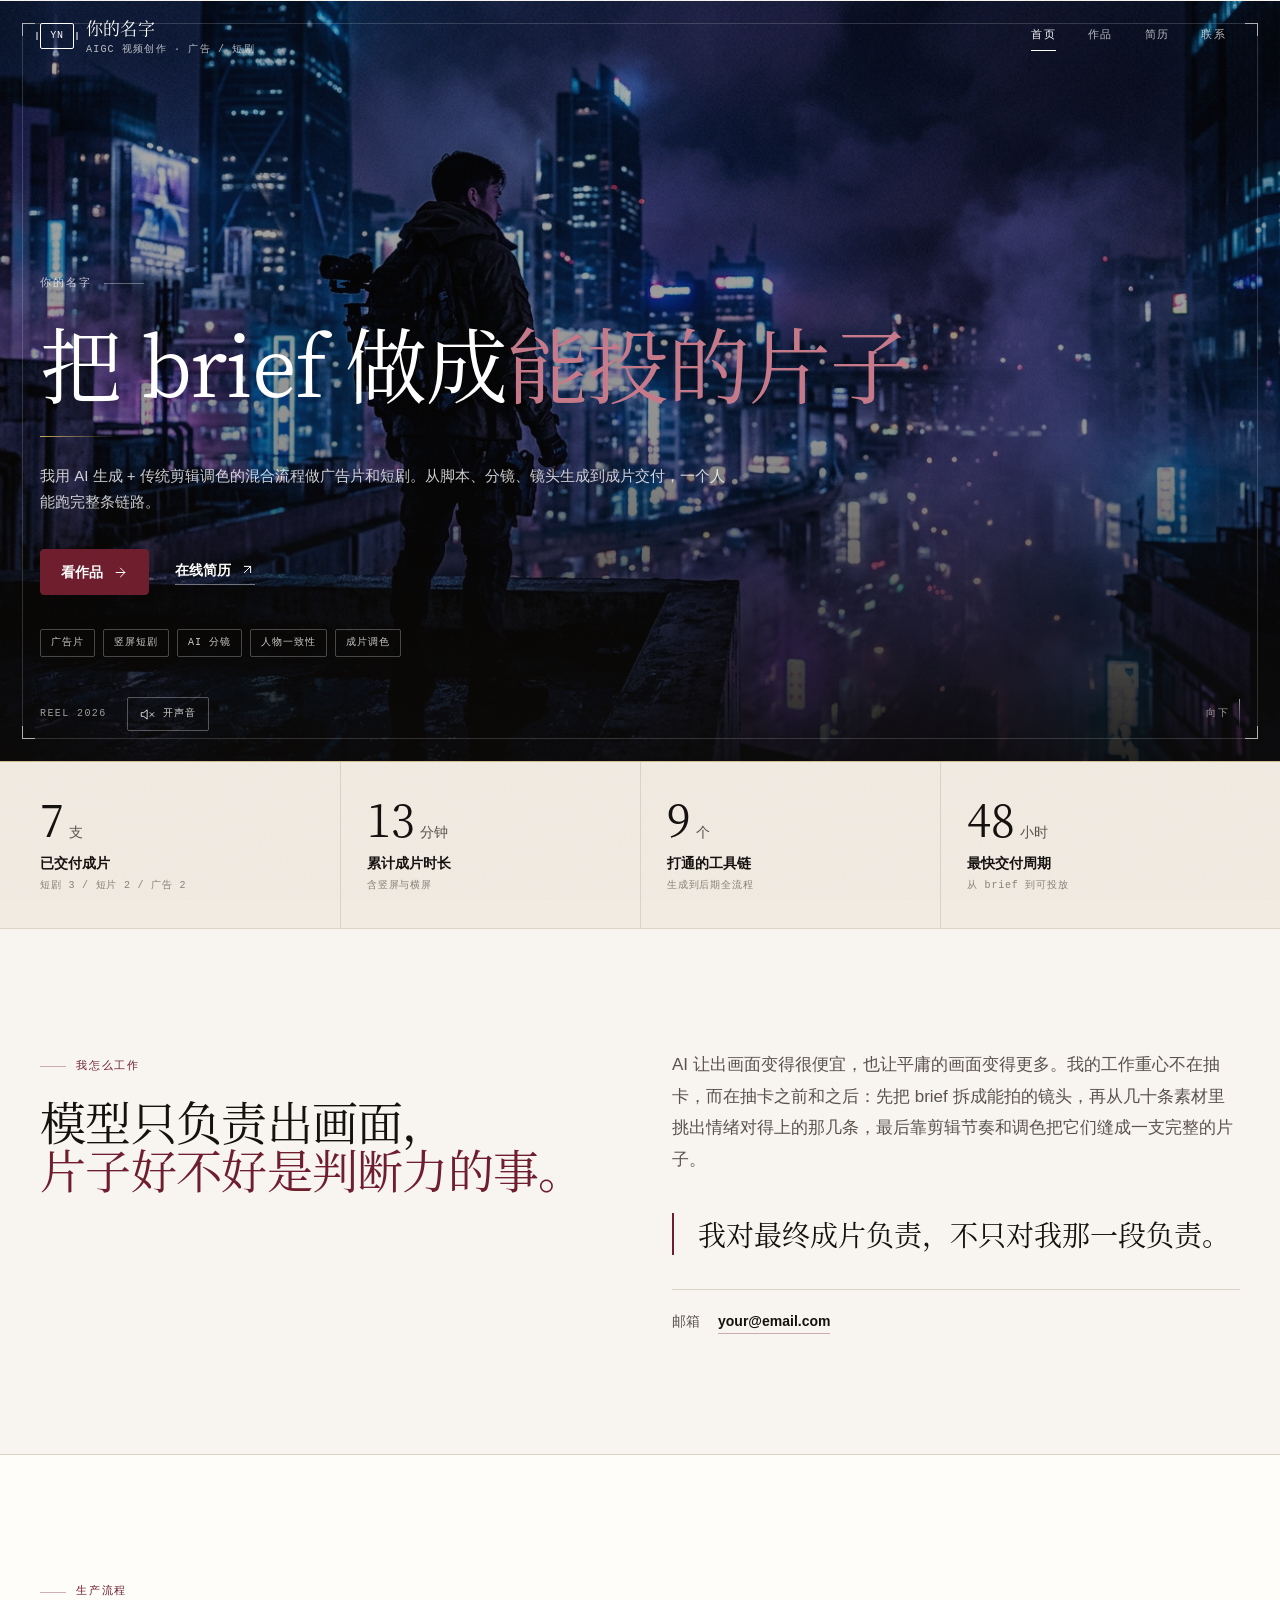
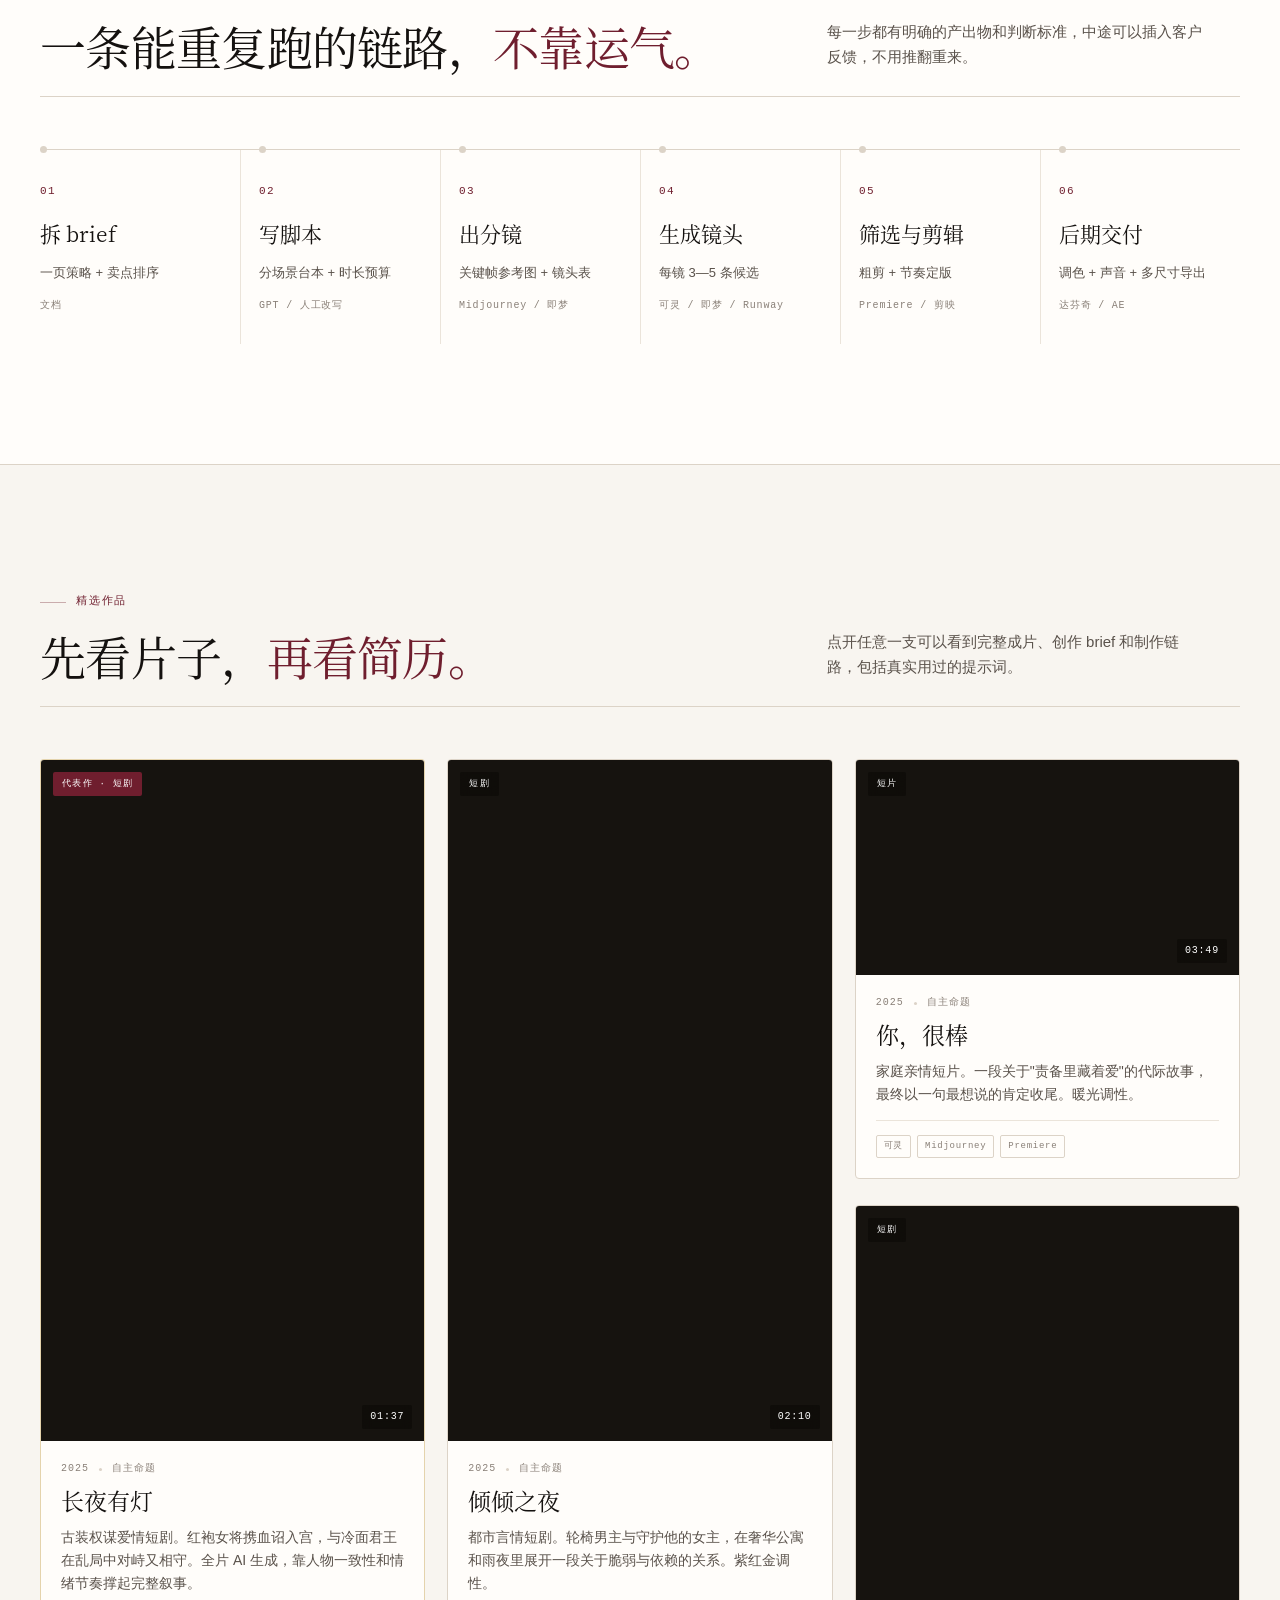
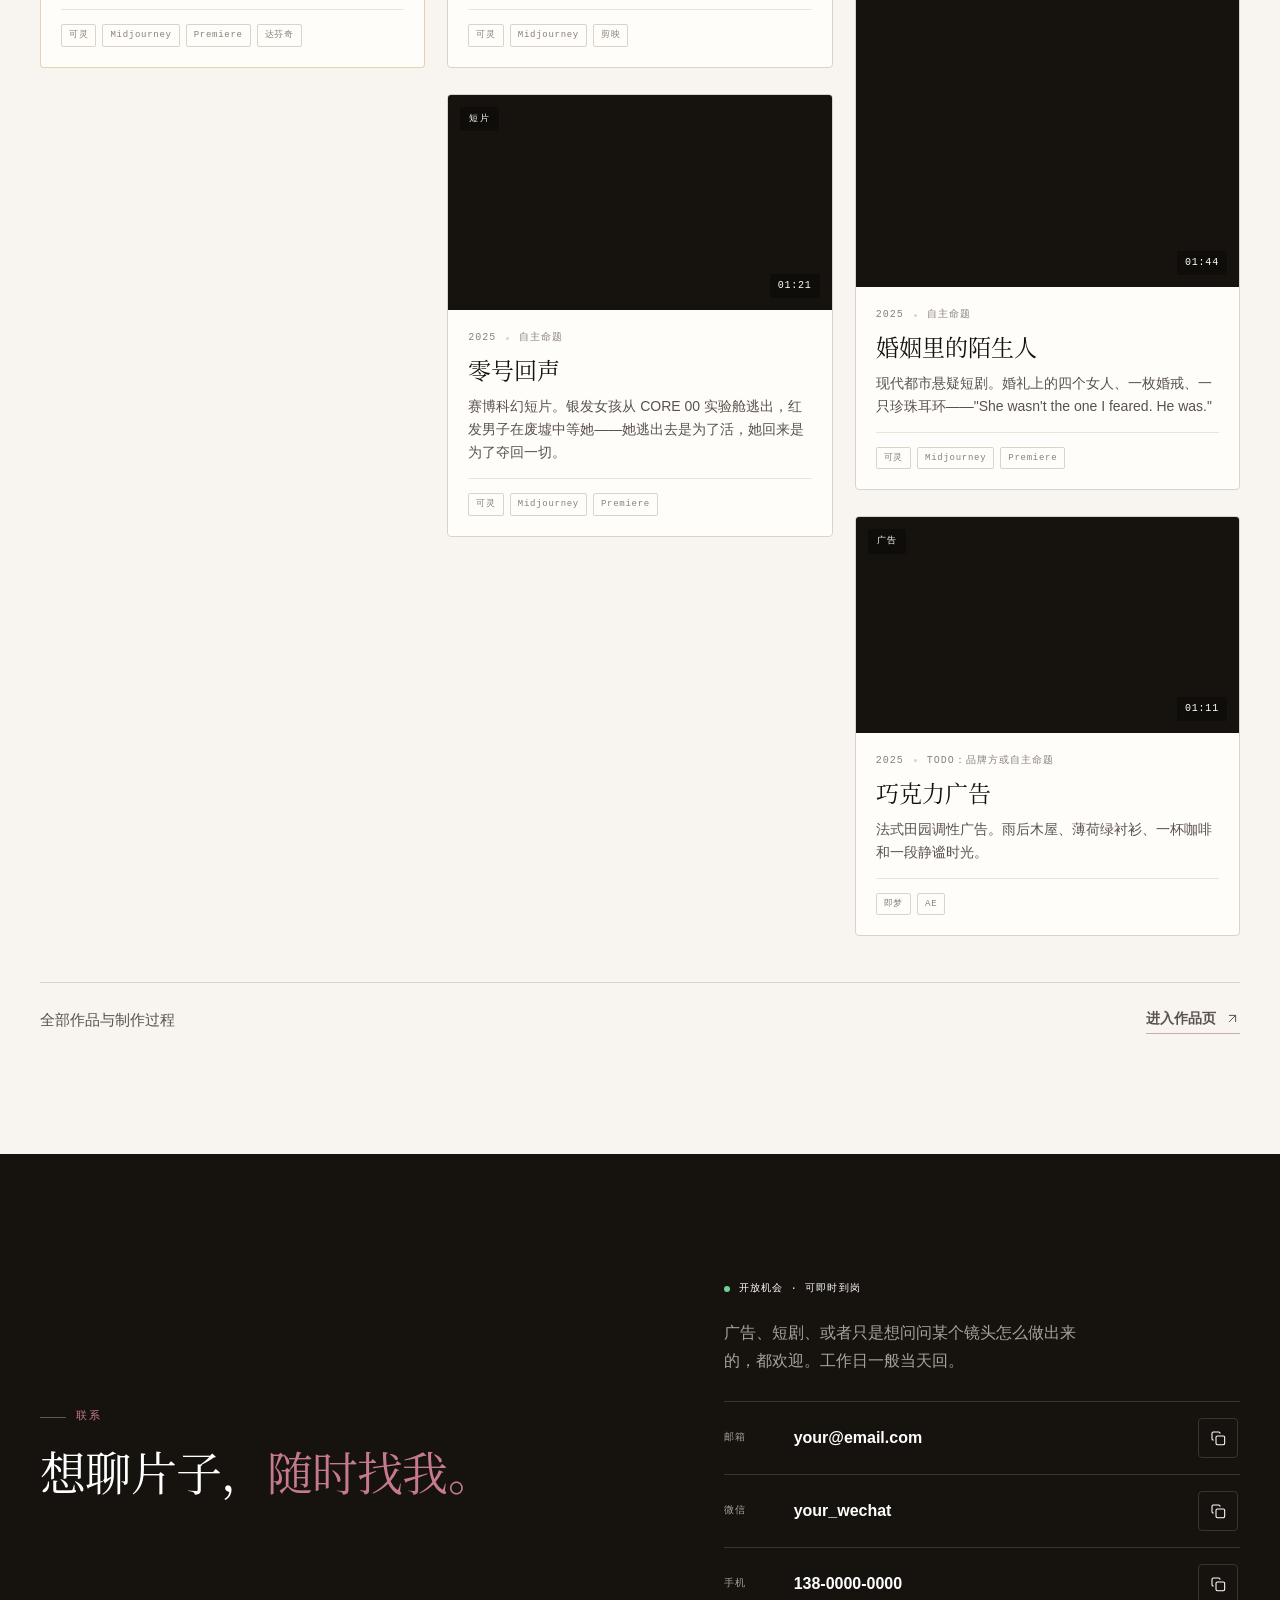
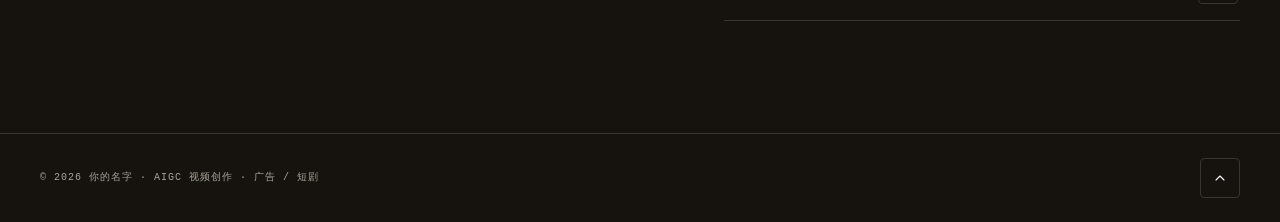
==== commit c8609efe: "接入 7 部真实作品 + 瀑布流布局 + showreel - content.js 换成 7 部真实作品（3 短剧 / 2 短片 / 2 广告） - 作品栅格改 CSS multi-column 瀑" ====
--- a/index.html
+++ b/index.html
@@ -1,5 +1,5 @@
 <!DOCTYPE html>
-<html lang="zh-CN" data-accent="clay">
+<html lang="zh-CN">
 <head>
   <meta charset="UTF-8">
   <meta name="viewport" content="width=device-width, initial-scale=1, viewport-fit=cover">
@@ -8,7 +8,7 @@
   <title>你的名字 · AIGC 视频创作（广告 / 短剧）</title>
   <meta name="description" content="AIGC 视频创作者作品集。用 AI 生成结合传统剪辑调色，独立完成广告片与短剧的脚本、分镜、镜头生成到成片交付。">
   <link rel="icon" href="data:image/svg+xml,%3Csvg xmlns='http://www.w3.org/2000/svg' viewBox='0 0 32 32'%3E%3Crect width='32' height='32' rx='6' fill='%2314110F'/%3E%3Crect x='7' y='10' width='18' height='12' rx='1.5' fill='none' stroke='%23B4502B' stroke-width='2'/%3E%3Crect x='4' y='13' width='2' height='6' fill='%23B4502B'/%3E%3Crect x='26' y='13' width='2' height='6' fill='%23B4502B'/%3E%3C/svg%3E">
-  <link rel="stylesheet" href="styles.css">
+  <link rel="stylesheet" href="styles.css?v=6">
 </head>
 <body data-page="home">
 
@@ -32,9 +32,9 @@
 
     <section class="section workflow" id="workflow" data-mount="workflow" aria-label="生产流程"></section>
 
-    <!-- 首页只放代表作 + 3 支，全部作品在 works.html -->
+    <!-- 首页精选 7 部全部亮相：9:16 占 2 列 + 16:9 占 3 列，5 列 dense 栅格消除混排空白 -->
     <section class="section" id="works" data-mount="works"
-             data-limit="4" data-filters="false" data-heading="true" data-footer="true"
+             data-limit="6" data-filters="false" data-heading="true" data-footer="true"
              aria-label="精选作品"></section>
 
     <section class="section contact on-dark" id="contact" data-mount="contact" aria-label="联系方式"></section>
@@ -43,9 +43,8 @@
   <footer class="site-footer" data-mount="footer"></footer>
 
   <!-- 主色预览：定稿后删掉这一行 -->
-  <div data-mount="accent"></div>
 
-  <script src="content.js?v=2"></script>
-  <script src="app.js?v=2"></script>
+  <script src="content.js?v=3"></script>
+  <script src="app.js?v=3"></script>
 </body>
 </html>
--- a/styles.css
+++ b/styles.css
@@ -6,44 +6,31 @@
      · 衬线大标题 + 无衬线正文 + 等宽时码，三种字形制造"工作台"感
      · 4px 硬朗圆角、发丝级暖色分隔线、片窗四角标记
      · 全站极淡胶片颗粒（纯 CSS，零网络开销）
-   主色切换：在 <html> 上加 data-accent="clay | rose | forest"
-   ============================================================ */
-
-/* ============================================================
-   自托管中文衬线标题字体（子集化，约 93KB）
-   由 tools/build-fonts.py 生成；改标题后重跑该脚本刷新字集。
+   主色：勃艮第 #6F1E2E + 金色细节 #C9A961
+   ============================================================ */
+
+/* ============================================================
+   自托管中文衬线标题字体（完整简体字库，约 2MB，含 7333 常用汉字）
+   改标题文案不会掉字，无需重跑脚本。
    font-display: swap —— 字体未就绪时先用系统衬线渲染，不挡首屏。
    ============================================================ */
 @font-face {
-  font-family: 'Noto Serif SC Subset';
-  src: url('assets/fonts/noto-serif-sc-subset.woff2') format('woff2');
+  font-family: 'Noto Serif SC';
+  src: url('assets/fonts/noto-serif-sc.woff2') format('woff2');
   font-weight: 400;
   font-style: normal;
   font-display: swap;
 }
 
-/* ---------- 主色候选 ---------- */
-:root,
-html[data-accent="clay"] {
-  --accent:        #B4502B;   /* 赭红 / 焦糖 */
-  --accent-hover:  #9C4324;
-  --accent-tint:   rgba(180, 80, 43, .10);
-  --accent-line:   rgba(180, 80, 43, .34);
-  --accent-on-dark:#E08A5F;
-}
-html[data-accent="rose"] {
-  --accent:        #A6314B;   /* 玫瑰莓 */
-  --accent-hover:  #8E2942;
-  --accent-tint:   rgba(166, 49, 75, .10);
-  --accent-line:   rgba(166, 49, 75, .34);
-  --accent-on-dark:#DD7690;
-}
-html[data-accent="forest"] {
-  --accent:        #2F4F3A;   /* 墨绿 */
-  --accent-hover:  #26412F;
-  --accent-tint:   rgba(47, 79, 58, .10);
-  --accent-line:   rgba(47, 79, 58, .34);
-  --accent-on-dark:#7FA98B;
+/* ---------- 主色：勃艮第 + 金 ---------- */
+:root {
+  --accent:        #6F1E2E;   /* 勃艮第 */
+  --accent-hover:  #581623;
+  --accent-tint:   rgba(111, 30, 46, .10);
+  --accent-line:   rgba(111, 30, 46, .34);
+  --accent-on-dark:#C77A8A;   /* 勃艮第在深色背景上的亮版 */
+  --gold:          #C9A961;   /* 金，用于细节点缀 */
+  --gold-line:     rgba(201, 169, 97, .5);
 }
 
 :root {
@@ -63,7 +50,7 @@
   --noir-text:   #A9A199;
 
   /* 字形 */
-  --font-display: 'Noto Serif SC Subset', 'Didot', 'Hoefler Text', Georgia, 'Songti SC', 'STSong', 'SimSun', serif;
+  --font-display: 'Noto Serif SC', 'Didot', 'Hoefler Text', Georgia, 'Songti SC', 'STSong', 'SimSun', serif;
   --font-sans: -apple-system, BlinkMacSystemFont, 'SF Pro Text', 'PingFang SC',
                'Helvetica Neue', 'Noto Sans SC', 'Microsoft YaHei', sans-serif;
   --font-mono: 'SF Mono', 'JetBrains Mono', ui-monospace, Menlo, Consolas, monospace;
@@ -323,9 +310,10 @@
 .hero-name::after { content: ''; flex: 0 0 40px; height: 1px; background: rgba(255,255,255,.34); }
 .hero h1 { color: #fff; max-width: 15em; }
 .hero h1 em { color: var(--accent-on-dark); font-style: normal; }
-/* 首屏标题下的一道细线，替代苹果式的按钮堆叠 */
+/* 首屏标题下的一道细线，替代苹果式的按钮堆叠。用金色渐变呼应电影海报感 */
 .hero h1 + .hero-rule {
-  width: 76px; height: 1px; background: var(--accent-on-dark);
+  width: 76px; height: 1px;
+  background: linear-gradient(to right, var(--gold), transparent);
   margin: 30px 0 26px;
 }
 .hero-sub {
@@ -401,7 +389,11 @@
 /* ============================================================
    数据条
    ============================================================ */
-.stats { border-block: 1px solid var(--rule); background: var(--paper-sub); }
+.stats { border-block: 1px solid var(--rule); background: var(--paper-sub); position: relative; }
+.stats::before {
+  content: ''; position: absolute; top: -1px; left: 0; right: 0; height: 1px;
+  background: var(--gold-line);
+}
 .stats-grid { display: grid; grid-template-columns: repeat(4, minmax(0, 1fr)); }
 .stat { padding: 34px 26px 34px 0; }
 .stat + .stat { padding-left: 26px; border-left: 1px solid var(--rule); }
@@ -465,11 +457,27 @@
 /* ============================================================
    作品
    ============================================================ */
-.works-grid { display: grid; grid-template-columns: repeat(3, minmax(0, 1fr)); gap: 26px 22px; }
+/* ============================================================
+   作品栅格：瀑布流（CSS multi-column）
+   ------------------------------------------------------------
+   每列独立堆叠，卡片保持各自原生比例，高度不同也不会留空洞：
+     · 9:16 竖屏短剧      → 高卡片
+     · 16:9 横屏短片/广告 → 矮卡片
+   代表作只用金边 + 角标区分，不占特殊格位。
+   用 multi-column 而不是 grid：grid 的行高由最高卡片决定，
+   混排必然产生空洞；multi-column 每列独立流动，天然无洞。
+   ============================================================ */
+.works-grid {
+  column-count: 3;
+  column-gap: 22px;
+}
 
 .card {
-  position: relative; min-width: 0;
-  display: flex; flex-direction: column;
+  position: relative;
+  display: block;              /* multi-column 里不能用 flex，会被截断 */
+  break-inside: avoid;         /* 卡片不被分栏切开 */
+  -webkit-column-break-inside: avoid;
+  margin-bottom: 26px;
   background: var(--paper-card);
   border: 1px solid var(--rule);
   border-radius: var(--r);
@@ -483,17 +491,21 @@
   box-shadow: 0 18px 44px -18px rgba(20, 17, 15, .35);
   transform: translateY(-3px);
 }
-.card.is-featured { grid-column: span 2; }
-
+/* 代表作只用金边区分 */
+.card.is-featured { border-color: var(--gold-line); }
+.card.is-featured:hover, .card.is-featured:focus-visible { border-color: var(--gold); }
+
+/* 卡片保持各自原生比例，画面用 cover 铺满不留边 */
 .card-visual {
   position: relative; aspect-ratio: 16 / 9; background: var(--noir); overflow: hidden;
 }
+.card[data-aspect="9:16"] .card-visual { aspect-ratio: 9 / 16; }
 .card-visual video, .card-visual img {
   width: 100%; height: 100%; object-fit: cover;
   opacity: .96;
   transition: opacity 420ms var(--ease), transform 900ms var(--ease-out);
 }
-.card:hover .card-visual video { opacity: 1; transform: scale(1.03); }
+.card:hover .card-visual video { opacity: 1; }
 /* 顶部角标：分类 */
 .card-badge {
   position: absolute; top: 12px; left: 12px; z-index: 2;
@@ -524,7 +536,7 @@
   display: block; height: 100%; width: 0%; background: var(--accent-on-dark);
 }
 
-.card-info { padding: 20px; display: flex; flex-direction: column; gap: 10px; flex: 1; }
+.card-info { padding: 20px; display: flex; flex-direction: column; gap: 10px; }
 .card-meta {
   display: flex; align-items: center; gap: 10px;
   font-family: var(--font-mono); font-size: 10px; letter-spacing: .1em;
@@ -533,12 +545,11 @@
 .card-meta i { width: 3px; height: 3px; border-radius: 50%; background: var(--rule); }
 .card h3 {
   font-family: var(--font-display); font-weight: 400;
-  font-size: 24px; line-height: 1.2;
-}
-.card.is-featured h3 { font-size: 32px; }
+  font-size: 23px; line-height: 1.25;
+}
 .card-desc { color: var(--ink-2); font-size: 14px; line-height: 1.65; }
 .card-tools {
-  margin-top: auto; padding-top: 14px; border-top: 1px solid var(--rule-soft);
+  margin-top: 4px; padding-top: 14px; border-top: 1px solid var(--rule-soft);
   display: flex; flex-wrap: wrap; gap: 6px;
 }
 .card-tools span {
@@ -710,6 +721,18 @@
   padding: 11px 13px; font-family: var(--font-mono); font-size: 10px;
   letter-spacing: .06em; color: var(--ink-3);
 }
+/* 完整工作流原图：弹窗里的「最强证据」，全宽展示，点击可看原图 */
+.workflow-diagram { margin-top: 16px; }
+.workflow-diagram img {
+  width: 100%; height: auto; display: block;
+  border: 1px solid var(--rule); border-radius: var(--r);
+  background: var(--paper-sub);
+  cursor: zoom-in;
+}
+.workflow-diagram-hint {
+  margin-top: 8px; font-family: var(--font-mono); font-size: 10px;
+  letter-spacing: .08em; color: var(--ink-3);
+}
 /* 底栏 */
 .modal-foot {
   margin-top: 36px; padding-top: 20px; border-top: 1px solid var(--rule);
@@ -842,35 +865,12 @@
 }
 
 /* ============================================================
-   主色预览面板（定稿后删掉这段 CSS + HTML 里的 .accent-picker）
-   ============================================================ */
-.accent-picker {
-  position: fixed; z-index: 210; right: 18px; bottom: 18px;
-  display: flex; align-items: center; gap: 8px;
-  padding: 9px 11px; border: 1px solid var(--rule); border-radius: 999px;
-  background: rgba(255,253,250,.92);
-  backdrop-filter: blur(10px); -webkit-backdrop-filter: blur(10px);
-  box-shadow: 0 10px 30px -10px rgba(20,17,15,.3);
-}
-.accent-picker > span {
-  font-family: var(--font-mono); font-size: 9px; letter-spacing: .1em;
-  text-transform: uppercase; color: var(--ink-3); padding-right: 2px;
-}
-.accent-swatch {
-  width: 20px; height: 20px; border-radius: 50%; border: 1px solid rgba(0,0,0,.12);
-  transition: transform 200ms var(--ease-out), box-shadow 200ms var(--ease);
-}
-.accent-swatch:hover { transform: scale(1.15); }
-.accent-swatch[aria-pressed="true"] { box-shadow: 0 0 0 2px var(--paper), 0 0 0 3px var(--ink); }
-
-/* ============================================================
    响应式
    ============================================================ */
 @media (max-width: 1080px) {
   .track { grid-template-columns: repeat(3, minmax(0, 1fr)); }
   .track-step { border-top: 1px solid var(--rule-soft); }
-  .works-grid { grid-template-columns: repeat(2, minmax(0, 1fr)); }
-  .card.is-featured { grid-column: span 2; }
+  .works-grid { column-count: 2; }
   .stats-grid { grid-template-columns: repeat(2, minmax(0, 1fr)); }
   .stat:nth-child(3) { border-left: 0; padding-left: 0; }
   .stat:nth-child(n+3) { border-top: 1px solid var(--rule); }
@@ -891,9 +891,8 @@
   .film-frame { inset: 12px; }
   .hero-foot { padding-bottom: 22px; }
   .hero-foot .scroll-cue { display: none; }
-  .works-grid { grid-template-columns: 1fr; }
-  .card.is-featured { grid-column: span 1; }
-  .card.is-featured h3 { font-size: 26px; }
+  .works-grid { column-count: 1; }
+  .card h3 { font-size: 24px; }
   .track { grid-template-columns: repeat(2, minmax(0, 1fr)); }
   .track-step { min-height: 0; padding-bottom: 22px; }
   .stats-grid { grid-template-columns: 1fr; }
@@ -906,8 +905,6 @@
   .modal { padding: 0; }
   .modal-shell { max-height: 100svh; height: 100svh; border-radius: 0; width: 100%; }
   .modal-scroll { max-height: 100svh; }
-  .accent-picker { right: 12px; bottom: 12px; padding: 7px 9px; }
-  .accent-picker > span { display: none; }
 }
 
 /* ============================================================
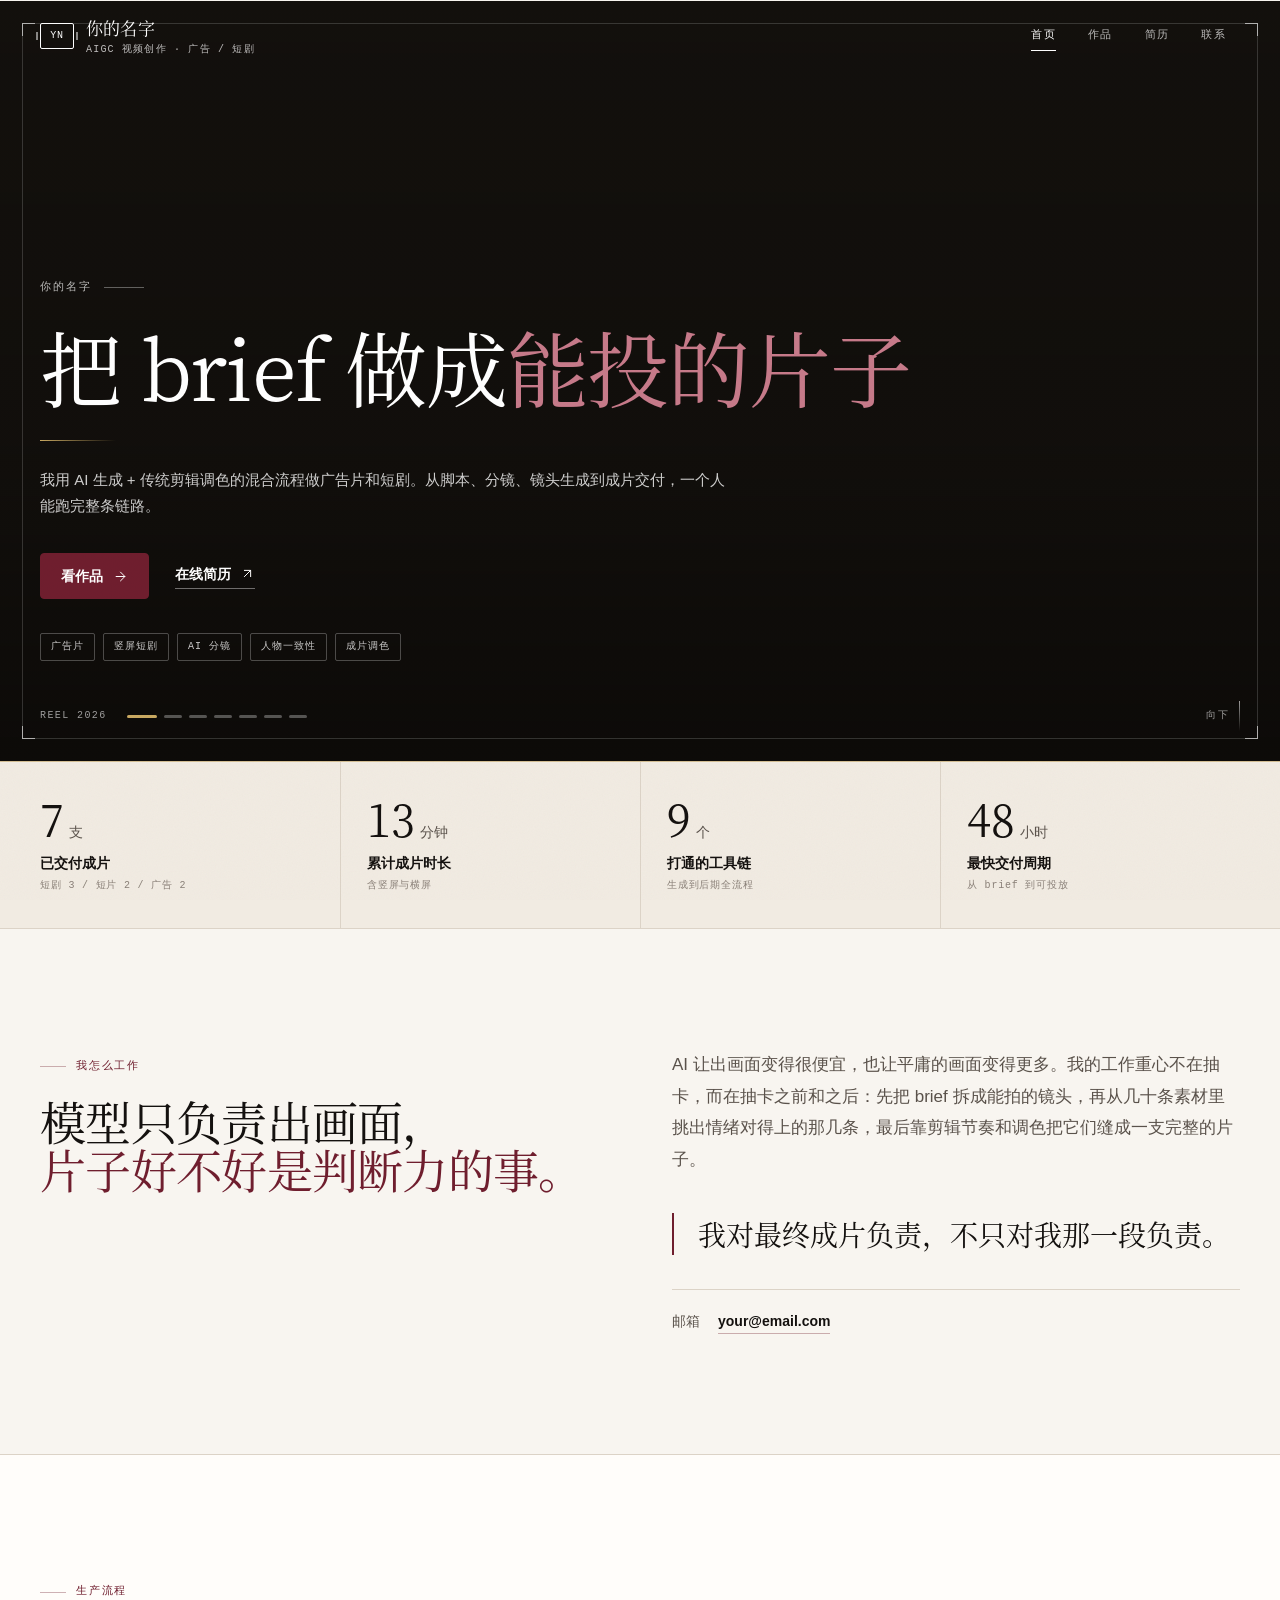
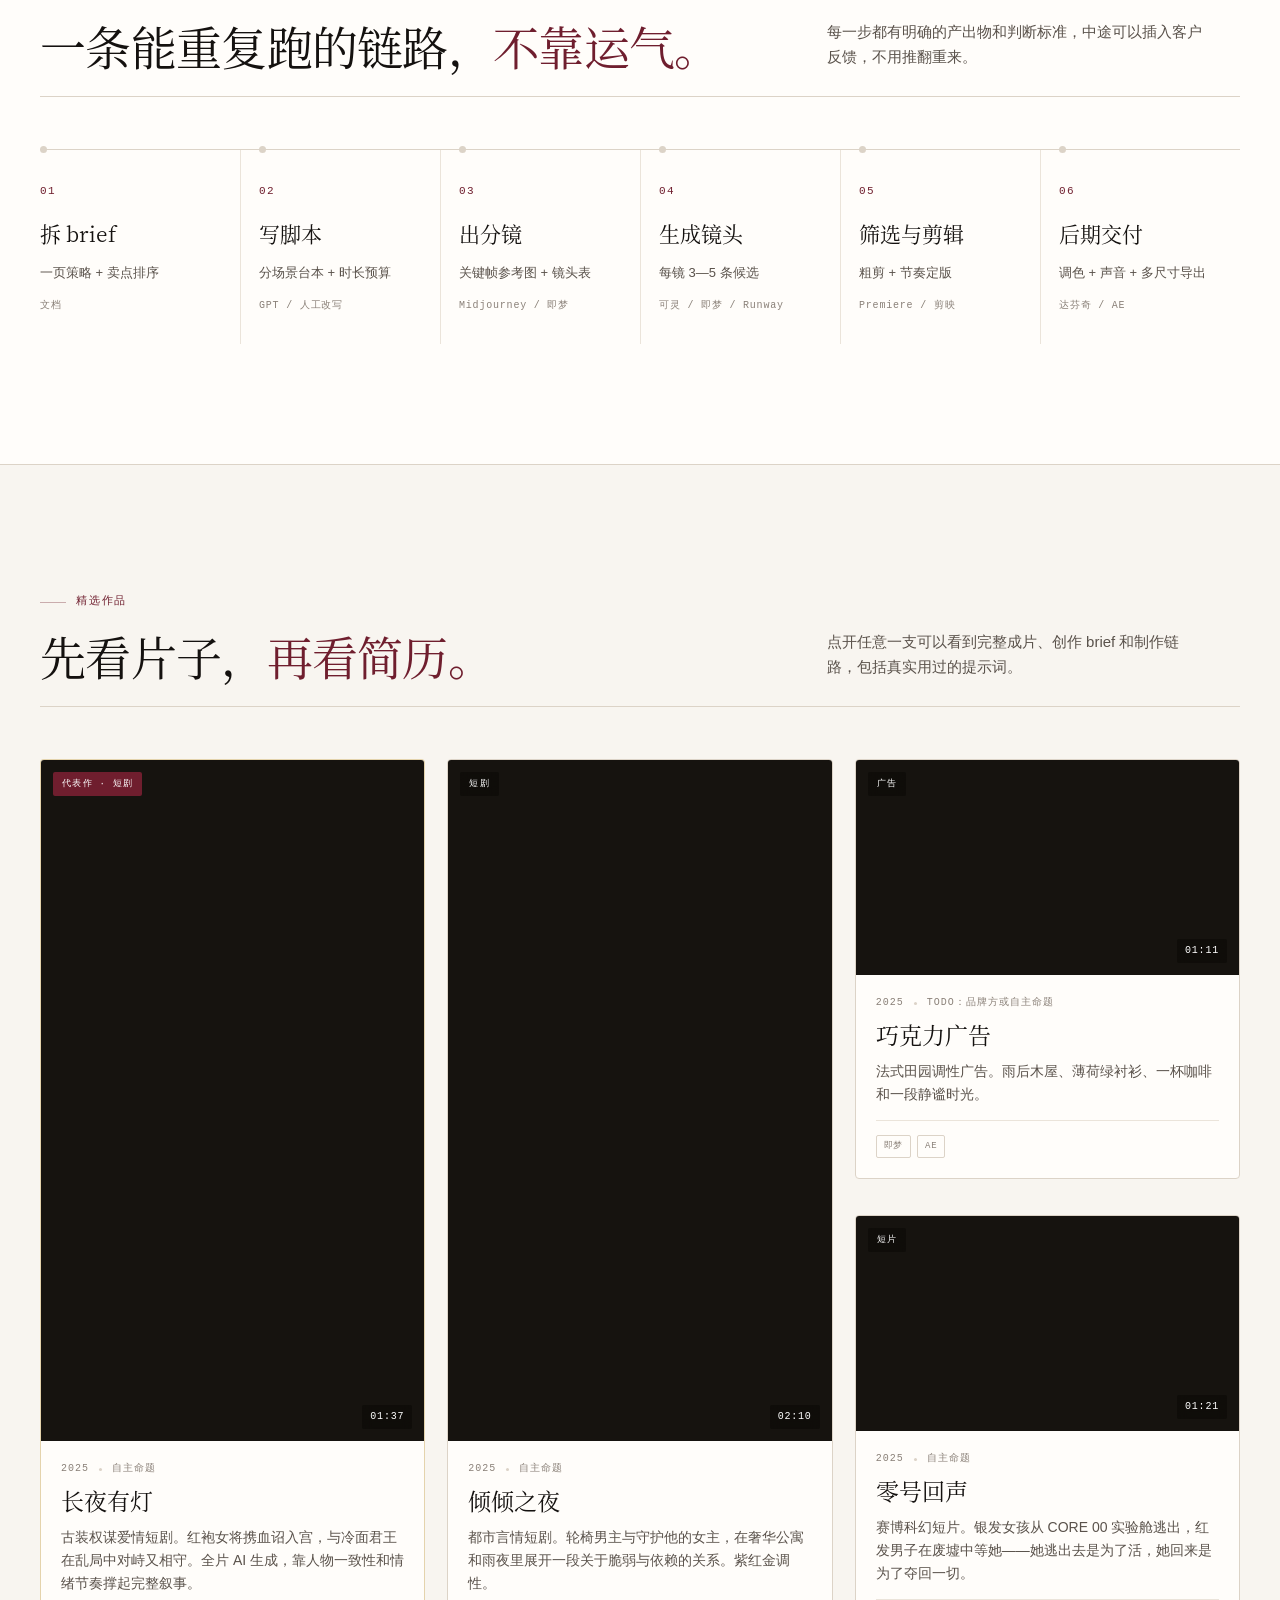
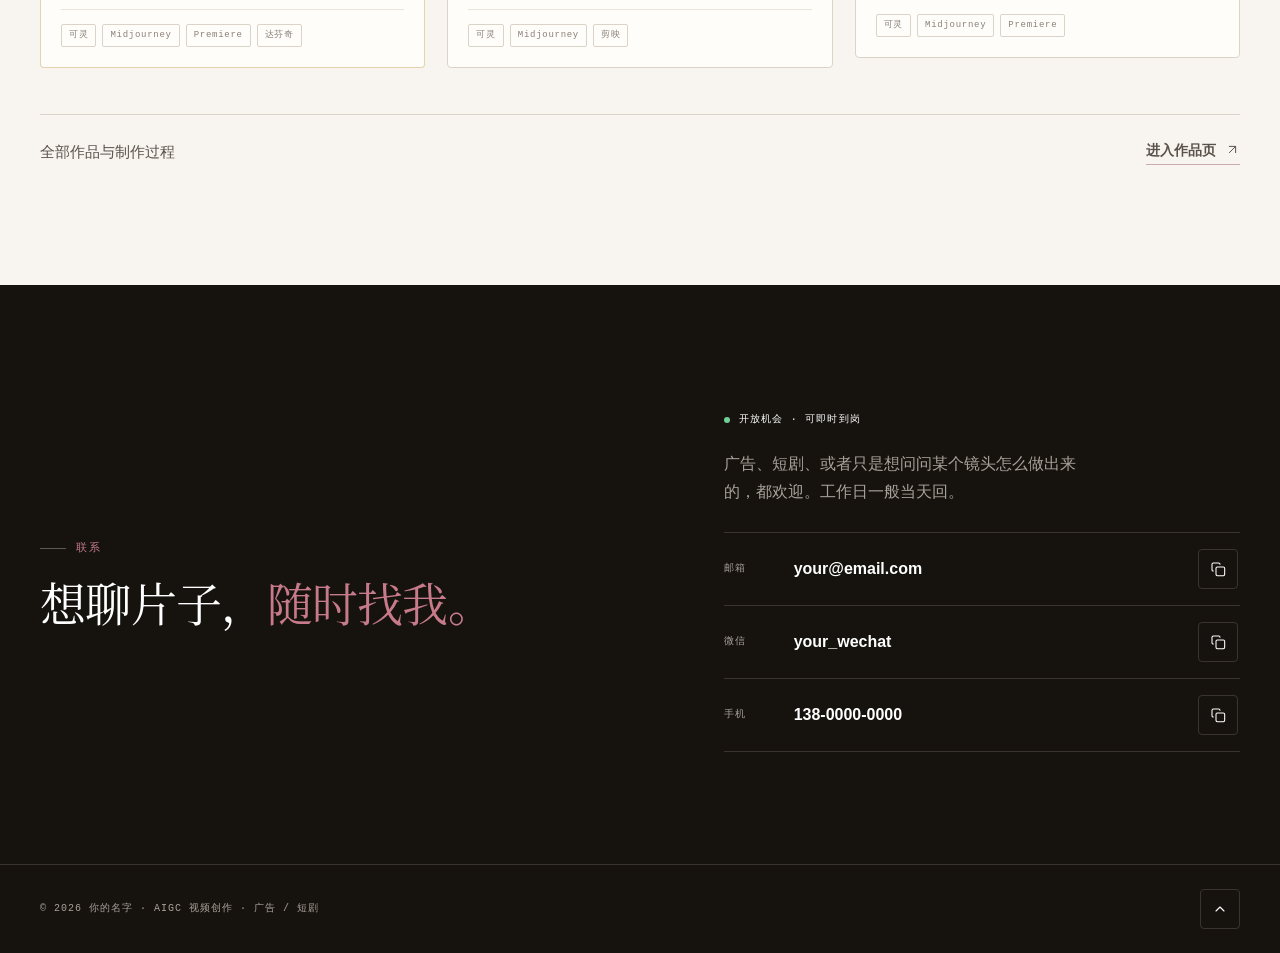
==== commit 07e566d2: "接入阿里云 OSS + 首屏封面轮播 + 首页三列布局 - content.js assetBase 指向阿里云 OSS(杭州),7 部原画视频走 CDN - 首屏改 7 张封面轮播(Ken Burn" ====
--- a/index.html
+++ b/index.html
@@ -8,7 +8,7 @@
   <title>你的名字 · AIGC 视频创作（广告 / 短剧）</title>
   <meta name="description" content="AIGC 视频创作者作品集。用 AI 生成结合传统剪辑调色，独立完成广告片与短剧的脚本、分镜、镜头生成到成片交付。">
   <link rel="icon" href="data:image/svg+xml,%3Csvg xmlns='http://www.w3.org/2000/svg' viewBox='0 0 32 32'%3E%3Crect width='32' height='32' rx='6' fill='%2314110F'/%3E%3Crect x='7' y='10' width='18' height='12' rx='1.5' fill='none' stroke='%23B4502B' stroke-width='2'/%3E%3Crect x='4' y='13' width='2' height='6' fill='%23B4502B'/%3E%3Crect x='26' y='13' width='2' height='6' fill='%23B4502B'/%3E%3C/svg%3E">
-  <link rel="stylesheet" href="styles.css?v=6">
+  <link rel="stylesheet" href="styles.css?v=9">
 </head>
 <body data-page="home">
 
@@ -32,9 +32,10 @@
 
     <section class="section workflow" id="workflow" data-mount="workflow" aria-label="生产流程"></section>
 
-    <!-- 首页精选 7 部全部亮相：9:16 占 2 列 + 16:9 占 3 列，5 列 dense 栅格消除混排空白 -->
+    <!-- 首页精选 4 部：前两列竖屏短剧，第三列上下叠广告 + 短片 -->
     <section class="section" id="works" data-mount="works"
-             data-limit="6" data-filters="false" data-heading="true" data-footer="true"
+             data-pick="changye,qingqing,ad-chocolate,zero-echo"
+             data-layout="featured" data-filters="false" data-heading="true" data-footer="true"
              aria-label="精选作品"></section>
 
     <section class="section contact on-dark" id="contact" data-mount="contact" aria-label="联系方式"></section>
@@ -44,7 +45,7 @@
 
   <!-- 主色预览：定稿后删掉这一行 -->
 
-  <script src="content.js?v=3"></script>
-  <script src="app.js?v=3"></script>
+  <script src="content.js?v=6"></script>
+  <script src="app.js?v=6"></script>
 </body>
 </html>
--- a/styles.css
+++ b/styles.css
@@ -280,7 +280,25 @@
   color: #fff;
 }
 .hero.hero-compact { min-height: 0; padding-bottom: 0; }
-.hero-media { position: absolute; inset: 0; z-index: -2; }
+.hero-media { position: absolute; inset: 0; z-index: -2; overflow: hidden; }
+/* 轮播 slide：叠放 + 交叉淡入 + Ken Burns 缓慢缩放
+   激活的 slide 提升 z-index 盖住旧图，避免两张半透明混叠导致画面浑浊 */
+.hero-slide {
+  position: absolute; inset: 0; z-index: 0;
+  background-size: cover; background-position: center;
+  opacity: 0;
+  transition: opacity 700ms cubic-bezier(.4, 0, .2, 1);
+}
+.hero-slide.is-active {
+  z-index: 1;
+  opacity: 1;
+  animation: kenburns 9s ease-out forwards;
+}
+@keyframes kenburns {
+  from { transform: scale(1.04); }
+  to   { transform: scale(1.14); }
+}
+/* 兼容：若 heroSlides 为空回退到单张 img/video */
 .hero-media video, .hero-media img { width: 100%; height: 100%; object-fit: cover; }
 .hero::before {
   content: ''; position: absolute; inset: 0; z-index: -1;
@@ -338,14 +356,15 @@
   text-transform: uppercase; color: rgba(255,255,255,.6);
 }
 .hero-foot-left { display: flex; align-items: center; gap: 20px; }
-.sound-toggle {
-  display: inline-flex; align-items: center; gap: 8px;
-  padding: 8px 12px; border: 1px solid rgba(255,255,255,.3); border-radius: var(--r-xs);
-  color: rgba(255,255,255,.82);
-  font-family: var(--font-mono); font-size: 10px; letter-spacing: .12em; text-transform: uppercase;
-  transition: background var(--speed) var(--ease), border-color var(--speed) var(--ease);
-}
-.sound-toggle:hover { background: rgba(255,255,255,.12); border-color: rgba(255,255,255,.6); }
+/* 轮播指示点 */
+.hero-dots { display: inline-flex; align-items: center; gap: 7px; }
+.hero-dot {
+  width: 18px; height: 3px; border-radius: 2px;
+  background: rgba(255,255,255,.3);
+  transition: background var(--speed) var(--ease), width var(--speed) var(--ease);
+}
+.hero-dot:hover { background: rgba(255,255,255,.6); }
+.hero-dot.is-active { background: var(--gold); width: 30px; }
 .scroll-cue { display: inline-flex; align-items: center; gap: 10px; }
 .scroll-cue i {
   display: block; width: 1px; height: 30px;
@@ -471,6 +490,22 @@
   column-count: 3;
   column-gap: 22px;
 }
+/* 首页精选布局：3 列 grid（不走瀑布流，需要精确控制）
+   ┌───────┬───────┬───────┐
+   │       │       │ 16:9  │  ← 广告
+   │ 9:16  │ 9:16  ├───────┤
+   │ 短剧  │ 短剧  │ 16:9  │  ← 短片
+   └───────┴───────┴───────┘
+   两个横屏叠起来接近一个竖屏高度，底部自然收齐 */
+.works-grid.featured-layout {
+  column-count: initial;
+  display: grid;
+  grid-template-columns: repeat(3, minmax(0, 1fr));
+  gap: 26px 22px;
+  align-items: start;
+}
+.works-grid.featured-layout .card { margin-bottom: 0; }
+.works-grid.featured-layout .card[data-aspect="9:16"] { grid-row: span 2; }
 
 .card {
   position: relative;
@@ -871,6 +906,8 @@
   .track { grid-template-columns: repeat(3, minmax(0, 1fr)); }
   .track-step { border-top: 1px solid var(--rule-soft); }
   .works-grid { column-count: 2; }
+  .works-grid.featured-layout { grid-template-columns: repeat(2, minmax(0, 1fr)); }
+  .works-grid.featured-layout .card[data-aspect="9:16"] { grid-row: span 1; }
   .stats-grid { grid-template-columns: repeat(2, minmax(0, 1fr)); }
   .stat:nth-child(3) { border-left: 0; padding-left: 0; }
   .stat:nth-child(n+3) { border-top: 1px solid var(--rule); }
@@ -892,6 +929,7 @@
   .hero-foot { padding-bottom: 22px; }
   .hero-foot .scroll-cue { display: none; }
   .works-grid { column-count: 1; }
+  .works-grid.featured-layout { grid-template-columns: 1fr; }
   .card h3 { font-size: 24px; }
   .track { grid-template-columns: repeat(2, minmax(0, 1fr)); }
   .track-step { min-height: 0; padding-bottom: 22px; }
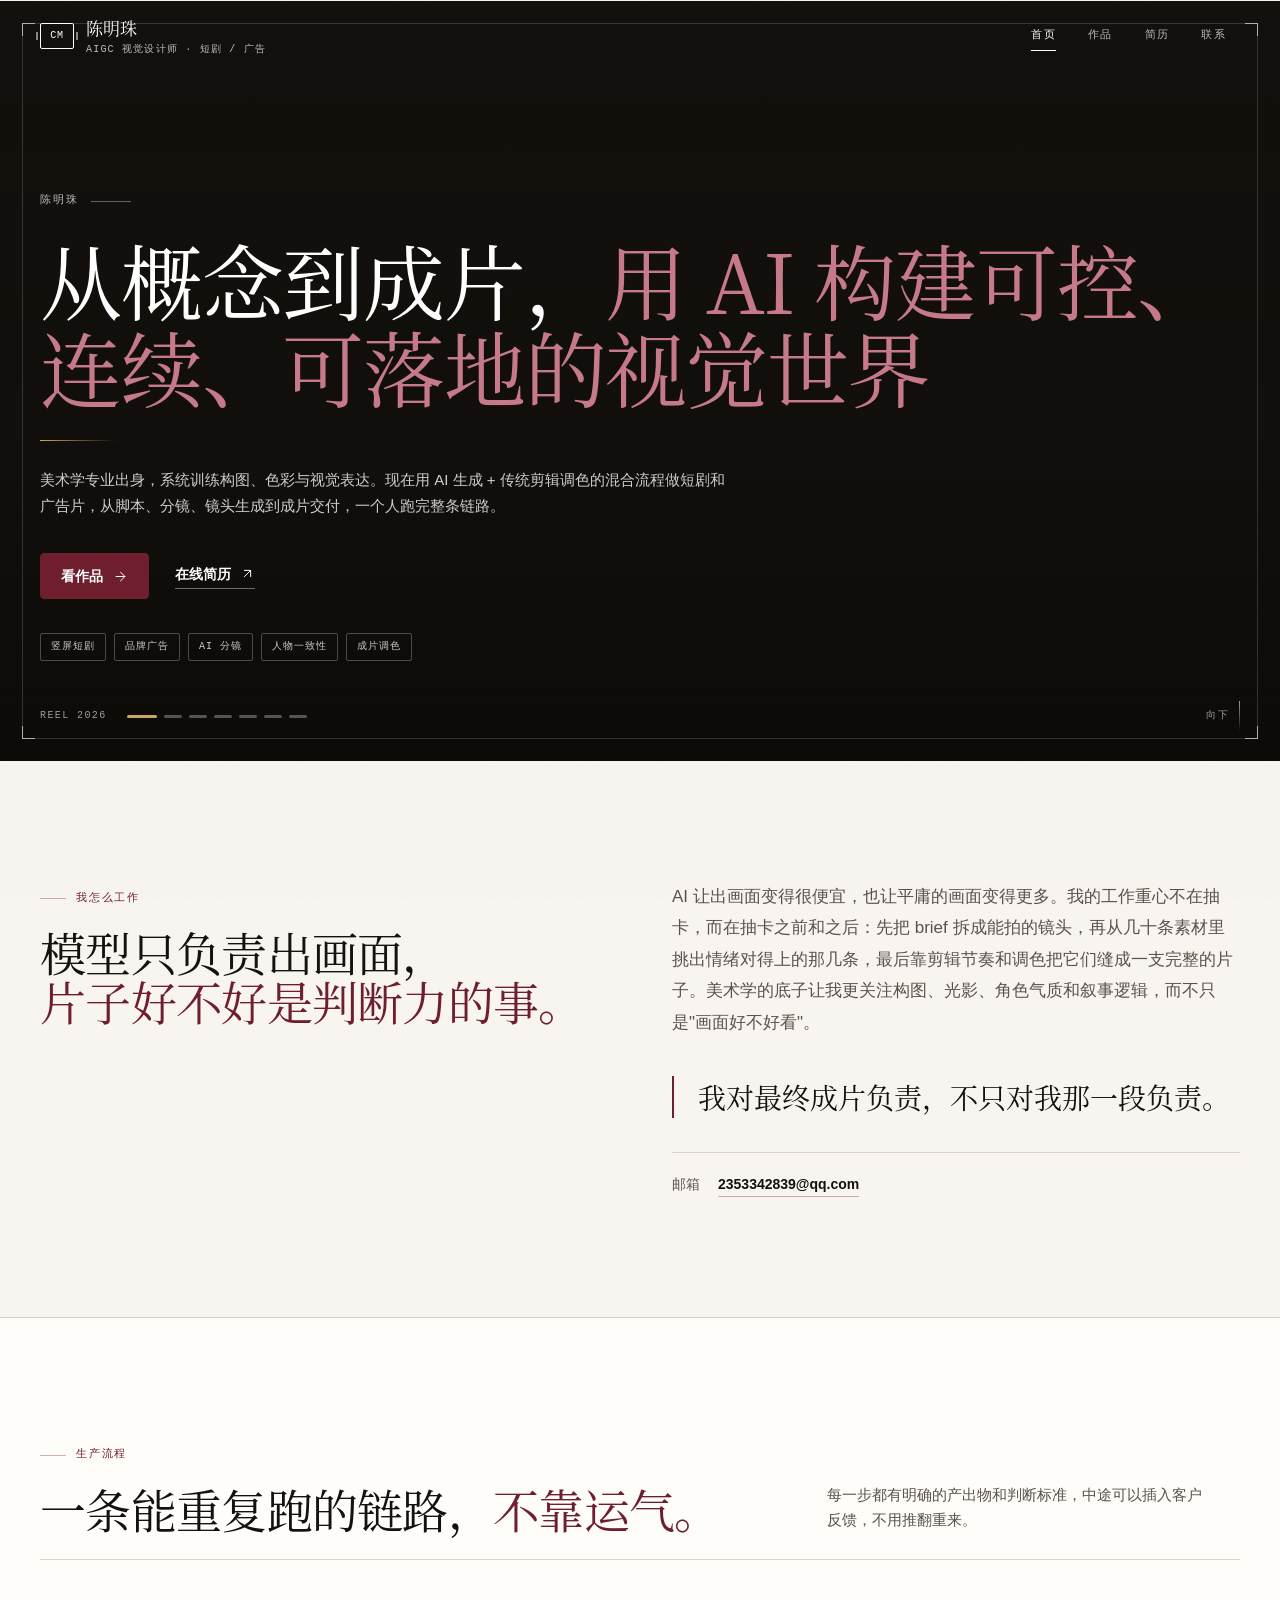
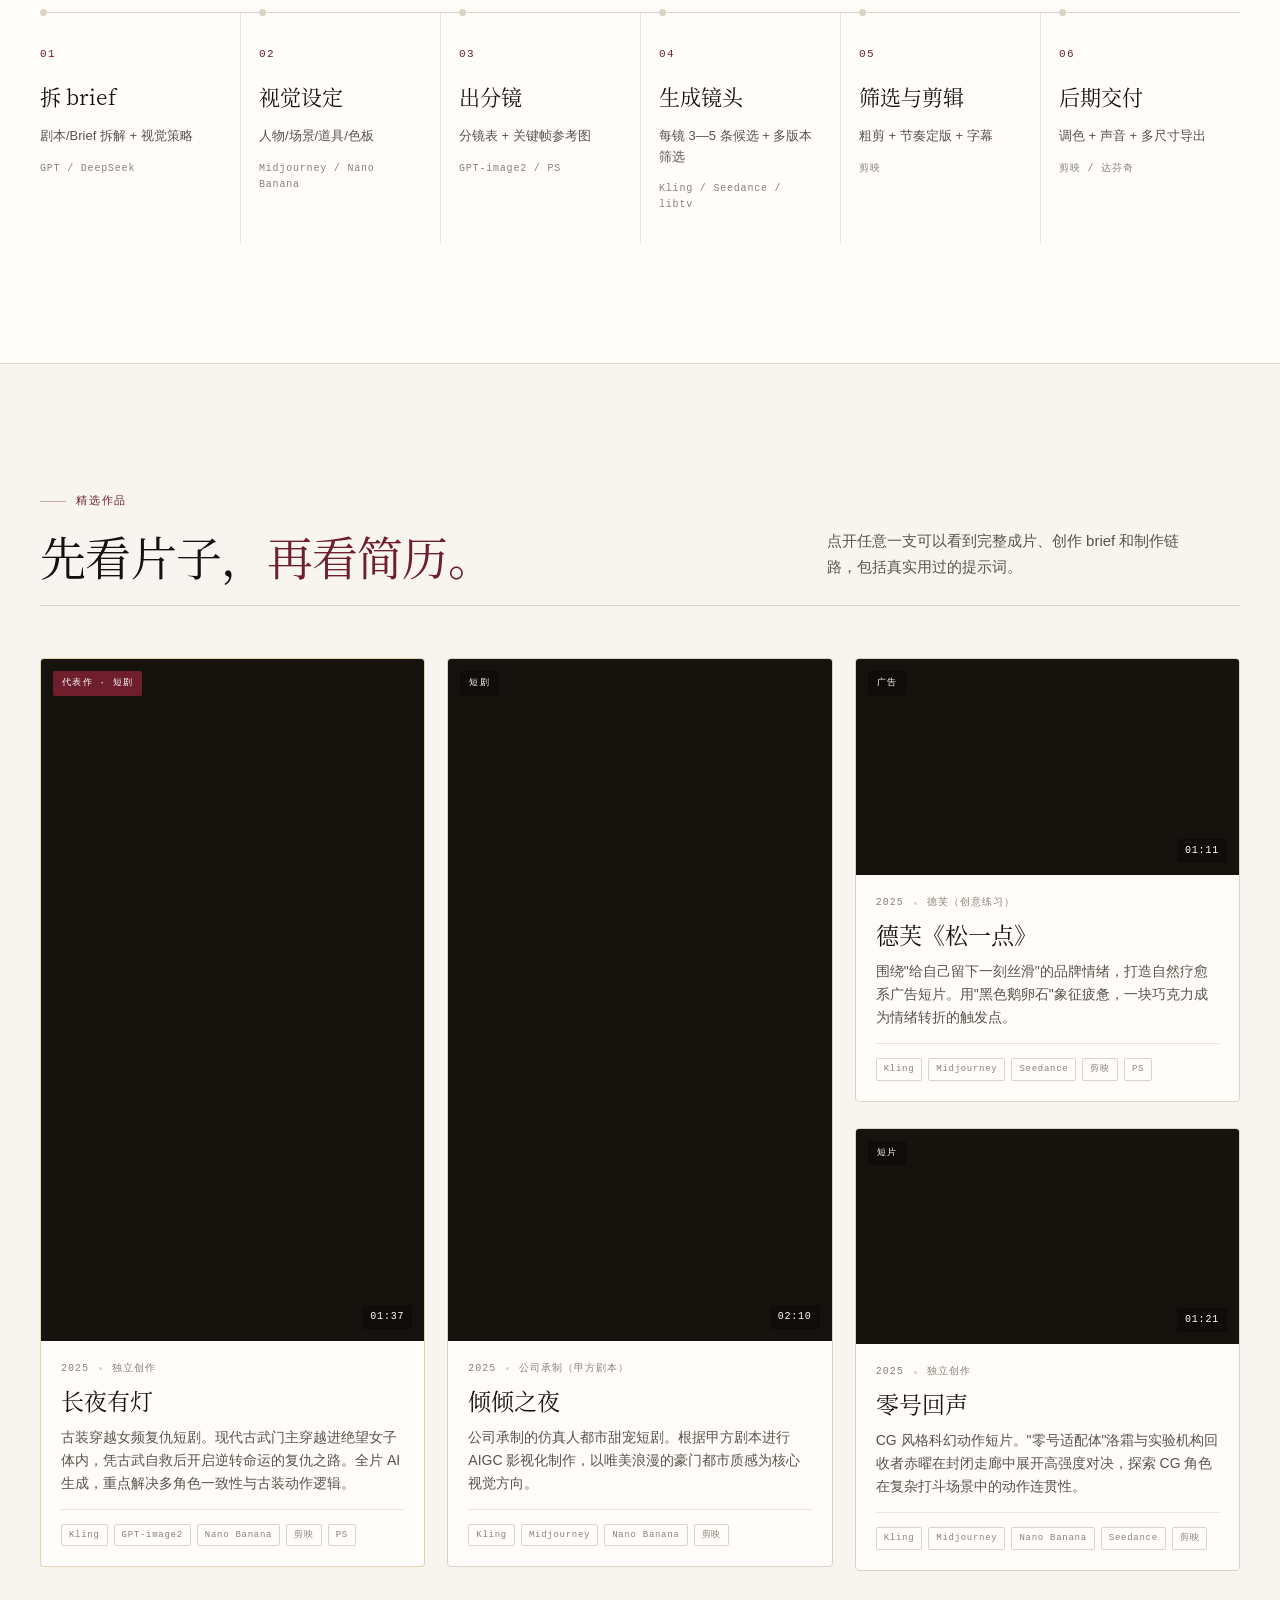
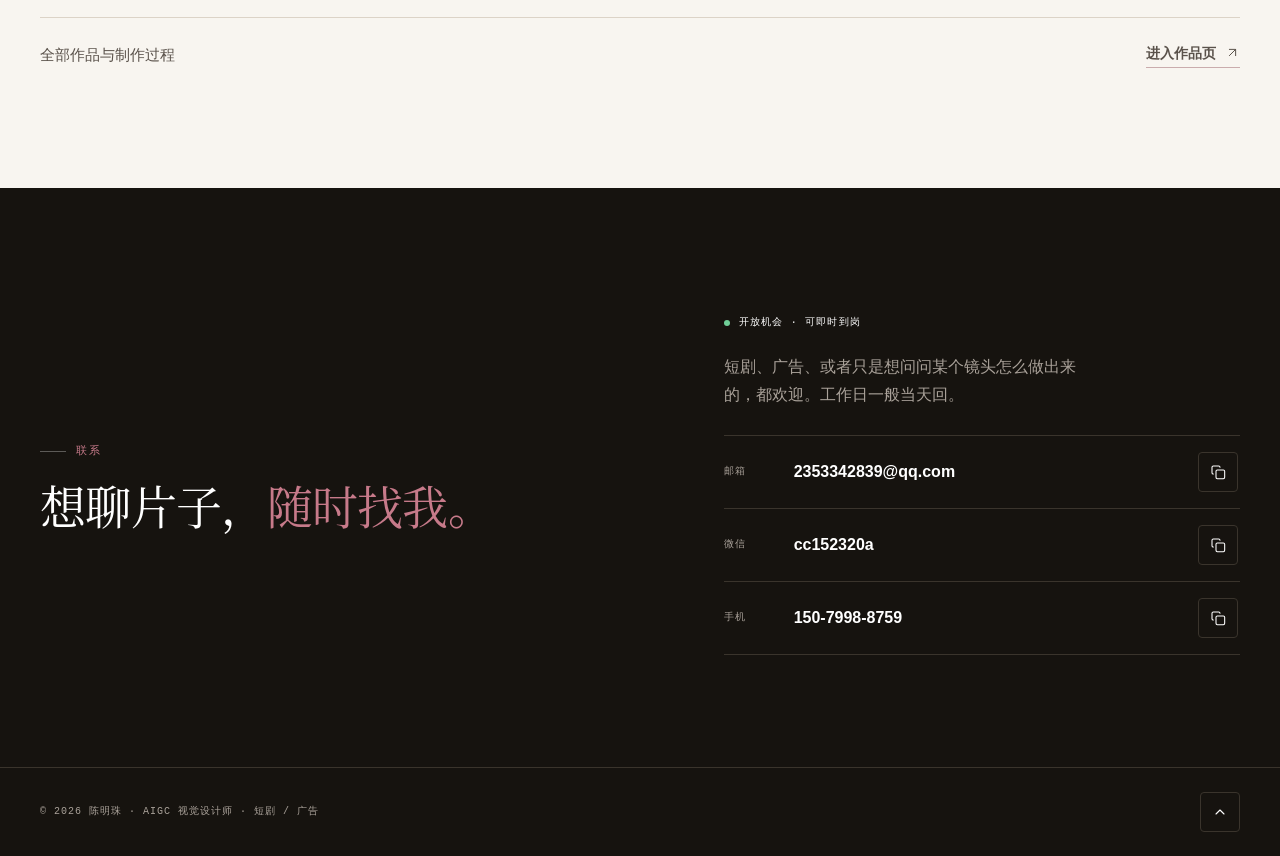
==== commit 05c36f60: "按修改文档调整：口号/短剧优先/简历全文/删数据条 1. 口号改为「从概念到成片，用 AI 构建可控、连续、可落地的视觉世界」 2+4. 全站短剧排在广告前面（定位/分类/meta/联系区） 3. 简" ====
--- a/index.html
+++ b/index.html
@@ -4,11 +4,10 @@
   <meta charset="UTF-8">
   <meta name="viewport" content="width=device-width, initial-scale=1, viewport-fit=cover">
   <meta name="theme-color" content="#F8F5F0">
-  <!-- TODO: 换成你的真实姓名和定位，这两行影响搜索结果和分享卡片 -->
-  <title>你的名字 · AIGC 视频创作（广告 / 短剧）</title>
-  <meta name="description" content="AIGC 视频创作者作品集。用 AI 生成结合传统剪辑调色，独立完成广告片与短剧的脚本、分镜、镜头生成到成片交付。">
+  <title>陈明珠 · AIGC 视觉设计师（短剧 / 广告）</title>
+  <meta name="description" content="陈明珠 · AIGC 视觉设计师作品集。美术学专业出身，用 AI 生成结合传统剪辑调色，独立完成短剧与广告片从剧本拆解、分镜、镜头生成到成片交付。">
   <link rel="icon" href="data:image/svg+xml,%3Csvg xmlns='http://www.w3.org/2000/svg' viewBox='0 0 32 32'%3E%3Crect width='32' height='32' rx='6' fill='%2314110F'/%3E%3Crect x='7' y='10' width='18' height='12' rx='1.5' fill='none' stroke='%23B4502B' stroke-width='2'/%3E%3Crect x='4' y='13' width='2' height='6' fill='%23B4502B'/%3E%3Crect x='26' y='13' width='2' height='6' fill='%23B4502B'/%3E%3C/svg%3E">
-  <link rel="stylesheet" href="styles.css?v=9">
+  <link rel="stylesheet" href="styles.css?v=10">
 </head>
 <body data-page="home">
 
@@ -21,8 +20,8 @@
 
     <noscript>
       <div class="container" style="padding:60px 0">
-        <h1 class="display">你的名字 · AIGC 视频创作</h1>
-        <p class="lede" style="margin-top:16px">本站的作品数据需要 JavaScript 才能加载。请开启 JavaScript，或直接邮件联系：your@email.com</p>
+        <h1 class="display">陈明珠 · AIGC 视觉设计师</h1>
+        <p class="lede" style="margin-top:16px">本站的作品数据需要 JavaScript 才能加载。请开启 JavaScript，或直接邮件联系：2353342839@qq.com</p>
       </div>
     </noscript>
 
@@ -45,7 +44,7 @@
 
   <!-- 主色预览：定稿后删掉这一行 -->
 
-  <script src="content.js?v=6"></script>
-  <script src="app.js?v=6"></script>
+  <script src="content.js?v=7"></script>
+  <script src="app.js?v=7"></script>
 </body>
 </html>
--- a/styles.css
+++ b/styles.css
@@ -818,6 +818,28 @@
 .exp-item h3 { font-family: var(--font-display); font-weight: 400; font-size: 27px; margin-bottom: 8px; }
 .exp-role { font-size: 13px; font-weight: 600; color: var(--accent); margin-bottom: 12px; }
 .exp-body { max-width: 62ch; color: var(--ink-2); font-size: 15px; line-height: 1.75; }
+.exp-duties {
+  max-width: 66ch; margin: 4px 0 0; padding: 0; list-style: none;
+  display: flex; flex-direction: column; gap: 10px;
+}
+.exp-duties li {
+  position: relative; padding-left: 18px;
+  color: var(--ink-2); font-size: 14px; line-height: 1.7;
+}
+.exp-duties li::before {
+  content: ''; position: absolute; left: 0; top: 9px;
+  width: 5px; height: 5px; border-radius: 50%; background: var(--accent);
+}
+.exp-extra {
+  max-width: 66ch; margin-top: 14px; padding-top: 12px;
+  border-top: 1px dashed var(--rule);
+  color: var(--ink-2); font-size: 13px; line-height: 1.7;
+}
+.exp-extra span {
+  display: inline-block; margin-right: 10px;
+  font-family: var(--font-mono); font-size: 10px; letter-spacing: .1em;
+  text-transform: uppercase; color: var(--accent);
+}
 .exp-tags { display: flex; flex-wrap: wrap; gap: 6px; margin-top: 14px; }
 .exp-tags span {
   padding: 4px 8px; border: 1px solid var(--rule); border-radius: var(--r-xs);
